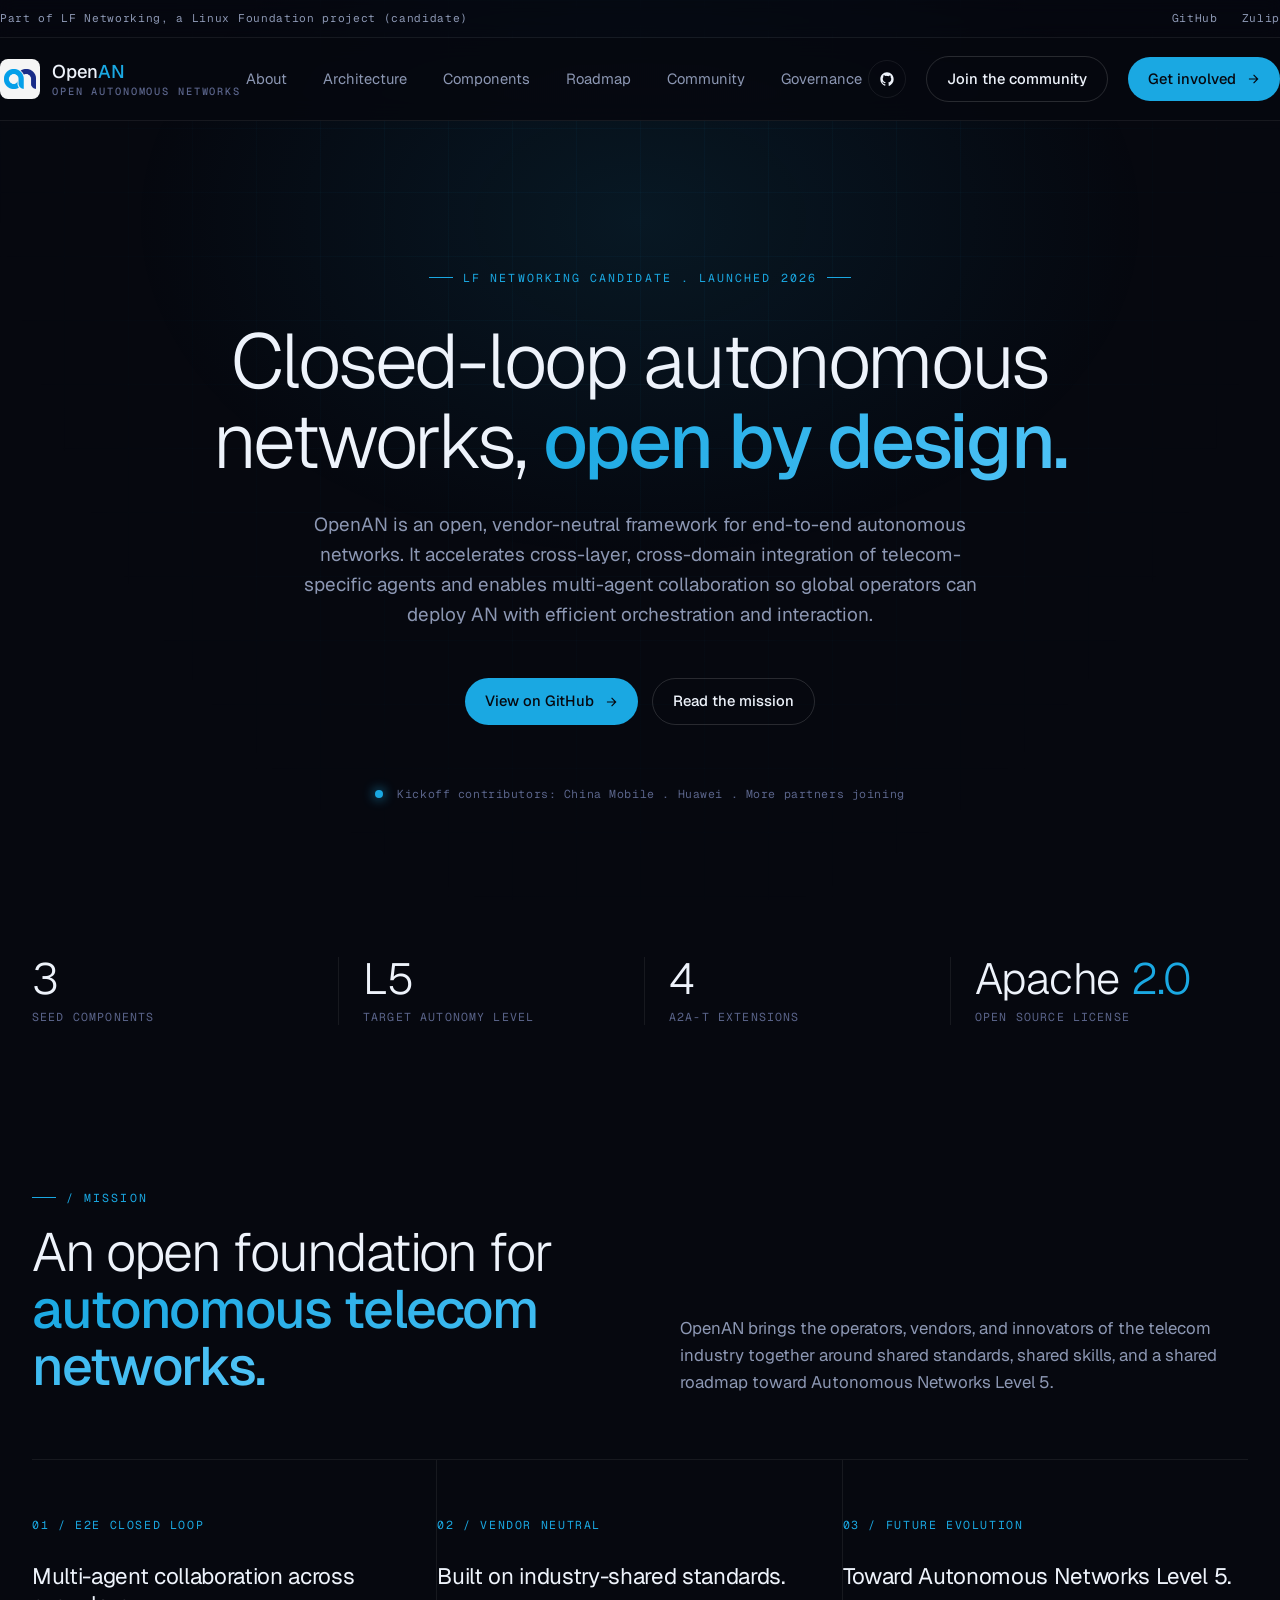
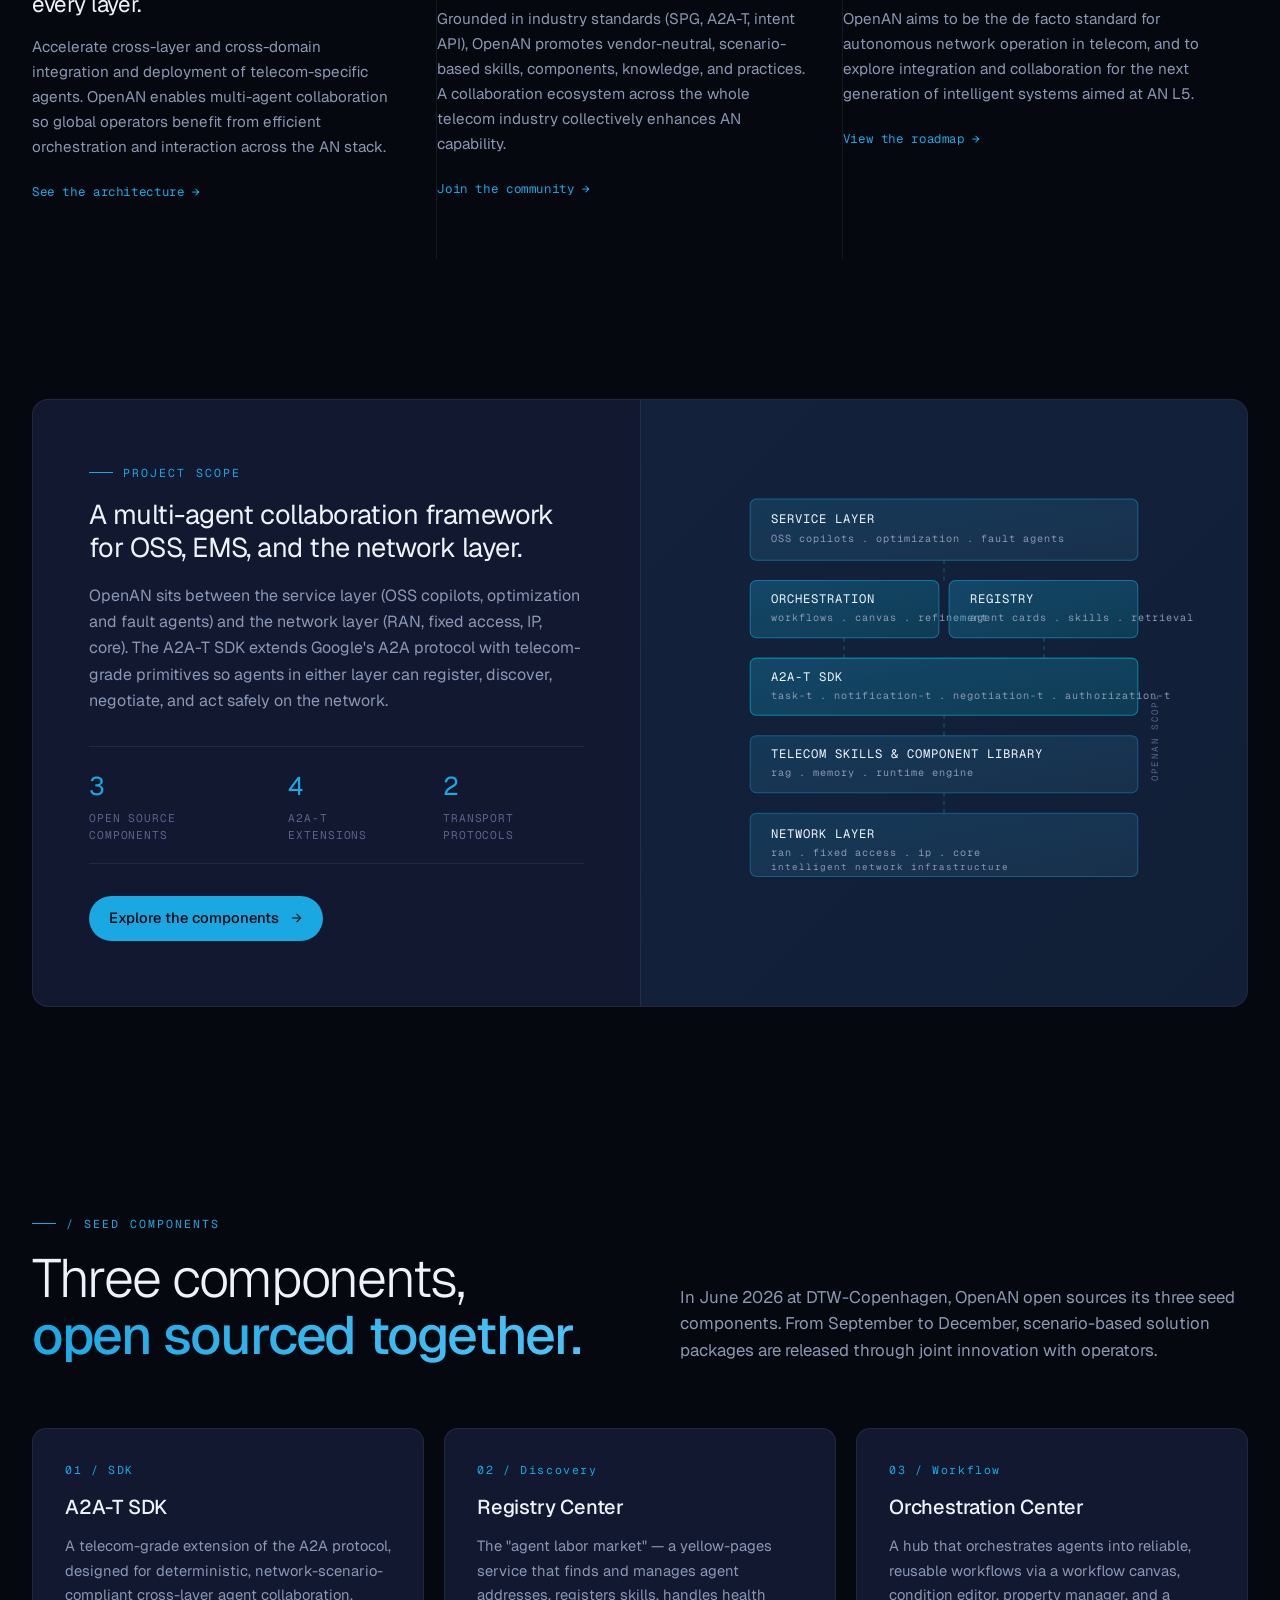
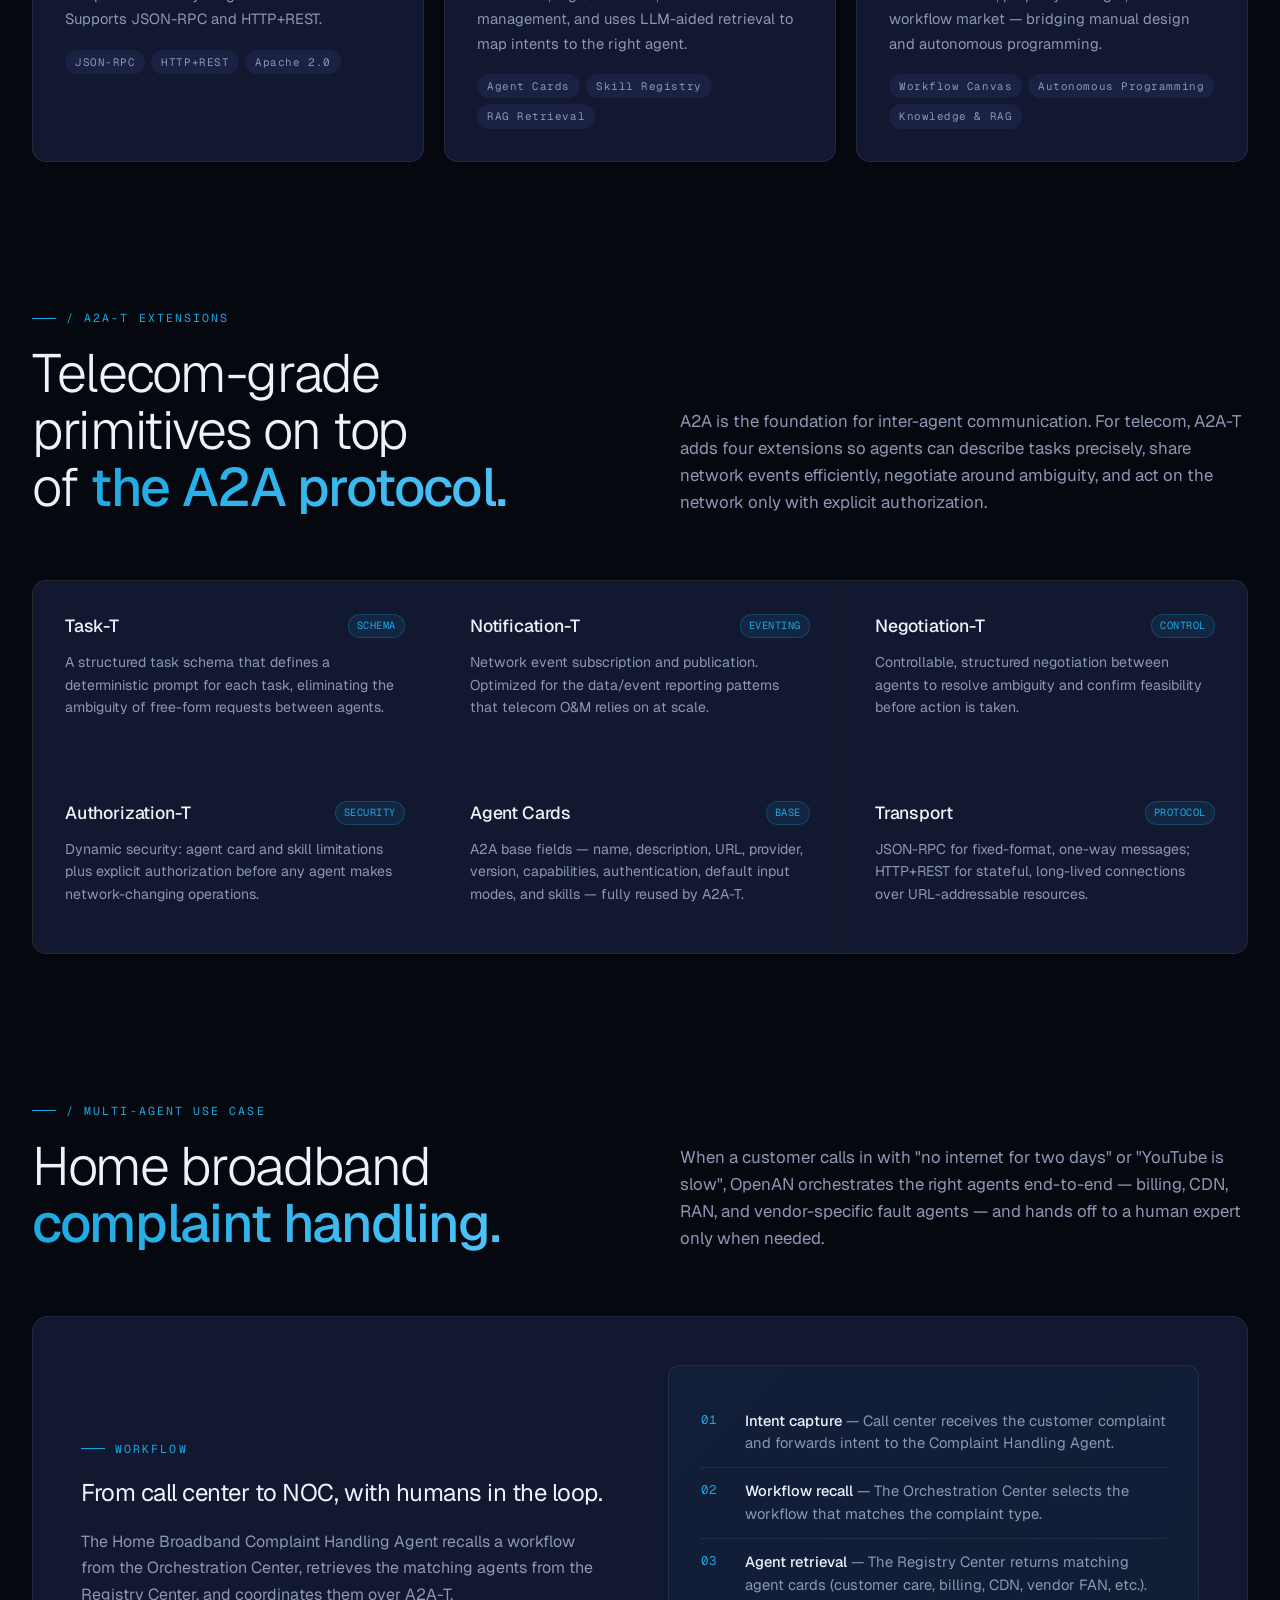
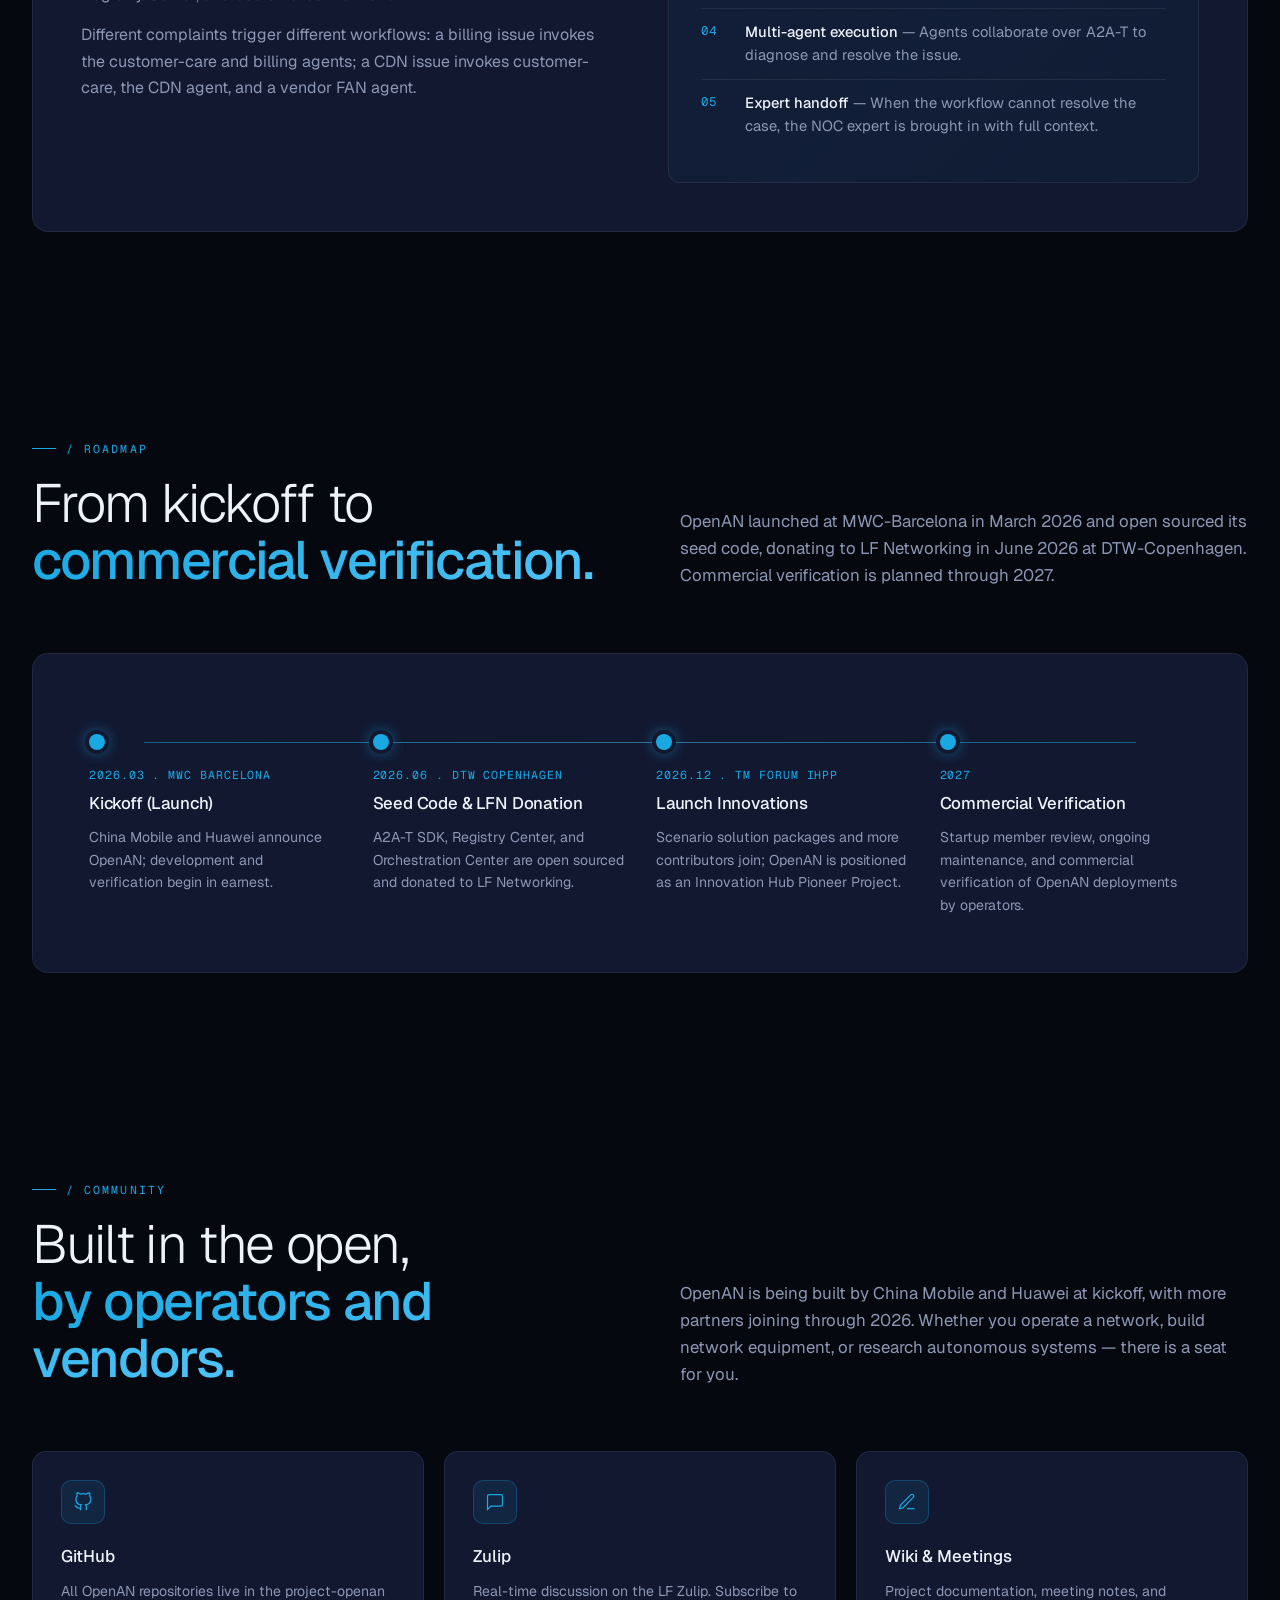
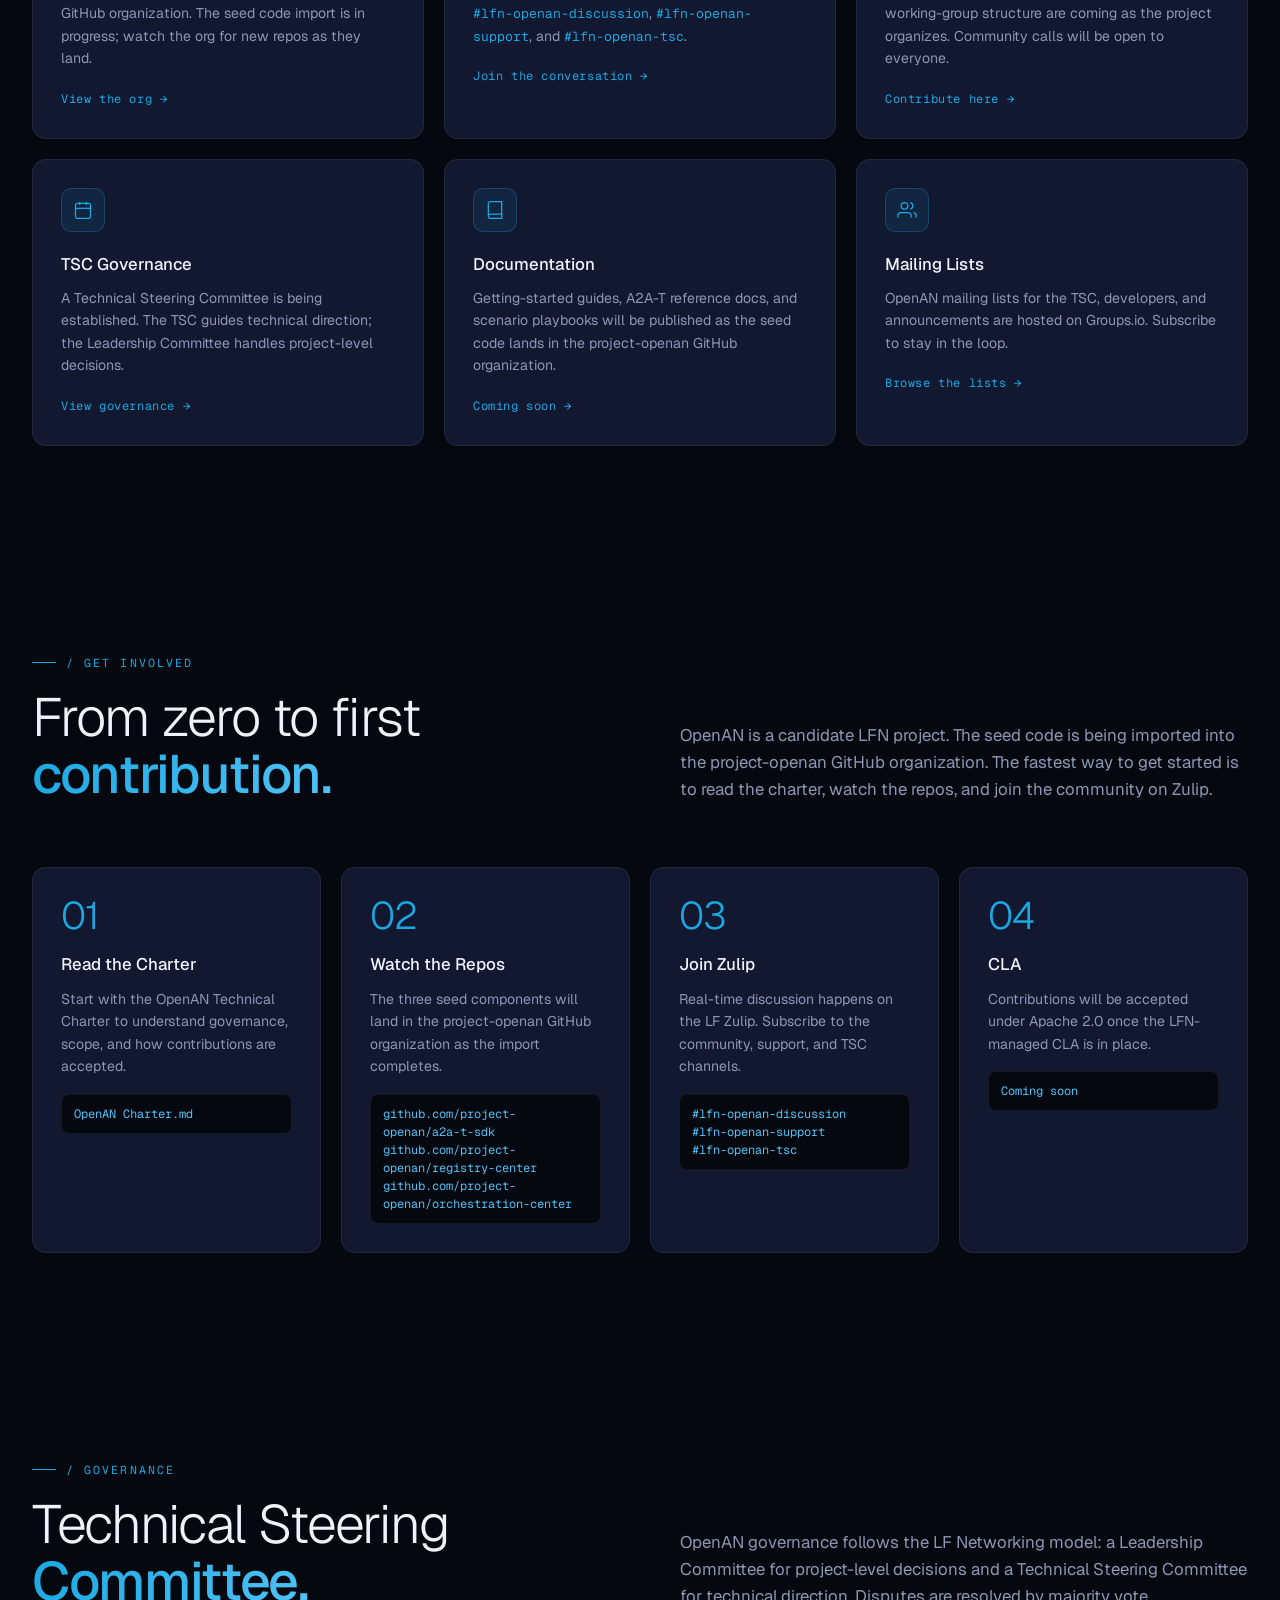
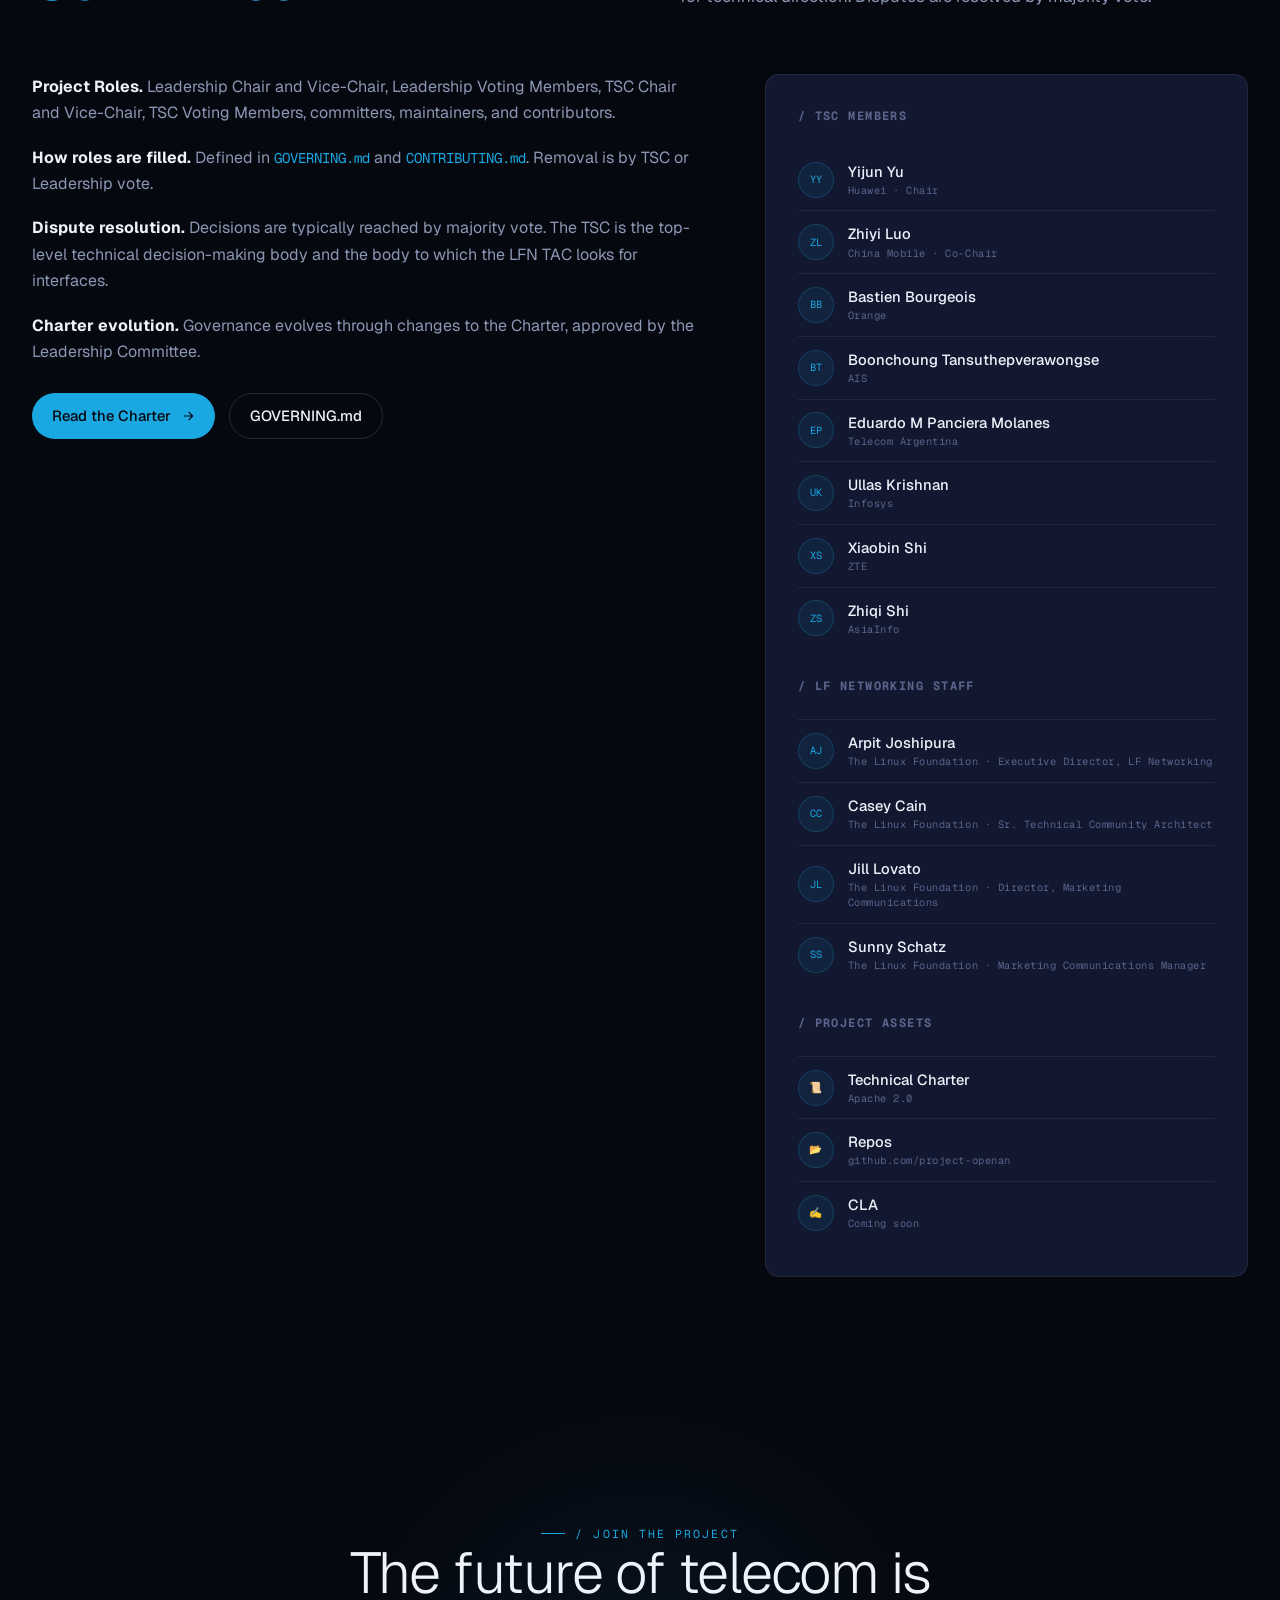
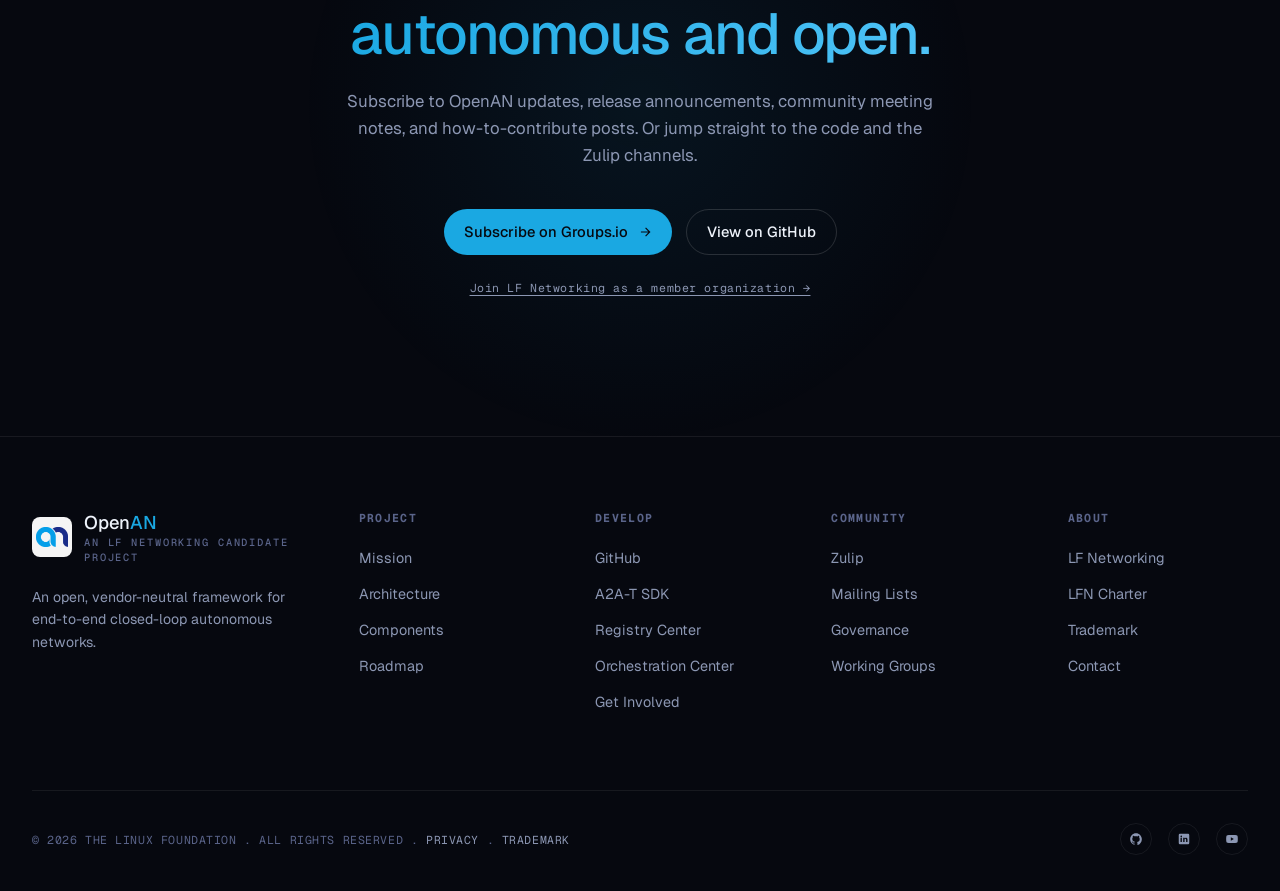
==== index.html @ e0427c17 "Rename Sub-Pub-T to Notification-T in architecture diagram and extensions section. Co-authored-by: X" ====
<!DOCTYPE html>
<html lang="en">
<head>
<meta charset="UTF-8" />
<meta name="viewport" content="width=device-width, initial-scale=1.0" />
<title>OpenAN - Open Autonomous Networks for Telecom</title>
<meta name="description" content="OpenAN is an LF Networking candidate project building an open, vendor-neutral framework for end-to-end closed-loop autonomous networks: A2A-T SDK, Registry Center, and Orchestration Center.">
<link rel="preconnect" href="https://fonts.googleapis.com">
<link rel="preconnect" href="https://fonts.gstatic.com" crossorigin>
<link href="https://fonts.googleapis.com/css2?family=Geist:wght@300;400;500;600;700&family=Geist+Mono:wght@400;500&display=swap" rel="stylesheet">
<link rel="icon" type="image/png" href="./src/images/openan-logo.png">
<style>
  :root {
    --void: #06080f;
    --bg: #0c1020;
    --surface: #121830;
    --surface-2: #1a2142;
    --border: rgba(255,255,255,0.07);
    --border-strong: rgba(255,255,255,0.14);
    --text: #eef3fb;
    --text-muted: #8c97b3;
    --text-dim: #5a648a;
    --signal: #1aa8e2;        /* OpenAN light blue */
    --signal-2: #4fc3f7;      /* sky blue */
    --signal-bright: #29b6f6;
    --deep: #1a2b8c;          /* OpenAN dark navy */
    --accent: #00bcd4;        /* cyan accent */
    --grid-line: rgba(26,168,226,0.04);

    --display: 'Geist', system-ui, -apple-system, 'Segoe UI', sans-serif;
    --sans: 'Geist', system-ui, -apple-system, 'Segoe UI', sans-serif;
    --mono: 'Geist Mono', ui-monospace, 'SF Mono', Menlo, monospace;
  }

  * { box-sizing: border-box; margin: 0; padding: 0; }
  html { scroll-behavior: smooth; }
  body {
    background: var(--void);
    color: var(--text);
    font-family: var(--sans);
    font-size: 16px;
    line-height: 1.5;
    -webkit-font-smoothing: antialiased;
    overflow-x: hidden;
  }

  /* Layered background: subtle grid + cool radial glow */
  body::before {
    content: "";
    position: fixed; inset: 0;
    background-image:
      linear-gradient(var(--grid-line) 1px, transparent 1px),
      linear-gradient(90deg, var(--grid-line) 1px, transparent 1px);
    background-size: 64px 64px;
    pointer-events: none;
    z-index: 0;
    mask-image: radial-gradient(ellipse at top, black 30%, transparent 75%);
  }
  body::after {
    content: "";
    position: fixed; top: -20%; left: 50%;
    width: 1200px; height: 800px;
    transform: translateX(-50%);
    background: radial-gradient(ellipse at center, rgba(26,168,226,0.10), transparent 60%);
    pointer-events: none;
    z-index: 0;
  }

  a { color: inherit; text-decoration: none; }
  button { font: inherit; cursor: pointer; border: none; background: none; color: inherit; }
  img, svg { display: block; max-width: 100%; }

  .container {
    max-width: 1320px;
    margin: 0 auto;
    padding: 0 32px;
    position: relative;
    z-index: 1;
  }

  section { padding: 100px 0; position: relative; z-index: 1; }

  .mono { font-family: var(--mono); font-size: 0.75rem; letter-spacing: 0.04em; }
  .kicker {
    font-family: var(--mono);
    font-size: 0.72rem;
    letter-spacing: 0.18em;
    text-transform: uppercase;
    color: var(--signal);
    display: inline-flex;
    align-items: center;
    gap: 10px;
  }
  .kicker::before {
    content: "";
    width: 24px; height: 1px;
    background: var(--signal);
  }

  .section-head {
    display: grid;
    grid-template-columns: 1fr 1fr;
    gap: 80px;
    align-items: end;
    margin-bottom: 64px;
  }
  .section-head h2 {
    font-family: var(--display);
    font-weight: 300;
    font-size: clamp(2rem, 4.2vw, 3.4rem);
    line-height: 1.06;
    letter-spacing: -0.025em;
    margin-top: 18px;
  }
  .section-head h2 em {
    font-style: normal;
    font-weight: 500;
    background: linear-gradient(120deg, var(--signal), var(--signal-2));
    -webkit-background-clip: text;
    background-clip: text;
    -webkit-text-fill-color: transparent;
  }
  .section-head p {
    color: var(--text-muted);
    font-size: 1.05rem;
    line-height: 1.6;
  }
  .section-tag { color: var(--signal); }

  /* ---------- TOP UTILITY BAR ---------- */
  .topbar {
    border-bottom: 1px solid var(--border);
    background: rgba(6,8,15,0.6);
    backdrop-filter: blur(8px);
    position: relative;
    z-index: 50;
  }
  .topbar-inner {
    display: flex;
    justify-content: space-between;
    align-items: center;
    padding: 10px 0;
    font-family: var(--mono);
    font-size: 0.7rem;
    letter-spacing: 0.06em;
    color: var(--text-dim);
  }
  .topbar a { color: var(--text-muted); }
  .topbar a:hover { color: var(--signal); }
  .topbar-right { display: flex; gap: 24px; }

  /* ---------- HEADER ---------- */
  .header {
    position: sticky;
    top: 0;
    z-index: 100;
    background: rgba(6,8,15,0.85);
    backdrop-filter: blur(12px);
    border-bottom: 1px solid var(--border);
  }
  .header-inner {
    display: flex;
    align-items: center;
    justify-content: space-between;
    padding: 18px 0;
  }
  .logo {
    display: flex;
    align-items: center;
    gap: 12px;
  }
  .logo-mark {
    width: 40px; height: 40px;
    border-radius: 8px;
    display: grid;
    place-items: center;
    position: relative;
    overflow: hidden;
    flex-shrink: 0;
    background: rgba(255,255,255,0.96);
    padding: 4px;
  }
  .logo-mark img {
    width: 100%; height: 100%;
    object-fit: contain;
  }
  .logo-text {
    font-family: var(--display);
    font-weight: 500;
    font-size: 1.15rem;
    letter-spacing: -0.01em;
  }
  .logo-text span {
    font-family: var(--mono);
    font-size: 0.65rem;
    letter-spacing: 0.18em;
    color: var(--text-dim);
    display: block;
    margin-top: -2px;
    text-transform: uppercase;
  }

  .nav {
    display: flex;
    gap: 36px;
    font-size: 0.92rem;
    font-weight: 400;
  }
  .nav a {
    color: var(--text-muted);
    transition: color 0.2s;
    position: relative;
    padding: 6px 0;
  }
  .nav a:hover { color: var(--text); }
  .nav a::after {
    content: "";
    position: absolute;
    left: 0; right: 100%; bottom: 0;
    height: 1px;
    background: var(--signal);
    transition: right 0.3s ease;
  }
  .nav a:hover::after { right: 0; }

  .header-actions { display: flex; align-items: center; gap: 20px; }
  .icon-btn {
    width: 38px; height: 38px;
    border: 1px solid var(--border);
    border-radius: 50%;
    display: grid;
    place-items: center;
    transition: all 0.2s;
  }
  .icon-btn:hover { border-color: var(--signal); color: var(--signal); }

  .btn {
    display: inline-flex;
    align-items: center;
    gap: 10px;
    padding: 11px 20px;
    border-radius: 999px;
    font-weight: 500;
    font-size: 0.92rem;
    transition: all 0.25s;
  }
  .btn-primary {
    background: var(--signal);
    color: var(--void);
  }
  .btn-primary:hover {
    background: var(--text);
    box-shadow: 0 0 0 4px rgba(26,168,226,0.18);
  }
  .btn-ghost {
    border: 1px solid var(--border-strong);
    color: var(--text);
  }
  .btn-ghost:hover { border-color: var(--signal); color: var(--signal); }

  .hamburger {
    display: none;
    width: 38px; height: 38px;
    border: 1px solid var(--border);
    border-radius: 50%;
    place-items: center;
    cursor: pointer;
    background: none;
    color: var(--text);
  }
  .hamburger:hover { border-color: var(--signal); color: var(--signal); }

  /* ---------- HERO ---------- */
  .hero {
    padding: 140px 0 120px;
    position: relative;
    text-align: center;
  }
  .hero-grid { max-width: 960px; margin: 0 auto; }
  .hero-eyebrow { margin-bottom: 36px; }
  .hero-eyebrow .kicker { justify-content: center; }
  .hero-eyebrow .kicker::before,
  .hero-eyebrow .kicker::after {
    content: "";
    width: 24px; height: 1px;
    background: var(--signal);
  }
  .hero h1 {
    font-family: var(--display);
    font-weight: 300;
    font-size: clamp(2.6rem, 6vw, 5rem);
    line-height: 1.04;
    letter-spacing: -0.03em;
    margin-bottom: 28px;
  }
  .hero h1 em {
    font-style: normal;
    font-weight: 500;
    background: linear-gradient(120deg, var(--signal), var(--signal-2));
    -webkit-background-clip: text;
    background-clip: text;
    -webkit-text-fill-color: transparent;
  }
  .hero-sub {
    font-size: 1.18rem;
    color: var(--text-muted);
    max-width: 680px;
    margin: 0 auto 48px;
    line-height: 1.6;
  }
  .hero-ctas {
    display: flex;
    gap: 14px;
    margin-bottom: 56px;
    flex-wrap: wrap;
    justify-content: center;
  }
  .hero-trust {
    display: inline-flex;
    align-items: center;
    gap: 14px;
    font-family: var(--mono);
    font-size: 0.72rem;
    color: var(--text-dim);
    letter-spacing: 0.05em;
  }
  .hero-trust .dot {
    width: 8px; height: 8px;
    border-radius: 50%;
    background: var(--signal);
    box-shadow: 0 0 12px var(--signal);
  }

  /* ---------- STATS ---------- */
  .stats-grid {
    display: grid;
    grid-template-columns: repeat(4, 1fr);
    gap: 8px;
  }
  .stat {
    padding: 0 24px;
    border-left: 1px solid var(--border);
  }
  .stat:first-child { border-left: none; padding-left: 0; }
  .stat-num {
    font-family: var(--display);
    font-weight: 300;
    font-size: clamp(2.2rem, 3.4vw, 3rem);
    line-height: 1;
    margin-bottom: 8px;
    color: var(--text);
    letter-spacing: -0.02em;
  }
  .stat-num span { color: var(--signal); margin-left: 2px; }
  .stat-label {
    font-family: var(--mono);
    font-size: 0.72rem;
    color: var(--text-dim);
    text-transform: uppercase;
    letter-spacing: 0.1em;
  }

  /* ---------- CAPABILITIES ---------- */
  .cap-grid {
    display: grid;
    grid-template-columns: repeat(3, 1fr);
    border-top: 1px solid var(--border);
  }
  .pillar {
    padding: 56px 36px 56px 0;
    border-right: 1px solid var(--border);
  }
  .pillar:last-child { border-right: none; padding-right: 0; }
  .pillar-num {
    font-family: var(--mono);
    font-size: 0.72rem;
    color: var(--signal);
    letter-spacing: 0.14em;
    text-transform: uppercase;
    display: block;
    margin-bottom: 28px;
  }
  .pillar h3 {
    font-family: var(--display);
    font-weight: 400;
    font-size: 1.4rem;
    line-height: 1.25;
    letter-spacing: -0.015em;
    margin-bottom: 16px;
  }
  .pillar p {
    color: var(--text-muted);
    font-size: 0.95rem;
    line-height: 1.65;
    margin-bottom: 20px;
  }
  .pillar-link {
    color: var(--signal);
    font-family: var(--mono);
    font-size: 0.78rem;
    letter-spacing: 0.05em;
    transition: opacity 0.2s;
  }
  .pillar-link:hover { opacity: 0.8; }

  /* ---------- ARCHITECTURE CARD ---------- */
  .architecture-card {
    display: grid;
    grid-template-columns: 1fr 1fr;
    background: var(--surface);
    border: 1px solid var(--border);
    border-radius: 16px;
    overflow: hidden;
  }
  .arch-content { padding: 56px; }
  .arch-content h3 {
    font-family: var(--display);
    font-weight: 400;
    font-size: 1.7rem;
    line-height: 1.2;
    letter-spacing: -0.02em;
    margin: 18px 0 18px;
  }
  .arch-content p {
    color: var(--text-muted);
    line-height: 1.65;
    margin-bottom: 32px;
  }
  .arch-meta {
    display: flex;
    gap: 36px;
    margin-bottom: 32px;
    padding: 20px 0;
    border-top: 1px solid var(--border);
    border-bottom: 1px solid var(--border);
  }
  .arch-meta div { display: flex; flex-direction: column; gap: 4px; }
  .arch-meta strong {
    font-family: var(--display);
    font-weight: 400;
    font-size: 1.6rem;
    color: var(--signal);
  }
  .arch-meta span {
    font-family: var(--mono);
    font-size: 0.7rem;
    color: var(--text-dim);
    text-transform: uppercase;
    letter-spacing: 0.08em;
  }
  .arch-visual {
    background: linear-gradient(135deg, rgba(26,168,226,0.06), rgba(0,188,212,0.04));
    border-left: 1px solid var(--border);
    display: grid;
    place-items: center;
    padding: 48px;
    min-height: 480px;
  }

  /* ---------- COMPONENT CARDS ---------- */
  .components-grid {
    display: grid;
    grid-template-columns: repeat(3, 1fr);
    gap: 20px;
  }
  .component-card {
    background: var(--surface);
    border: 1px solid var(--border);
    border-radius: 14px;
    padding: 32px;
    transition: all 0.25s;
  }
  .component-card:hover {
    border-color: var(--signal);
    transform: translateY(-2px);
    box-shadow: 0 12px 32px -16px rgba(26,168,226,0.4);
  }
  .component-num {
    font-family: var(--mono);
    font-size: 0.72rem;
    color: var(--signal);
    letter-spacing: 0.14em;
    margin-bottom: 14px;
    display: block;
  }
  .component-card h4 {
    font-family: var(--display);
    font-weight: 500;
    font-size: 1.25rem;
    margin-bottom: 12px;
    letter-spacing: -0.01em;
  }
  .component-card .desc {
    color: var(--text-muted);
    font-size: 0.92rem;
    line-height: 1.65;
    margin-bottom: 18px;
  }
  .component-card .tags {
    display: flex;
    flex-wrap: wrap;
    gap: 6px;
  }
  .component-card .tags span {
    font-family: var(--mono);
    font-size: 0.68rem;
    color: var(--text-muted);
    background: var(--surface-2);
    padding: 4px 10px;
    border-radius: 999px;
    letter-spacing: 0.05em;
  }

  /* ---------- EXTENSIONS / PROJECT CARDS ---------- */
  .projects-grid {
    display: grid;
    grid-template-columns: repeat(3, 1fr);
    gap: 1px;
    background: var(--border);
    border: 1px solid var(--border);
    border-radius: 14px;
    overflow: hidden;
  }
  .project-card {
    background: var(--surface);
    padding: 32px;
    transition: background 0.25s;
  }
  .project-card:hover { background: var(--surface-2); }
  .project-card h4 {
    font-family: var(--display);
    font-weight: 500;
    font-size: 1.1rem;
    margin-bottom: 12px;
    letter-spacing: -0.01em;
    display: flex;
    justify-content: space-between;
    align-items: center;
    gap: 12px;
  }
  .project-card h4 .tag {
    font-family: var(--mono);
    font-size: 0.65rem;
    color: var(--signal);
    background: rgba(26,168,226,0.1);
    border: 1px solid rgba(26,168,226,0.25);
    padding: 3px 8px;
    border-radius: 999px;
    letter-spacing: 0.05em;
    text-transform: uppercase;
    font-weight: 400;
  }
  .project-card .desc {
    color: var(--text-muted);
    font-size: 0.88rem;
    line-height: 1.6;
    margin-bottom: 16px;
  }
  .proj-link {
    color: var(--signal);
    font-family: var(--mono);
    font-size: 0.75rem;
    letter-spacing: 0.05em;
  }

  /* ---------- USE CASE ---------- */
  .usecase-card {
    background: var(--surface);
    border: 1px solid var(--border);
    border-radius: 16px;
    padding: 48px;
    display: grid;
    grid-template-columns: 1fr 1fr;
    gap: 56px;
    align-items: center;
  }
  .usecase-card h3 {
    font-family: var(--display);
    font-weight: 400;
    font-size: 1.5rem;
    margin: 18px 0;
    letter-spacing: -0.02em;
  }
  .usecase-card p {
    color: var(--text-muted);
    line-height: 1.65;
    margin-bottom: 14px;
  }
  .usecase-flow {
    background: linear-gradient(135deg, rgba(26,168,226,0.05), rgba(0,188,212,0.03));
    border: 1px solid var(--border);
    border-radius: 12px;
    padding: 32px;
  }
  .usecase-flow ol {
    list-style: none;
    counter-reset: flow;
  }
  .usecase-flow li {
    counter-increment: flow;
    padding: 12px 0 12px 44px;
    border-top: 1px solid var(--border);
    position: relative;
    color: var(--text-muted);
    font-size: 0.92rem;
    line-height: 1.55;
  }
  .usecase-flow li:first-child { border-top: none; }
  .usecase-flow li::before {
    content: counter(flow, decimal-leading-zero);
    position: absolute;
    left: 0; top: 12px;
    font-family: var(--mono);
    font-size: 0.78rem;
    color: var(--signal);
    letter-spacing: 0.05em;
  }
  .usecase-flow li strong { color: var(--text); font-weight: 500; }

  /* ---------- ROADMAP ---------- */
  .roadmap-card {
    background: var(--surface);
    border: 1px solid var(--border);
    border-radius: 16px;
    padding: 56px;
  }
  .roadmap-grid {
    display: grid;
    grid-template-columns: repeat(4, 1fr);
    gap: 32px;
    position: relative;
  }
  .roadmap-grid::before {
    content: "";
    position: absolute;
    top: 32px; left: 5%; right: 5%;
    height: 1px;
    background: linear-gradient(90deg, var(--signal), var(--signal-2), var(--signal));
    opacity: 0.5;
  }
  .milestone { position: relative; padding-top: 56px; text-align: left; }
  .milestone::before {
    content: "";
    position: absolute;
    top: 24px; left: 0;
    width: 16px; height: 16px;
    border-radius: 50%;
    background: var(--signal);
    box-shadow: 0 0 0 4px var(--surface), 0 0 16px var(--signal);
  }
  .milestone .when {
    font-family: var(--mono);
    font-size: 0.72rem;
    color: var(--signal);
    letter-spacing: 0.08em;
    text-transform: uppercase;
    margin-bottom: 8px;
    display: block;
  }
  .milestone h4 {
    font-family: var(--display);
    font-weight: 500;
    font-size: 1.05rem;
    margin-bottom: 10px;
    letter-spacing: -0.01em;
  }
  .milestone p {
    color: var(--text-muted);
    font-size: 0.88rem;
    line-height: 1.6;
  }

  /* ---------- GET STARTED ---------- */
  .steps-grid {
    display: grid;
    grid-template-columns: repeat(4, 1fr);
    gap: 20px;
  }
  .step-card {
    background: var(--surface);
    border: 1px solid var(--border);
    border-radius: 14px;
    padding: 28px;
  }
  .step-num {
    font-family: var(--display);
    font-weight: 300;
    font-size: 2.4rem;
    color: var(--signal);
    margin-bottom: 18px;
    line-height: 1;
    letter-spacing: -0.02em;
  }
  .step-card h4 {
    font-family: var(--display);
    font-weight: 500;
    font-size: 1.05rem;
    margin-bottom: 10px;
  }
  .step-card p {
    color: var(--text-muted);
    font-size: 0.88rem;
    line-height: 1.6;
    margin-bottom: 16px;
  }
  .step-card code {
    display: block;
    font-family: var(--mono);
    font-size: 0.75rem;
    color: var(--signal-2);
    background: var(--void);
    border: 1px solid var(--border);
    border-radius: 8px;
    padding: 10px 12px;
    overflow-wrap: anywhere;
    line-height: 1.5;
  }

  /* ---------- COMMUNITY ---------- */
  .community-grid {
    display: grid;
    grid-template-columns: repeat(3, 1fr);
    gap: 20px;
  }
  .comm-card {
    background: var(--surface);
    border: 1px solid var(--border);
    border-radius: 14px;
    padding: 28px;
    transition: all 0.25s;
    display: block;
  }
  .comm-card:hover {
    border-color: var(--signal);
    transform: translateY(-2px);
  }
  .comm-icon {
    width: 44px; height: 44px;
    border-radius: 10px;
    background: rgba(26,168,226,0.1);
    border: 1px solid rgba(26,168,226,0.25);
    color: var(--signal);
    display: grid;
    place-items: center;
    margin-bottom: 20px;
  }
  .comm-card h4 {
    font-family: var(--display);
    font-weight: 500;
    font-size: 1.05rem;
    margin-bottom: 10px;
  }
  .comm-card p {
    color: var(--text-muted);
    font-size: 0.88rem;
    line-height: 1.6;
    margin-bottom: 16px;
  }
  .comm-link {
    color: var(--signal);
    font-family: var(--mono);
    font-size: 0.75rem;
    letter-spacing: 0.05em;
  }

  /* ---------- GOVERNANCE ---------- */
  .tsc-grid {
    display: grid;
    grid-template-columns: 1.4fr 1fr;
    gap: 56px;
  }
  .tsc-info p {
    color: var(--text-muted);
    line-height: 1.65;
    margin-bottom: 18px;
  }
  .tsc-links {
    display: flex;
    gap: 14px;
    margin-top: 28px;
    flex-wrap: wrap;
  }
  .tsc-members-card {
    background: var(--surface);
    border: 1px solid var(--border);
    border-radius: 14px;
    padding: 32px;
  }
  .tsc-members-card h4 {
    font-family: var(--mono);
    font-size: 0.75rem;
    color: var(--text-dim);
    text-transform: uppercase;
    letter-spacing: 0.12em;
    margin-bottom: 24px;
  }
  .tsc-member {
    display: flex;
    align-items: center;
    gap: 14px;
    padding: 12px 0;
    border-top: 1px solid var(--border);
  }
  .tsc-member:first-of-type { border-top: none; }
  .tsc-member-avatar {
    width: 36px; height: 36px;
    border-radius: 50%;
    background: rgba(26,168,226,0.08);
    border: 1px solid rgba(26,168,226,0.2);
    display: grid;
    place-items: center;
    font-family: var(--mono);
    font-size: 0.65rem;
    color: var(--signal);
    flex-shrink: 0;
    overflow: hidden;
  }
  .tsc-member-name { font-weight: 500; font-size: 0.92rem; }
  .tsc-member-org {
    font-family: var(--mono);
    font-size: 0.65rem;
    color: var(--text-dim);
    letter-spacing: 0.05em;
  }
  .tsc-note {
    font-family: var(--mono);
    font-size: 0.72rem;
    color: var(--text-dim);
    margin-top: 20px;
    padding-top: 16px;
    border-top: 1px solid var(--border);
    line-height: 1.5;
  }

  /* ---------- JOIN CTA ---------- */
  .join-cta {
    padding: 140px 0;
    text-align: center;
    position: relative;
  }
  .join-cta::before {
    content: "";
    position: absolute;
    top: 50%; left: 50%;
    transform: translate(-50%, -50%);
    width: 800px; height: 800px;
    background: radial-gradient(circle, rgba(26,168,226,0.08), transparent 60%);
    pointer-events: none;
  }
  .join-cta .container { max-width: 880px; }
  .join-cta h2 {
    font-family: var(--display);
    font-weight: 300;
    font-size: clamp(2.2rem, 5vw, 3.6rem);
    line-height: 1.06;
    letter-spacing: -0.025em;
    margin-bottom: 24px;
  }
  .join-cta h2 em {
    font-style: normal;
    font-weight: 500;
    background: linear-gradient(120deg, var(--signal), var(--signal-2));
    -webkit-background-clip: text;
    background-clip: text;
    -webkit-text-fill-color: transparent;
  }
  .join-cta p {
    color: var(--text-muted);
    font-size: 1.05rem;
    margin-bottom: 40px;
    max-width: 600px;
    margin-left: auto;
    margin-right: auto;
    line-height: 1.6;
  }
  .newsletter-form {
    display: flex;
    gap: 8px;
    background: var(--surface);
    border: 1px solid var(--border-strong);
    border-radius: 999px;
    padding: 6px;
    max-width: 480px;
    margin: 0 auto 24px;
    transition: border-color 0.3s;
  }
  .newsletter-form:focus-within {
    border-color: var(--signal);
    box-shadow: 0 0 0 4px rgba(26,168,226,0.12);
  }
  .newsletter-form input {
    flex: 1;
    background: transparent;
    border: none;
    color: var(--text);
    padding: 12px 20px;
    font-family: var(--sans);
    font-size: 0.95rem;
    outline: none;
  }
  .newsletter-form input::placeholder { color: var(--text-dim); }
  .newsletter-form button {
    padding: 12px 24px;
    background: var(--signal);
    color: var(--void);
    border-radius: 999px;
    font-weight: 500;
    font-size: 0.9rem;
    transition: background 0.2s;
  }
  .newsletter-form button:hover { background: var(--text); }
  .join-cta .small {
    font-family: var(--mono);
    font-size: 0.72rem;
    color: var(--text-dim);
    letter-spacing: 0.05em;
  }

  /* ---------- FOOTER ---------- */
  .footer {
    border-top: 1px solid var(--border);
    padding: 72px 0 36px;
    background: var(--void);
  }
  .footer-grid {
    display: grid;
    grid-template-columns: 1.5fr 1fr 1fr 1fr 1fr;
    gap: 56px;
    margin-bottom: 64px;
  }
  .footer-brand p {
    color: var(--text-muted);
    font-size: 0.88rem;
    line-height: 1.6;
    margin-top: 20px;
    max-width: 320px;
  }
  .footer-col h5 {
    font-family: var(--mono);
    font-size: 0.72rem;
    color: var(--text-dim);
    text-transform: uppercase;
    letter-spacing: 0.12em;
    margin-bottom: 20px;
  }
  .footer-col ul { list-style: none; }
  .footer-col li { margin-bottom: 12px; }
  .footer-col a {
    color: var(--text-muted);
    font-size: 0.9rem;
    transition: color 0.2s;
  }
  .footer-col a:hover { color: var(--signal); }
  .footer-bottom {
    border-top: 1px solid var(--border);
    padding-top: 32px;
    display: flex;
    justify-content: space-between;
    align-items: center;
    font-family: var(--mono);
    font-size: 0.72rem;
    color: var(--text-dim);
    letter-spacing: 0.05em;
  }
  .footer-social { display: flex; gap: 16px; }
  .footer-social a {
    width: 32px; height: 32px;
    border: 1px solid var(--border);
    border-radius: 50%;
    display: grid;
    place-items: center;
    color: var(--text-muted);
    transition: all 0.2s;
  }
  .footer-social a:hover {
    border-color: var(--signal);
    color: var(--signal);
  }

  /* ---------- RESPONSIVE ---------- */
  @media (max-width: 1024px) {
    .nav { display: none; }
    .hamburger { display: grid; }
    .hero { padding: 100px 0 100px; }
    .stats-grid { grid-template-columns: repeat(2, 1fr); gap: 32px; }
    .cap-grid { grid-template-columns: 1fr; }
    .pillar { border-right: none; border-bottom: 1px solid var(--border); padding: 36px 0 !important; }
    .pillar:last-child { border-bottom: none; }
    .pillar-num { margin-bottom: 24px; }
    .architecture-card { grid-template-columns: 1fr; }
    .arch-content { padding: 40px; }
    .arch-visual { border-left: none; border-top: 1px solid var(--border); min-height: 360px; padding: 32px; }
    .components-grid { grid-template-columns: 1fr; }
    .projects-grid { grid-template-columns: repeat(2, 1fr); }
    .usecase-card { grid-template-columns: 1fr; gap: 32px; padding: 36px; }
    .roadmap-card { padding: 36px; }
    .roadmap-grid { grid-template-columns: 1fr 1fr; gap: 32px 24px; }
    .roadmap-grid::before { display: none; }
    .steps-grid { grid-template-columns: repeat(2, 1fr); }
    .community-grid { grid-template-columns: repeat(2, 1fr); }
    .tsc-grid { grid-template-columns: 1fr; }
    .footer-grid { grid-template-columns: repeat(2, 1fr); gap: 40px; }
    .section-head { grid-template-columns: 1fr; gap: 24px; align-items: start; margin-bottom: 48px; }
  }
  @media (max-width: 640px) {
    .container { padding: 0 20px; }
    section { padding: 72px 0; }
    .stats-grid { grid-template-columns: 1fr 1fr; }
    .stat { border-left: none; padding-left: 0; }
    .projects-grid { grid-template-columns: 1fr; }
    .community-grid { grid-template-columns: 1fr; }
    .steps-grid { grid-template-columns: 1fr; }
    .roadmap-grid { grid-template-columns: 1fr; }
    .footer-grid { grid-template-columns: 1fr; }
    .topbar-right { display: none; }
    .header-actions .btn-ghost { display: none; }
    .newsletter-form { flex-direction: column; border-radius: 16px; padding: 8px; }
    .newsletter-form button { border-radius: 12px; }
    .arch-meta { flex-direction: column; gap: 16px; }
  }

  @media (prefers-reduced-motion: reduce) {
    *, *::before, *::after { animation: none !important; transition-duration: 0.01ms !important; }
  }
</style>
</head>
<body>

<!-- TOP UTILITY BAR -->
<div class="topbar">
  <div class="container topbar-inner">
    <a href="https://lfnetworking.org">Part of LF Networking, a Linux Foundation project (candidate)</a>
    <div class="topbar-right">
      <a href="https://github.com/project-openan">GitHub</a>
      <a href="https://linuxfoundation.zulipchat.com">Zulip</a>
    </div>
  </div>
</div>

<!-- HEADER -->
<header class="header">
  <div class="container header-inner">
    <a class="logo" href="#">
      <div class="logo-mark">
        <img src="./src/images/openan-logo.png" alt="OpenAN logo">
      </div>
      <div class="logo-text">
        Open<b style="color: var(--signal); font-weight: 500;">AN</b>
        <span>Open Autonomous Networks</span>
      </div>
    </a>

    <nav class="nav">
      <a href="#about">About</a>
      <a href="#architecture">Architecture</a>
      <a href="#components">Components</a>
      <a href="#roadmap">Roadmap</a>
      <a href="#community">Community</a>
      <a href="#governance">Governance</a>
    </nav>

    <div class="header-actions">
      <a href="https://github.com/project-openan" class="icon-btn" aria-label="GitHub">
        <svg width="16" height="16" viewBox="0 0 24 24" fill="currentColor"><path d="M12 2C6.48 2 2 6.59 2 12.25c0 4.53 2.87 8.37 6.84 9.73.5.09.68-.22.68-.5 0-.24-.01-.88-.01-1.73-2.78.62-3.37-1.37-3.37-1.37-.45-1.18-1.11-1.49-1.11-1.49-.91-.64.07-.62.07-.62 1 .07 1.53 1.05 1.53 1.05.89 1.57 2.34 1.11 2.91.85.09-.66.35-1.11.63-1.37-2.22-.26-4.55-1.13-4.55-5.05 0-1.12.39-2.03 1.03-2.74-.1-.26-.45-1.3.1-2.7 0 0 .84-.27 2.75 1.05A9.5 9.5 0 0 1 12 7.36c.85.01 1.71.12 2.51.34 1.91-1.32 2.75-1.05 2.75-1.05.55 1.4.2 2.44.1 2.7.64.71 1.03 1.62 1.03 2.74 0 3.93-2.34 4.79-4.57 5.04.36.32.68.94.68 1.9 0 1.37-.01 2.48-.01 2.81 0 .27.18.59.69.49C19.14 20.61 22 16.78 22 12.25 22 6.59 17.52 2 12 2z"/></svg>
      </a>
      <a href="#community" class="btn btn-ghost">Join the community</a>
      <a href="#get-involved" class="btn btn-primary">
        Get involved
        <svg width="14" height="14" viewBox="0 0 24 24" fill="none" stroke="currentColor" stroke-width="2"><path d="M5 12h14M13 5l7 7-7 7"/></svg>
      </a>
      <button class="hamburger" aria-label="Menu">
        <svg width="18" height="18" viewBox="0 0 24 24" fill="none" stroke="currentColor" stroke-width="2"><path d="M4 6h16M4 12h16M4 18h16"/></svg>
      </button>
    </div>
  </div>
</header>

<!-- HERO -->
<section class="hero">
  <div class="container hero-grid">
    <div>
      <div class="hero-eyebrow">
        <span class="kicker">LF Networking Candidate . Launched 2026</span>
      </div>
      <h1>Closed-loop autonomous networks, <em>open by design.</em></h1>
      <p class="hero-sub">
        OpenAN is an open, vendor-neutral framework for end-to-end autonomous networks. It accelerates cross-layer, cross-domain integration of telecom-specific agents and enables multi-agent collaboration so global operators can deploy AN with efficient orchestration and interaction.
      </p>
      <div class="hero-ctas">
        <a href="https://github.com/project-openan" class="btn btn-primary">
          View on GitHub
          <svg width="14" height="14" viewBox="0 0 24 24" fill="none" stroke="currentColor" stroke-width="2"><path d="M5 12h14M13 5l7 7-7 7"/></svg>
        </a>
        <a href="#about" class="btn btn-ghost">Read the mission</a>
      </div>
      <div class="hero-trust">
        <span class="dot"></span>
        Kickoff contributors: China Mobile . Huawei . More partners joining
      </div>
    </div>
  </div>
</section>

<!-- STATS -->
<section class="stats" style="padding: 32px 0 56px;">
  <div class="container">
    <div class="stats-grid">
      <div class="stat">
        <div class="stat-num">3</div>
        <div class="stat-label">Seed Components</div>
      </div>
      <div class="stat">
        <div class="stat-num">L5</div>
        <div class="stat-label">Target Autonomy Level</div>
      </div>
      <div class="stat">
        <div class="stat-num">4</div>
        <div class="stat-label">A2A-T Extensions</div>
      </div>
      <div class="stat">
        <div class="stat-num">Apache<span> 2.0</span></div>
        <div class="stat-label">Open Source License</div>
      </div>
    </div>
  </div>
</section>

<!-- MISSION / CAPABILITIES -->
<section id="about">
  <div class="container">
    <div class="section-head">
      <div>
        <span class="kicker section-tag">/ Mission</span>
        <h2>An open foundation for <em>autonomous telecom networks.</em></h2>
      </div>
      <p>OpenAN brings the operators, vendors, and innovators of the telecom industry together around shared standards, shared skills, and a shared roadmap toward Autonomous Networks Level 5.</p>
    </div>

    <div class="cap-grid">
      <div class="pillar">
        <span class="pillar-num">01 / E2E Closed Loop</span>
        <h3>Multi-agent collaboration across every layer.</h3>
        <p>Accelerate cross-layer and cross-domain integration and deployment of telecom-specific agents. OpenAN enables multi-agent collaboration so global operators benefit from efficient orchestration and interaction across the AN stack.</p>
        <a href="#architecture" class="pillar-link">See the architecture &#8594;</a>
      </div>
      <div class="pillar">
        <span class="pillar-num">02 / Vendor Neutral</span>
        <h3>Built on industry-shared standards.</h3>
        <p>Grounded in industry standards (SPG, A2A-T, intent API), OpenAN promotes vendor-neutral, scenario-based skills, components, knowledge, and practices. A collaboration ecosystem across the whole telecom industry collectively enhances AN capability.</p>
        <a href="#community" class="pillar-link">Join the community &#8594;</a>
      </div>
      <div class="pillar">
        <span class="pillar-num">03 / Future Evolution</span>
        <h3>Toward Autonomous Networks Level 5.</h3>
        <p>OpenAN aims to be the de facto standard for autonomous network operation in telecom, and to explore integration and collaboration for the next generation of intelligent systems aimed at AN L5.</p>
        <a href="#roadmap" class="pillar-link">View the roadmap &#8594;</a>
      </div>
    </div>
  </div>
</section>

<!-- ARCHITECTURE -->
<section id="architecture" style="padding-top: 40px;">
  <div class="container">
    <div class="architecture-card">
      <div class="arch-content">
        <span class="kicker">Project Scope</span>
        <h3>A multi-agent collaboration framework for OSS, EMS, and the network layer.</h3>
        <p>OpenAN sits between the service layer (OSS copilots, optimization and fault agents) and the network layer (RAN, fixed access, IP, core). The A2A-T SDK extends Google's A2A protocol with telecom-grade primitives so agents in either layer can register, discover, negotiate, and act safely on the network.</p>

        <div class="arch-meta">
          <div>
            <strong>3</strong>
            <span>Open source components</span>
          </div>
          <div>
            <strong>4</strong>
            <span>A2A-T extensions</span>
          </div>
          <div>
            <strong>2</strong>
            <span>Transport protocols</span>
          </div>
        </div>

        <a href="#components" class="btn btn-primary">
          Explore the components
          <svg width="14" height="14" viewBox="0 0 24 24" fill="none" stroke="currentColor" stroke-width="2"><path d="M5 12h14M13 5l7 7-7 7"/></svg>
        </a>
      </div>

      <div class="arch-visual">
        <svg viewBox="0 0 500 500" style="width:100%;height:100%;">
          <defs>
            <linearGradient id="layerG" x1="0" y1="0" x2="1" y2="1">
              <stop offset="0%" stop-color="#1aa8e2" stop-opacity="0.18"/>
              <stop offset="100%" stop-color="#4fc3f7" stop-opacity="0.10"/>
            </linearGradient>
            <linearGradient id="coreG" x1="0" y1="0" x2="1" y2="1">
              <stop offset="0%" stop-color="#1aa8e2" stop-opacity="0.28"/>
              <stop offset="100%" stop-color="#00bcd4" stop-opacity="0.18"/>
            </linearGradient>
          </defs>

          <g font-family="Geist Mono, monospace" font-size="10" fill="#8c97b3" letter-spacing="0.1em">
            <!-- Service Layer -->
            <rect x="60" y="50" width="380" height="60" fill="url(#layerG)" stroke="#1aa8e2" stroke-opacity="0.45" rx="6"/>
            <text x="80" y="74" fill="#eef3fb" font-size="12">SERVICE LAYER</text>
            <text x="80" y="92">OSS copilots . optimization . fault agents</text>

            <!-- Orchestration Center -->
            <rect x="60" y="130" width="185" height="56" fill="url(#coreG)" stroke="#1aa8e2" stroke-opacity="0.55" rx="6"/>
            <text x="80" y="152" fill="#eef3fb" font-size="12">ORCHESTRATION</text>
            <text x="80" y="170">workflows . canvas . refinement</text>

            <!-- Registry Center -->
            <rect x="255" y="130" width="185" height="56" fill="url(#coreG)" stroke="#1aa8e2" stroke-opacity="0.55" rx="6"/>
            <text x="275" y="152" fill="#eef3fb" font-size="12">REGISTRY</text>
            <text x="275" y="170">agent cards . skills . retrieval</text>

            <!-- A2A-T SDK -->
            <rect x="60" y="206" width="380" height="56" fill="url(#coreG)" stroke="#00bcd4" stroke-opacity="0.6" rx="6"/>
            <text x="80" y="228" fill="#eef3fb" font-size="12">A2A-T SDK</text>
            <text x="80" y="246">task-t . notification-t . negotiation-t . authorization-t</text>

            <!-- Telecom skills -->
            <rect x="60" y="282" width="380" height="56" fill="url(#layerG)" stroke="#1aa8e2" stroke-opacity="0.4" rx="6"/>
            <text x="80" y="304" fill="#eef3fb" font-size="12">TELECOM SKILLS &amp; COMPONENT LIBRARY</text>
            <text x="80" y="322">rag . memory . runtime engine</text>

            <!-- Network Layer -->
            <rect x="60" y="358" width="380" height="62" fill="url(#layerG)" stroke="#1aa8e2" stroke-opacity="0.4" rx="6"/>
            <text x="80" y="382" fill="#eef3fb" font-size="12">NETWORK LAYER</text>
            <text x="80" y="400">ran . fixed access . ip . core</text>
            <text x="80" y="414" font-size="9">intelligent network infrastructure</text>
          </g>

          <!-- Connecting arrows -->
          <g stroke="#1aa8e2" stroke-opacity="0.4" stroke-width="1" fill="none" stroke-dasharray="4 4">
            <path d="M250 110 L250 130"/>
            <path d="M152 186 L152 206"/>
            <path d="M348 186 L348 206"/>
            <path d="M250 262 L250 282"/>
            <path d="M250 338 L250 358"/>
          </g>

          <text x="460" y="240" font-family="Geist Mono, monospace" font-size="9" fill="#5a648a" letter-spacing="0.15em" text-anchor="end" transform="rotate(-90 460 240)">OPENAN SCOPE</text>
        </svg>
      </div>
    </div>
  </div>
</section>

<!-- COMPONENTS -->
<section id="components">
  <div class="container">
    <div class="section-head">
      <div>
        <span class="kicker section-tag">/ Seed Components</span>
        <h2>Three components,<br/><em>open sourced together.</em></h2>
      </div>
      <p>In June 2026 at DTW-Copenhagen, OpenAN open sources its three seed components. From September to December, scenario-based solution packages are released through joint innovation with operators.</p>
    </div>

    <div class="components-grid">
      <div class="component-card">
        <span class="component-num">01 / SDK</span>
        <h4>A2A-T SDK</h4>
        <p class="desc">A telecom-grade extension of the A2A protocol, designed for deterministic, network-scenario-compliant cross-layer agent collaboration. Supports JSON-RPC and HTTP+REST.</p>
        <div class="tags">
          <span>JSON-RPC</span>
          <span>HTTP+REST</span>
          <span>Apache 2.0</span>
        </div>
      </div>
      <div class="component-card">
        <span class="component-num">02 / Discovery</span>
        <h4>Registry Center</h4>
        <p class="desc">The "agent labor market" — a yellow-pages service that finds and manages agent addresses, registers skills, handles health management, and uses LLM-aided retrieval to map intents to the right agent.</p>
        <div class="tags">
          <span>Agent Cards</span>
          <span>Skill Registry</span>
          <span>RAG Retrieval</span>
        </div>
      </div>
      <div class="component-card">
        <span class="component-num">03 / Workflow</span>
        <h4>Orchestration Center</h4>
        <p class="desc">A hub that orchestrates agents into reliable, reusable workflows via a workflow canvas, condition editor, property manager, and a workflow market — bridging manual design and autonomous programming.</p>
        <div class="tags">
          <span>Workflow Canvas</span>
          <span>Autonomous Programming</span>
          <span>Knowledge &amp; RAG</span>
        </div>
      </div>
    </div>
  </div>
</section>

<!-- A2A-T EXTENSIONS -->
<section style="padding-top: 40px;">
  <div class="container">
    <div class="section-head">
      <div>
        <span class="kicker section-tag">/ A2A-T Extensions</span>
        <h2>Telecom-grade primitives on top<br/>of <em>the A2A protocol.</em></h2>
      </div>
      <p>A2A is the foundation for inter-agent communication. For telecom, A2A-T adds four extensions so agents can describe tasks precisely, share network events efficiently, negotiate around ambiguity, and act on the network only with explicit authorization.</p>
    </div>

    <div class="projects-grid">
      <div class="project-card">
        <h4>Task-T <span class="tag">Schema</span></h4>
        <div class="desc">A structured task schema that defines a deterministic prompt for each task, eliminating the ambiguity of free-form requests between agents.</div>
      </div>
      <div class="project-card">
        <h4>Notification-T <span class="tag">Eventing</span></h4>
        <div class="desc">Network event subscription and publication. Optimized for the data/event reporting patterns that telecom O&amp;M relies on at scale.</div>
      </div>
      <div class="project-card">
        <h4>Negotiation-T <span class="tag">Control</span></h4>
        <div class="desc">Controllable, structured negotiation between agents to resolve ambiguity and confirm feasibility before action is taken.</div>
      </div>
      <div class="project-card">
        <h4>Authorization-T <span class="tag">Security</span></h4>
        <div class="desc">Dynamic security: agent card and skill limitations plus explicit authorization before any agent makes network-changing operations.</div>
      </div>
      <div class="project-card">
        <h4>Agent Cards <span class="tag">Base</span></h4>
        <div class="desc">A2A base fields — name, description, URL, provider, version, capabilities, authentication, default input modes, and skills — fully reused by A2A-T.</div>
      </div>
      <div class="project-card">
        <h4>Transport <span class="tag">Protocol</span></h4>
        <div class="desc">JSON-RPC for fixed-format, one-way messages; HTTP+REST for stateful, long-lived connections over URL-addressable resources.</div>
      </div>
    </div>
  </div>
</section>

<!-- USE CASE -->
<section style="padding-top: 40px;">
  <div class="container">
    <div class="section-head">
      <div>
        <span class="kicker section-tag">/ Multi-Agent Use Case</span>
        <h2>Home broadband<br/><em>complaint handling.</em></h2>
      </div>
      <p>When a customer calls in with "no internet for two days" or "YouTube is slow", OpenAN orchestrates the right agents end-to-end — billing, CDN, RAN, and vendor-specific fault agents — and hands off to a human expert only when needed.</p>
    </div>

    <div class="usecase-card">
      <div>
        <span class="kicker">Workflow</span>
        <h3>From call center to NOC, with humans in the loop.</h3>
        <p>The Home Broadband Complaint Handling Agent recalls a workflow from the Orchestration Center, retrieves the matching agents from the Registry Center, and coordinates them over A2A-T.</p>
        <p>Different complaints trigger different workflows: a billing issue invokes the customer-care and billing agents; a CDN issue invokes customer-care, the CDN agent, and a vendor FAN agent.</p>
      </div>

      <div class="usecase-flow">
        <ol>
          <li><strong>Intent capture</strong> — Call center receives the customer complaint and forwards intent to the Complaint Handling Agent.</li>
          <li><strong>Workflow recall</strong> — The Orchestration Center selects the workflow that matches the complaint type.</li>
          <li><strong>Agent retrieval</strong> — The Registry Center returns matching agent cards (customer care, billing, CDN, vendor FAN, etc.).</li>
          <li><strong>Multi-agent execution</strong> — Agents collaborate over A2A-T to diagnose and resolve the issue.</li>
          <li><strong>Expert handoff</strong> — When the workflow cannot resolve the case, the NOC expert is brought in with full context.</li>
        </ol>
      </div>
    </div>
  </div>
</section>

<!-- ROADMAP -->
<section id="roadmap">
  <div class="container">
    <div class="section-head">
      <div>
        <span class="kicker section-tag">/ Roadmap</span>
        <h2>From kickoff to <em>commercial verification.</em></h2>
      </div>
      <p>OpenAN launched at MWC-Barcelona in March 2026 and open sourced its seed code, donating to LF Networking in June 2026 at DTW-Copenhagen. Commercial verification is planned through 2027.</p>
    </div>

    <div class="roadmap-card">
      <div class="roadmap-grid">
        <div class="milestone">
          <span class="when">2026.03 . MWC Barcelona</span>
          <h4>Kickoff (Launch)</h4>
          <p>China Mobile and Huawei announce OpenAN; development and verification begin in earnest.</p>
        </div>
        <div class="milestone">
          <span class="when">2026.06 . DTW Copenhagen</span>
          <h4>Seed Code &amp; LFN Donation</h4>
          <p>A2A-T SDK, Registry Center, and Orchestration Center are open sourced and donated to LF Networking.</p>
        </div>
        <div class="milestone">
          <span class="when">2026.12 . TM Forum IHPP</span>
          <h4>Launch Innovations</h4>
          <p>Scenario solution packages and more contributors join; OpenAN is positioned as an Innovation Hub Pioneer Project.</p>
        </div>
        <div class="milestone">
          <span class="when">2027</span>
          <h4>Commercial Verification</h4>
          <p>Startup member review, ongoing maintenance, and commercial verification of OpenAN deployments by operators.</p>
        </div>
      </div>
    </div>
  </div>
</section>

<!-- COMMUNITY -->
<section id="community">

  <div class="container">
    <div class="section-head">
      <div>
        <span class="kicker section-tag">/ Community</span>
        <h2>Built in the open,<br/><em>by operators and vendors.</em></h2>
      </div>
      <p>OpenAN is being built by China Mobile and Huawei at kickoff, with more partners joining through 2026. Whether you operate a network, build network equipment, or research autonomous systems — there is a seat for you.</p>
    </div>

    <div class="community-grid">
      <a href="https://github.com/project-openan" class="comm-card">
        <div class="comm-icon">
          <svg width="20" height="20" viewBox="0 0 24 24" fill="none" stroke="currentColor" stroke-width="1.5"><path d="M9 19c-5 1.5-5-2.5-7-3m14 6v-3.87a3.37 3.37 0 0 0-.94-2.61c3.14-.35 6.44-1.54 6.44-7A5.44 5.44 0 0 0 20 4.77 5.07 5.07 0 0 0 19.91 1S18.73.65 16 2.48a13.38 13.38 0 0 0-7 0C6.27.65 5.09 1 5.09 1A5.07 5.07 0 0 0 5 4.77a5.44 5.44 0 0 0-1.5 3.78c0 5.42 3.3 6.61 6.44 7A3.37 3.37 0 0 0 9 18.13V22"/></svg>
        </div>
        <h4>GitHub</h4>
        <p>All OpenAN repositories live in the project-openan GitHub organization. The seed code import is in progress; watch the org for new repos as they land.</p>
        <span class="comm-link">View the org &#8594;</span>
      </a>

      <a href="https://linuxfoundation.zulipchat.com" class="comm-card">
        <div class="comm-icon">
          <svg width="20" height="20" viewBox="0 0 24 24" fill="none" stroke="currentColor" stroke-width="1.5"><path d="M21 15a2 2 0 0 1-2 2H7l-4 4V5a2 2 0 0 1 2-2h14a2 2 0 0 1 2 2z"/></svg>
        </div>
        <h4>Zulip</h4>
        <p>Real-time discussion on the LF Zulip. Subscribe to <code style="font-family: var(--mono); color: var(--signal); font-size: 0.82rem;">#lfn-openan-discussion</code>, <code style="font-family: var(--mono); color: var(--signal); font-size: 0.82rem;">#lfn-openan-support</code>, and <code style="font-family: var(--mono); color: var(--signal); font-size: 0.82rem;">#lfn-openan-tsc</code>.</p>
        <span class="comm-link">Join the conversation &#8594;</span>
      </a>

      <a href="https://lf-networking.atlassian.net/wiki/spaces/OpenAN/overview" class="comm-card">
        <div class="comm-icon">
          <svg width="20" height="20" viewBox="0 0 24 24" fill="none" stroke="currentColor" stroke-width="1.5"><path d="M12 20h9"/><path d="M16.5 3.5a2.12 2.12 0 0 1 3 3L7 19l-4 1 1-4Z"/></svg>
        </div>
        <h4>Wiki &amp; Meetings</h4>
        <p>Project documentation, meeting notes, and working-group structure are coming as the project organizes. Community calls will be open to everyone.</p>
        <span class="comm-link">Contribute here &#8594;</span>
      </a>

      <a href="#governance" class="comm-card">
        <div class="comm-icon">
          <svg width="20" height="20" viewBox="0 0 24 24" fill="none" stroke="currentColor" stroke-width="1.5"><rect x="3" y="4" width="18" height="18" rx="2" ry="2"/><line x1="16" y1="2" x2="16" y2="6"/><line x1="8" y1="2" x2="8" y2="6"/><line x1="3" y1="10" x2="21" y2="10"/></svg>
        </div>
        <h4>TSC Governance</h4>
        <p>A Technical Steering Committee is being established. The TSC guides technical direction; the Leadership Committee handles project-level decisions.</p>
        <span class="comm-link">View governance &#8594;</span>
      </a>

      <a href="#" class="comm-card">
        <div class="comm-icon">
          <svg width="20" height="20" viewBox="0 0 24 24" fill="none" stroke="currentColor" stroke-width="1.5"><path d="M4 19.5v-15A2.5 2.5 0 0 1 6.5 2H20v20H6.5a2.5 2.5 0 0 1 0-5H20"/></svg>
        </div>
        <h4>Documentation</h4>
        <p>Getting-started guides, A2A-T reference docs, and scenario playbooks will be published as the seed code lands in the project-openan GitHub organization.</p>
        <span class="comm-link">Coming soon &#8594;</span>
      </a>

      <a href="https://lists.openan.dev" class="comm-card">
        <div class="comm-icon">
          <svg width="20" height="20" viewBox="0 0 24 24" fill="none" stroke="currentColor" stroke-width="1.5"><path d="M17 21v-2a4 4 0 0 0-4-4H5a4 4 0 0 0-4 4v2"/><circle cx="9" cy="7" r="4"/><path d="M23 21v-2a4 4 0 0 0-3-3.87"/><path d="M16 3.13a4 4 0 0 1 0 7.75"/></svg>
        </div>
        <h4>Mailing Lists</h4>
        <p>OpenAN mailing lists for the TSC, developers, and announcements are hosted on Groups.io. Subscribe to stay in the loop.</p>
        <span class="comm-link">Browse the lists &#8594;</span>
      </a>
    </div>
  </div>
</section>

<!-- GET STARTED -->
<section id="get-involved">
  <div class="container">
    <div class="section-head">
      <div>
        <span class="kicker section-tag">/ Get Involved</span>
        <h2>From zero to first<br/><em>contribution.</em></h2>
      </div>
      <p>OpenAN is a candidate LFN project. The seed code is being imported into the project-openan GitHub organization. The fastest way to get started is to read the charter, watch the repos, and join the community on Zulip.</p>
    </div>

    <div class="steps-grid">
      <div class="step-card">
        <div class="step-num">01</div>
        <h4>Read the Charter</h4>
        <p>Start with the OpenAN Technical Charter to understand governance, scope, and how contributions are accepted.</p>
        <code>OpenAN Charter.md</code>
      </div>
      <div class="step-card">
        <div class="step-num">02</div>
        <h4>Watch the Repos</h4>
        <p>The three seed components will land in the project-openan GitHub organization as the import completes.</p>
        <code>github.com/project-openan/a2a-t-sdk<br/>github.com/project-openan/registry-center<br/>github.com/project-openan/orchestration-center</code>
      </div>
      <div class="step-card">
        <div class="step-num">03</div>
        <h4>Join Zulip</h4>
        <p>Real-time discussion happens on the LF Zulip. Subscribe to the community, support, and TSC channels.</p>
        <code>#lfn-openan-discussion<br/>#lfn-openan-support<br/>#lfn-openan-tsc</code>
      </div>
      <div class="step-card">
        <div class="step-num">04</div>
        <h4>CLA</h4>
        <p>Contributions will be accepted under Apache 2.0 once the LFN-managed CLA is in place.</p>
        <code>Coming soon</code>
      </div>
    </div>
  </div>
</section>

<!-- GOVERNANCE -->
<section id="governance">
  <div class="container">
    <div class="section-head">
      <div>
        <span class="kicker section-tag">/ Governance</span>
        <h2>Technical Steering<br/><em>Committee.</em></h2>
      </div>
      <p>OpenAN governance follows the LF Networking model: a Leadership Committee for project-level decisions and a Technical Steering Committee for technical direction. Disputes are resolved by majority vote.</p>
    </div>

    <div class="tsc-grid">
      <div class="tsc-info">
        <p><strong style="color: var(--text);">Project Roles.</strong> Leadership Chair and Vice-Chair, Leadership Voting Members, TSC Chair and Vice-Chair, TSC Voting Members, committers, maintainers, and contributors.</p>
        <p><strong style="color: var(--text);">How roles are filled.</strong> Defined in <code style="font-family: var(--mono); color: var(--signal); font-size: 0.88rem;">GOVERNING.md</code> and <code style="font-family: var(--mono); color: var(--signal); font-size: 0.88rem;">CONTRIBUTING.md</code>. Removal is by TSC or Leadership vote.</p>
        <p><strong style="color: var(--text);">Dispute resolution.</strong> Decisions are typically reached by majority vote. The TSC is the top-level technical decision-making body and the body to which the LFN TAC looks for interfaces.</p>
        <p><strong style="color: var(--text);">Charter evolution.</strong> Governance evolves through changes to the Charter, approved by the Leadership Committee.</p>

        <div class="tsc-links">
          <a href="#" class="btn btn-primary">
            Read the Charter
            <svg width="14" height="14" viewBox="0 0 24 24" fill="none" stroke="currentColor" stroke-width="2"><path d="M5 12h14M13 5l7 7-7 7"/></svg>
          </a>
          <a href="https://github.com/project-openan" class="btn btn-ghost">GOVERNING.md</a>
        </div>
      </div>

      <div class="tsc-members-card">
        <h4>/ TSC Members</h4>
        <div class="tsc-member">
          <div class="tsc-member-avatar">YY</div>
          <div>
            <div class="tsc-member-name">Yijun Yu</div>
            <div class="tsc-member-org">Huawei &middot; Chair</div>
          </div>
        </div>
        <div class="tsc-member">
          <div class="tsc-member-avatar">ZL</div>
          <div>
            <div class="tsc-member-name">Zhiyi Luo</div>
            <div class="tsc-member-org">China Mobile &middot; Co-Chair</div>
          </div>
        </div>
        <div class="tsc-member">
          <div class="tsc-member-avatar">BB</div>
          <div>
            <div class="tsc-member-name">Bastien Bourgeois</div>
            <div class="tsc-member-org">Orange</div>
          </div>
        </div>
        <div class="tsc-member">
          <div class="tsc-member-avatar">BT</div>
          <div>
            <div class="tsc-member-name">Boonchoung Tansuthepverawongse</div>
            <div class="tsc-member-org">AIS</div>
          </div>
        </div>
        <div class="tsc-member">
          <div class="tsc-member-avatar">EP</div>
          <div>
            <div class="tsc-member-name">Eduardo M Panciera Molanes</div>
            <div class="tsc-member-org">Telecom Argentina</div>
          </div>
        </div>
        <div class="tsc-member">
          <div class="tsc-member-avatar">UK</div>
          <div>
            <div class="tsc-member-name">Ullas Krishnan</div>
            <div class="tsc-member-org">Infosys</div>
          </div>
        </div>
        <div class="tsc-member">
          <div class="tsc-member-avatar">XS</div>
          <div>
            <div class="tsc-member-name">Xiaobin Shi</div>
            <div class="tsc-member-org">ZTE</div>
          </div>
        </div>
        <div class="tsc-member">
          <div class="tsc-member-avatar">ZS</div>
          <div>
            <div class="tsc-member-name">Zhiqi Shi</div>
            <div class="tsc-member-org">AsiaInfo</div>
          </div>
        </div>

        <h4 style="margin-top: 28px;">/ LF Networking Staff</h4>
        <div class="tsc-member">
          <div class="tsc-member-avatar">AJ</div>
          <div>
            <div class="tsc-member-name">Arpit Joshipura</div>
            <div class="tsc-member-org">The Linux Foundation &middot; Executive Director, LF Networking</div>
          </div>
        </div>
        <div class="tsc-member">
          <div class="tsc-member-avatar">CC</div>
          <div>
            <div class="tsc-member-name">Casey Cain</div>
            <div class="tsc-member-org">The Linux Foundation &middot; Sr. Technical Community Architect</div>
          </div>
        </div>
        <div class="tsc-member">
          <div class="tsc-member-avatar">JL</div>
          <div>
            <div class="tsc-member-name">Jill Lovato</div>
            <div class="tsc-member-org">The Linux Foundation &middot; Director, Marketing Communications</div>
          </div>
        </div>
        <div class="tsc-member">
          <div class="tsc-member-avatar">SS</div>
          <div>
            <div class="tsc-member-name">Sunny Schatz</div>
            <div class="tsc-member-org">The Linux Foundation &middot; Marketing Communications Manager</div>
          </div>
        </div>

        <h4 style="margin-top: 28px;">/ Project Assets</h4>
        <div class="tsc-member">
          <div class="tsc-member-avatar">📜</div>
          <div>
            <div class="tsc-member-name">Technical Charter</div>
            <div class="tsc-member-org">Apache 2.0</div>
          </div>
        </div>
        <div class="tsc-member">
          <div class="tsc-member-avatar">📂</div>
          <div>
            <div class="tsc-member-name">Repos</div>
            <div class="tsc-member-org">github.com/project-openan</div>
          </div>
        </div>
        <div class="tsc-member">
          <div class="tsc-member-avatar">✍</div>
          <div>
            <div class="tsc-member-name">CLA</div>
            <div class="tsc-member-org">Coming soon</div>
          </div>
        </div>
      </div>
    </div>
  </div>
</section>

<!-- JOIN CTA -->
<section class="join-cta" id="join">
  <div class="container">
    <span class="kicker section-tag">/ Join the Project</span>
    <h2>The future of telecom is <em>autonomous and open.</em></h2>
    <p>Subscribe to OpenAN updates, release announcements, community meeting notes, and how-to-contribute posts. Or jump straight to the code and the Zulip channels.</p>

    <div style="display: flex; gap: 14px; justify-content: center; flex-wrap: wrap; margin-bottom: 24px;">
      <a href="https://lists.openan.dev" class="btn btn-primary">
        Subscribe on Groups.io
        <svg width="14" height="14" viewBox="0 0 24 24" fill="none" stroke="currentColor" stroke-width="2"><path d="M5 12h14M13 5l7 7-7 7"/></svg>
      </a>
      <a href="https://github.com/project-openan" class="btn btn-ghost">View on GitHub</a>
    </div>
    <div class="small"><a href="https://enrollment.lfx.linuxfoundation.org?project=lfn" style="color: var(--text-muted); text-decoration: underline; text-underline-offset: 3px;">Join LF Networking as a member organization &#8594;</a></div>
  </div>
</section>

<!-- FOOTER -->
<footer class="footer">
  <div class="container">
    <div class="footer-grid">
      <div class="footer-brand">
        <a class="logo" href="#">
          <div class="logo-mark">
            <img src="./src/images/openan-logo.png" alt="OpenAN logo">
          </div>
          <div class="logo-text">
            Open<b style="color: var(--signal); font-weight: 500;">AN</b>
            <span>An LF Networking Candidate Project</span>
          </div>
        </a>
        <p>An open, vendor-neutral framework for end-to-end closed-loop autonomous networks.</p>
      </div>

      <div class="footer-col">
        <h5>Project</h5>
        <ul>
          <li><a href="#about">Mission</a></li>
          <li><a href="#architecture">Architecture</a></li>
          <li><a href="#components">Components</a></li>
          <li><a href="#roadmap">Roadmap</a></li>
        </ul>
      </div>

      <div class="footer-col">
        <h5>Develop</h5>
        <ul>
          <li><a href="https://github.com/project-openan">GitHub</a></li>
          <li><a href="https://github.com/project-openan/a2a-t-sdk">A2A-T SDK</a></li>
          <li><a href="https://github.com/project-openan/registry-center">Registry Center</a></li>
          <li><a href="https://github.com/project-openan/orchestration-center">Orchestration Center</a></li>
          <li><a href="#get-involved">Get Involved</a></li>
        </ul>
      </div>

      <div class="footer-col">
        <h5>Community</h5>
        <ul>
          <li><a href="https://linuxfoundation.zulipchat.com">Zulip</a></li>
          <li><a href="https://lists.openan.dev">Mailing Lists</a></li>
          <li><a href="#governance">Governance</a></li>
          <li><a href="#community">Working Groups</a></li>
        </ul>
      </div>

      <div class="footer-col">
        <h5>About</h5>
        <ul>
          <li><a href="https://lfnetworking.org">LF Networking</a></li>
          <li><a href="https://lfnetworking.org/wp-content/uploads/sites/7/2022/04/LF-Networking-Fund-Charter-updated-2020-04-29.pdf">LFN Charter</a></li>
          <li><a href="https://www.linuxfoundation.org/legal/trademark-usage">Trademark</a></li>
          <li><a href="mailto:info@lfnetworking.org">Contact</a></li>
        </ul>
      </div>
    </div>

    <div class="footer-bottom">
      <div>&copy; 2026 THE LINUX FOUNDATION . ALL RIGHTS RESERVED . <a href="https://www.linuxfoundation.org/legal/privacy-policy" style="color: var(--text-muted);">PRIVACY</a> . <a href="https://www.linuxfoundation.org/legal/trademark-usage" style="color: var(--text-muted);">TRADEMARK</a></div>
      <div class="footer-social">
        <a href="https://github.com/project-openan" aria-label="GitHub"><svg width="14" height="14" viewBox="0 0 24 24" fill="currentColor"><path d="M12 2C6.48 2 2 6.59 2 12.25c0 4.53 2.87 8.37 6.84 9.73.5.09.68-.22.68-.5 0-.24-.01-.88-.01-1.73-2.78.62-3.37-1.37-3.37-1.37-.45-1.18-1.11-1.49-1.11-1.49-.91-.64.07-.62.07-.62 1 .07 1.53 1.05 1.53 1.05.89 1.57 2.34 1.11 2.91.85.09-.66.35-1.11.63-1.37-2.22-.26-4.55-1.13-4.55-5.05 0-1.12.39-2.03 1.03-2.74-.1-.26-.45-1.3.1-2.7 0 0 .84-.27 2.75 1.05A9.5 9.5 0 0 1 12 7.36c.85.01 1.71.12 2.51.34 1.91-1.32 2.75-1.05 2.75-1.05.55 1.4.2 2.44.1 2.7.64.71 1.03 1.62 1.03 2.74 0 3.93-2.34 4.79-4.57 5.04.36.32.68.94.68 1.9 0 1.37-.01 2.48-.01 2.81 0 .27.18.59.69.49C19.14 20.61 22 16.78 22 12.25 22 6.59 17.52 2 12 2z"/></svg></a>
        <a href="https://www.linkedin.com/company/lf-networking" aria-label="LinkedIn"><svg width="14" height="14" viewBox="0 0 24 24" fill="currentColor"><path d="M19 3a2 2 0 0 1 2 2v14a2 2 0 0 1-2 2H5a2 2 0 0 1-2-2V5a2 2 0 0 1 2-2zM8.34 17V10H6v7zM7.17 8.92a1.36 1.36 0 1 0 0-2.71 1.36 1.36 0 0 0 0 2.71zM18 17v-3.83c0-2.27-1.21-3.32-2.83-3.32a2.44 2.44 0 0 0-2.21 1.22V10h-2.34v7h2.34v-3.91c0-1.04.39-1.62 1.21-1.62.84 0 1.45.5 1.45 1.65V17z"/></svg></a>
        <a href="https://www.youtube.com/@LFNetworking" aria-label="YouTube"><svg width="14" height="14" viewBox="0 0 24 24" fill="currentColor"><path d="M21.6 7.2a2.5 2.5 0 0 0-1.76-1.77C18.25 5 12 5 12 5s-6.25 0-7.84.43A2.5 2.5 0 0 0 2.4 7.2C2 8.78 2 12 2 12s0 3.22.4 4.8a2.5 2.5 0 0 0 1.76 1.77C5.75 19 12 19 12 19s6.25 0 7.84-.43a2.5 2.5 0 0 0 1.76-1.77C22 15.22 22 12 22 12s0-3.22-.4-4.8zM10 15V9l5.2 3-5.2 3z"/></svg></a>
      </div>
    </div>
  </div>
</footer>

</body>
</html>
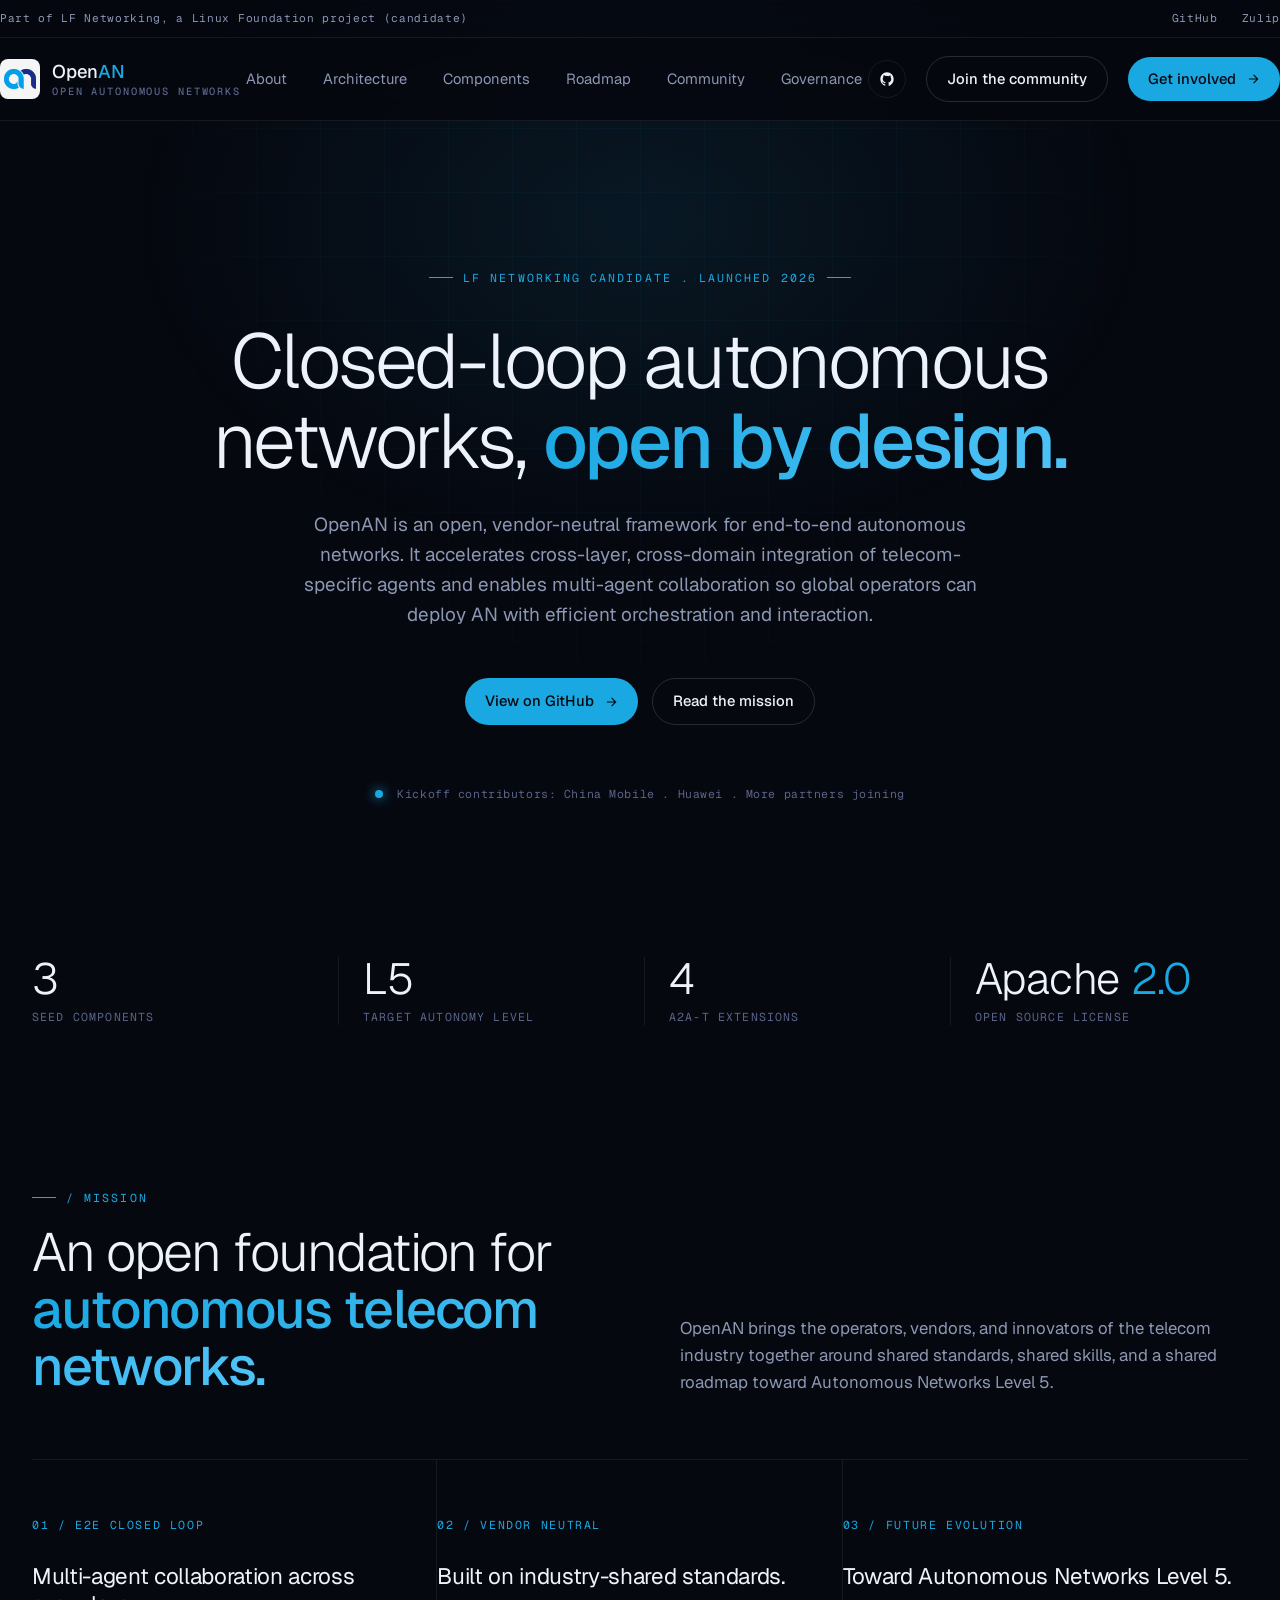
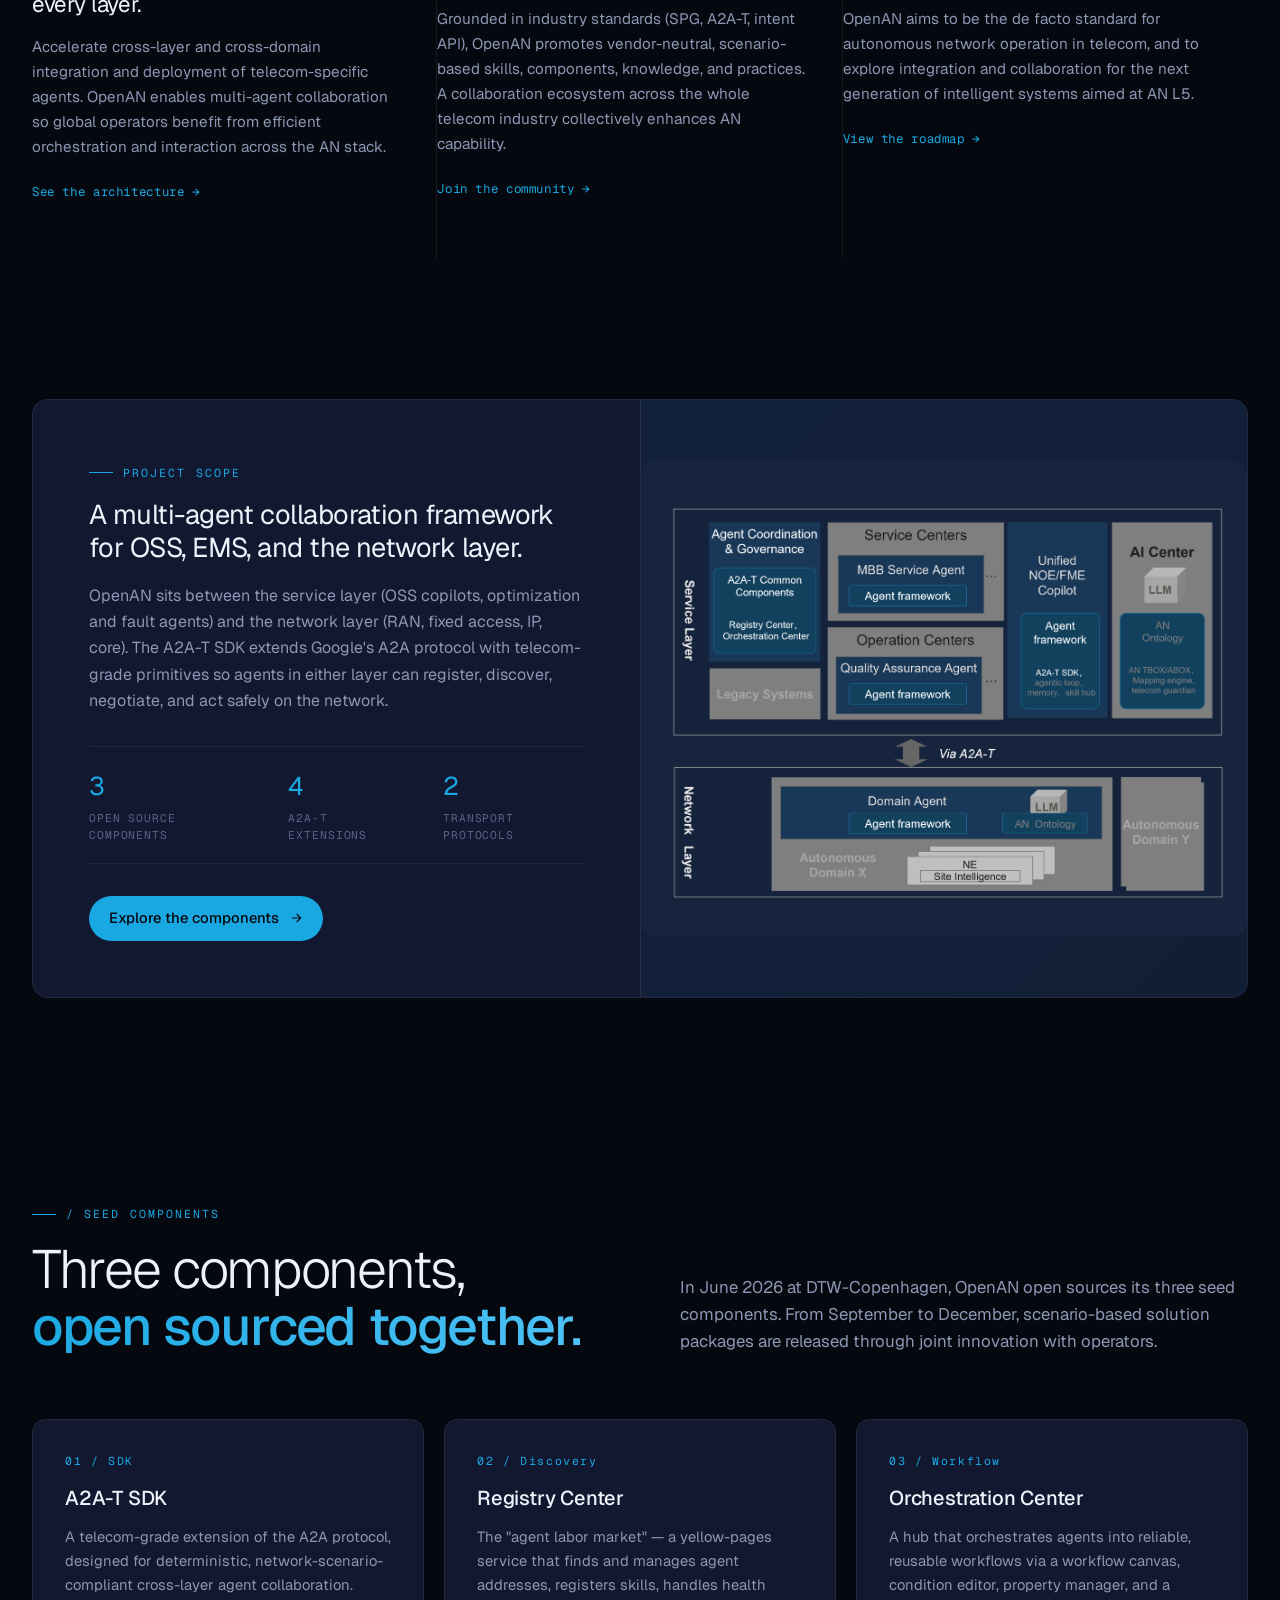
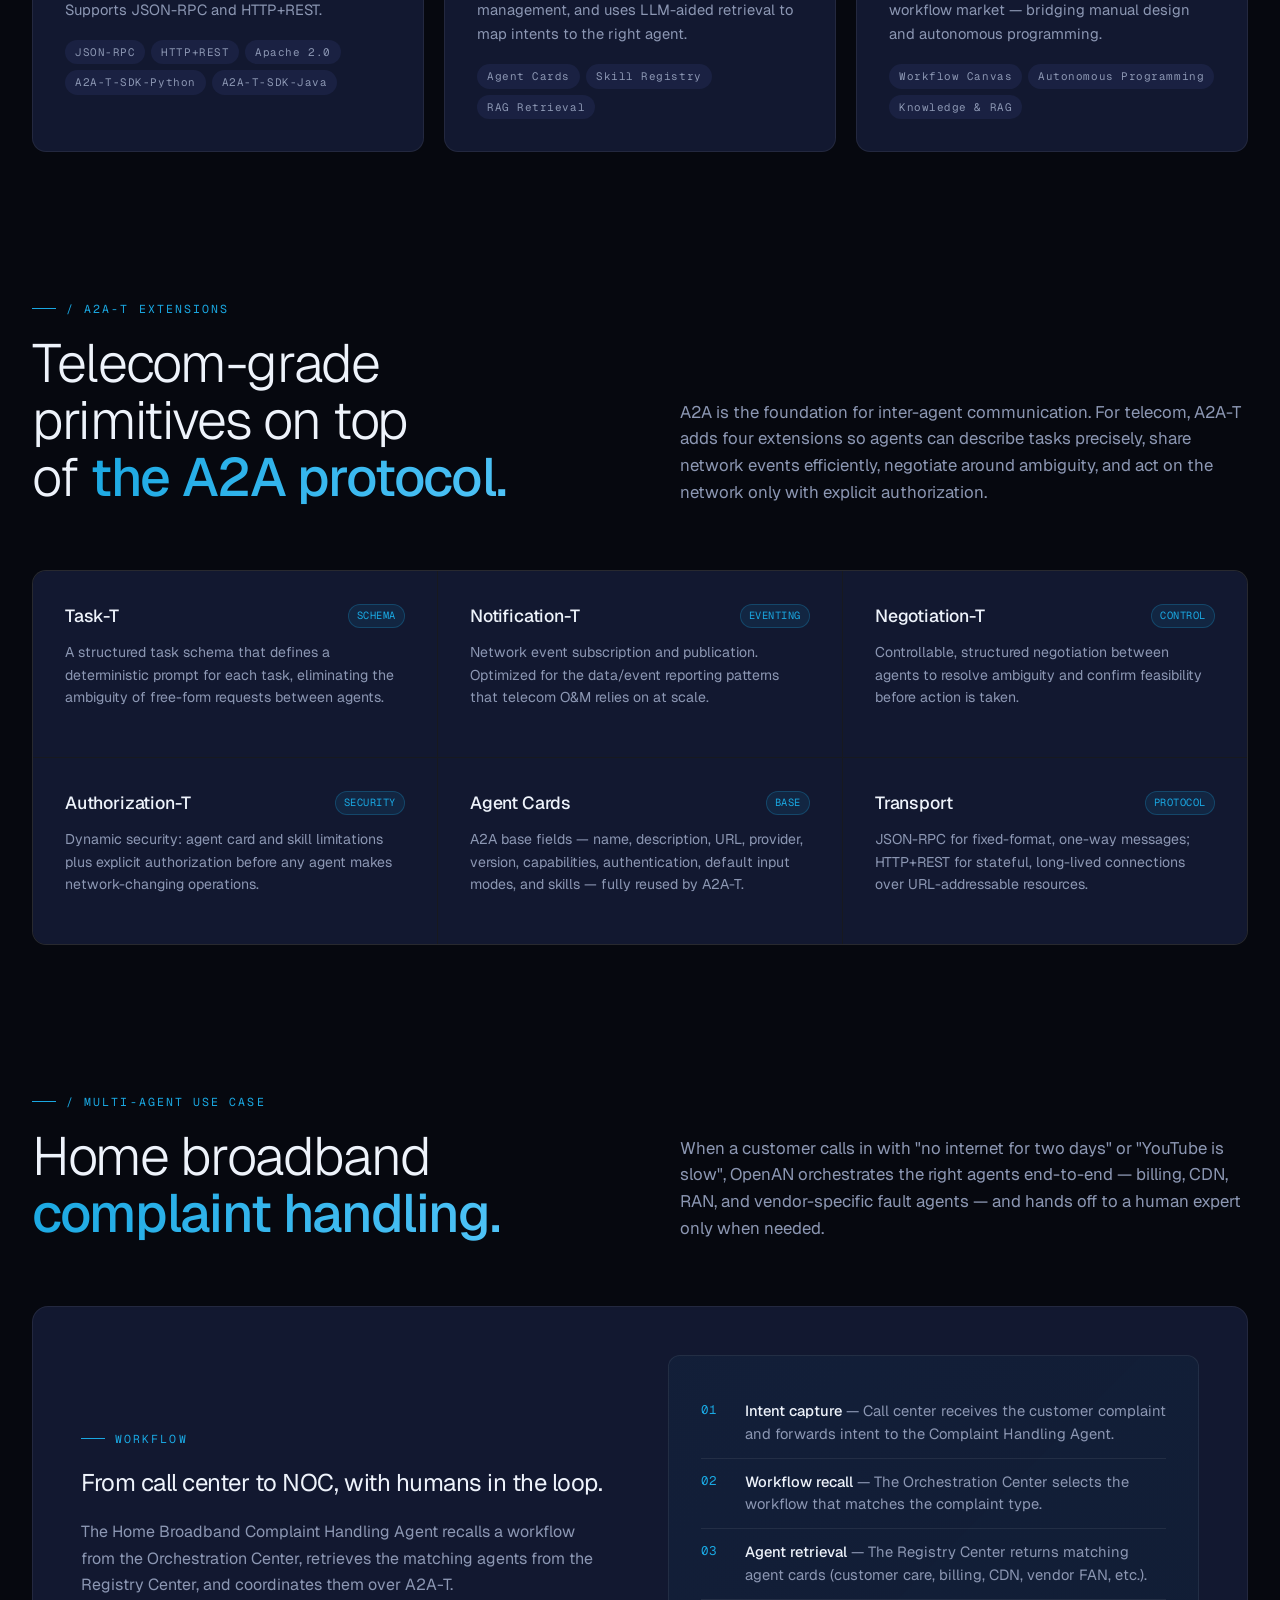
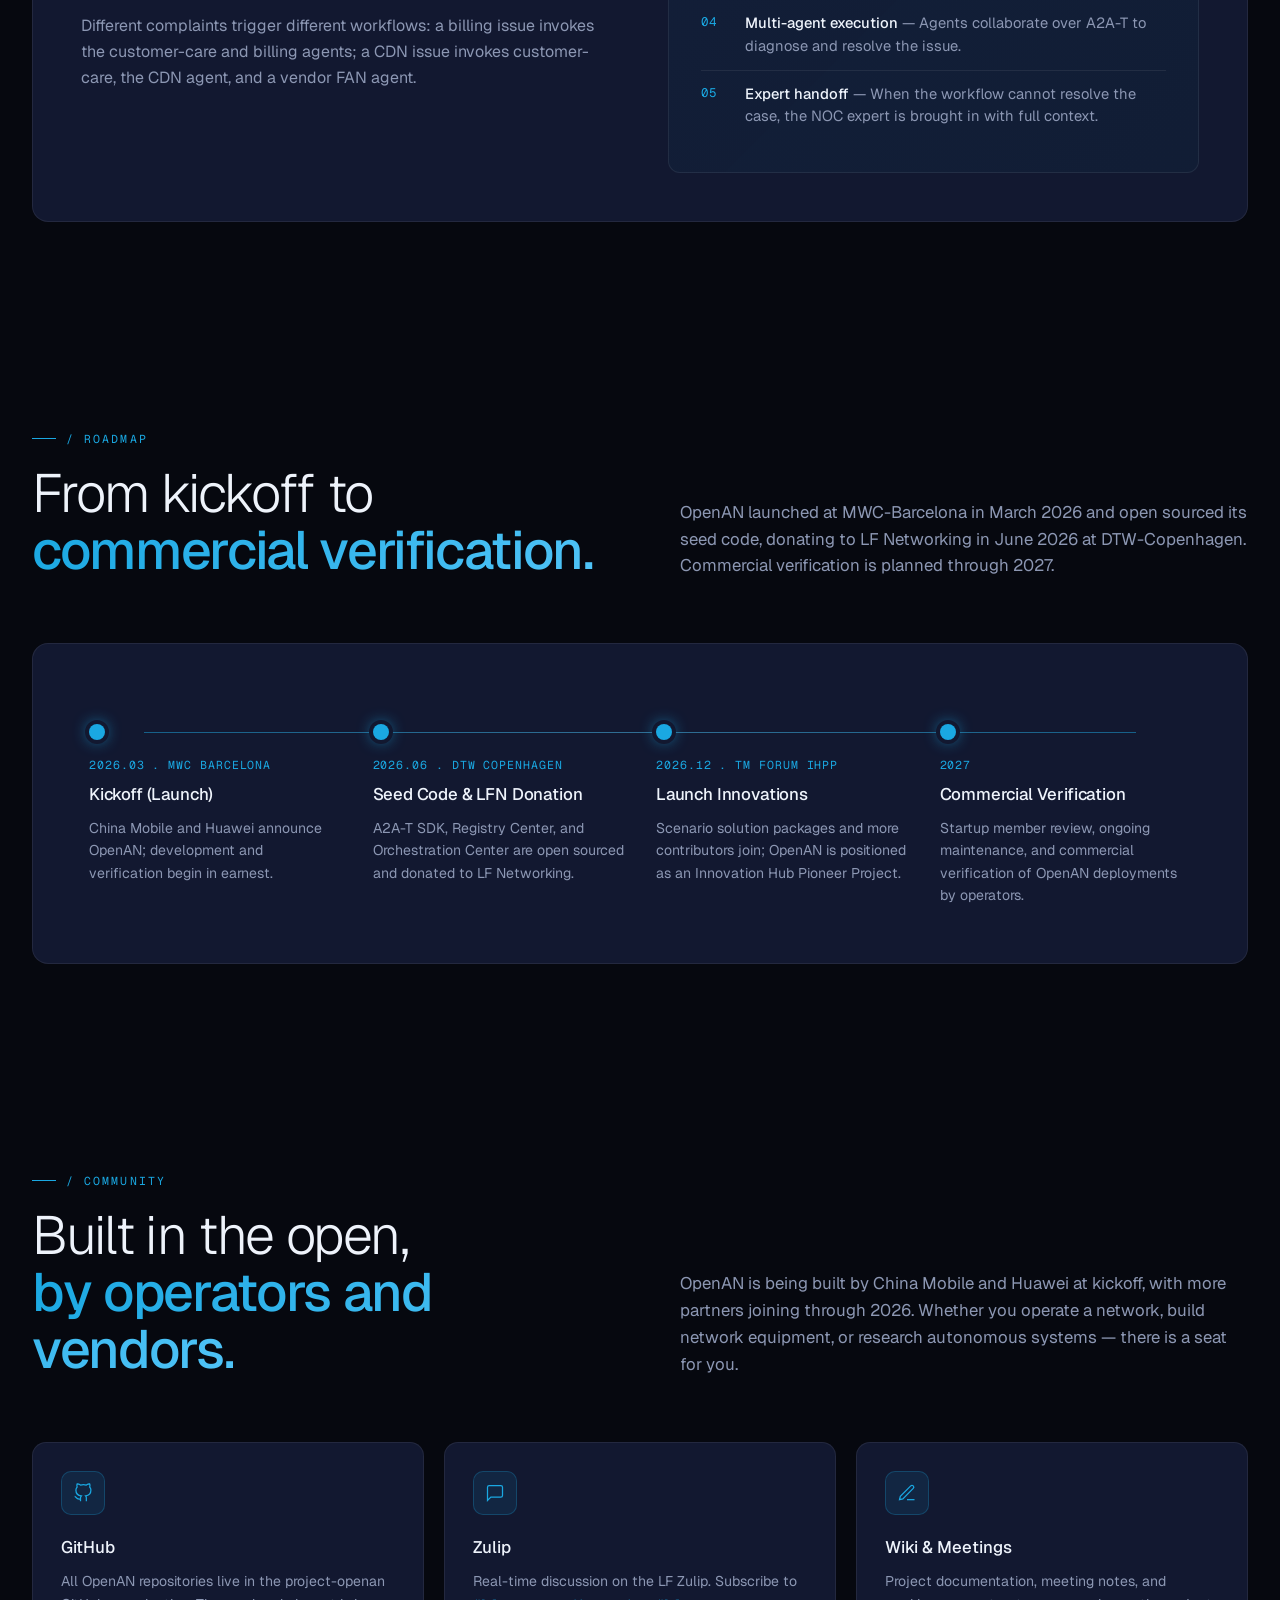
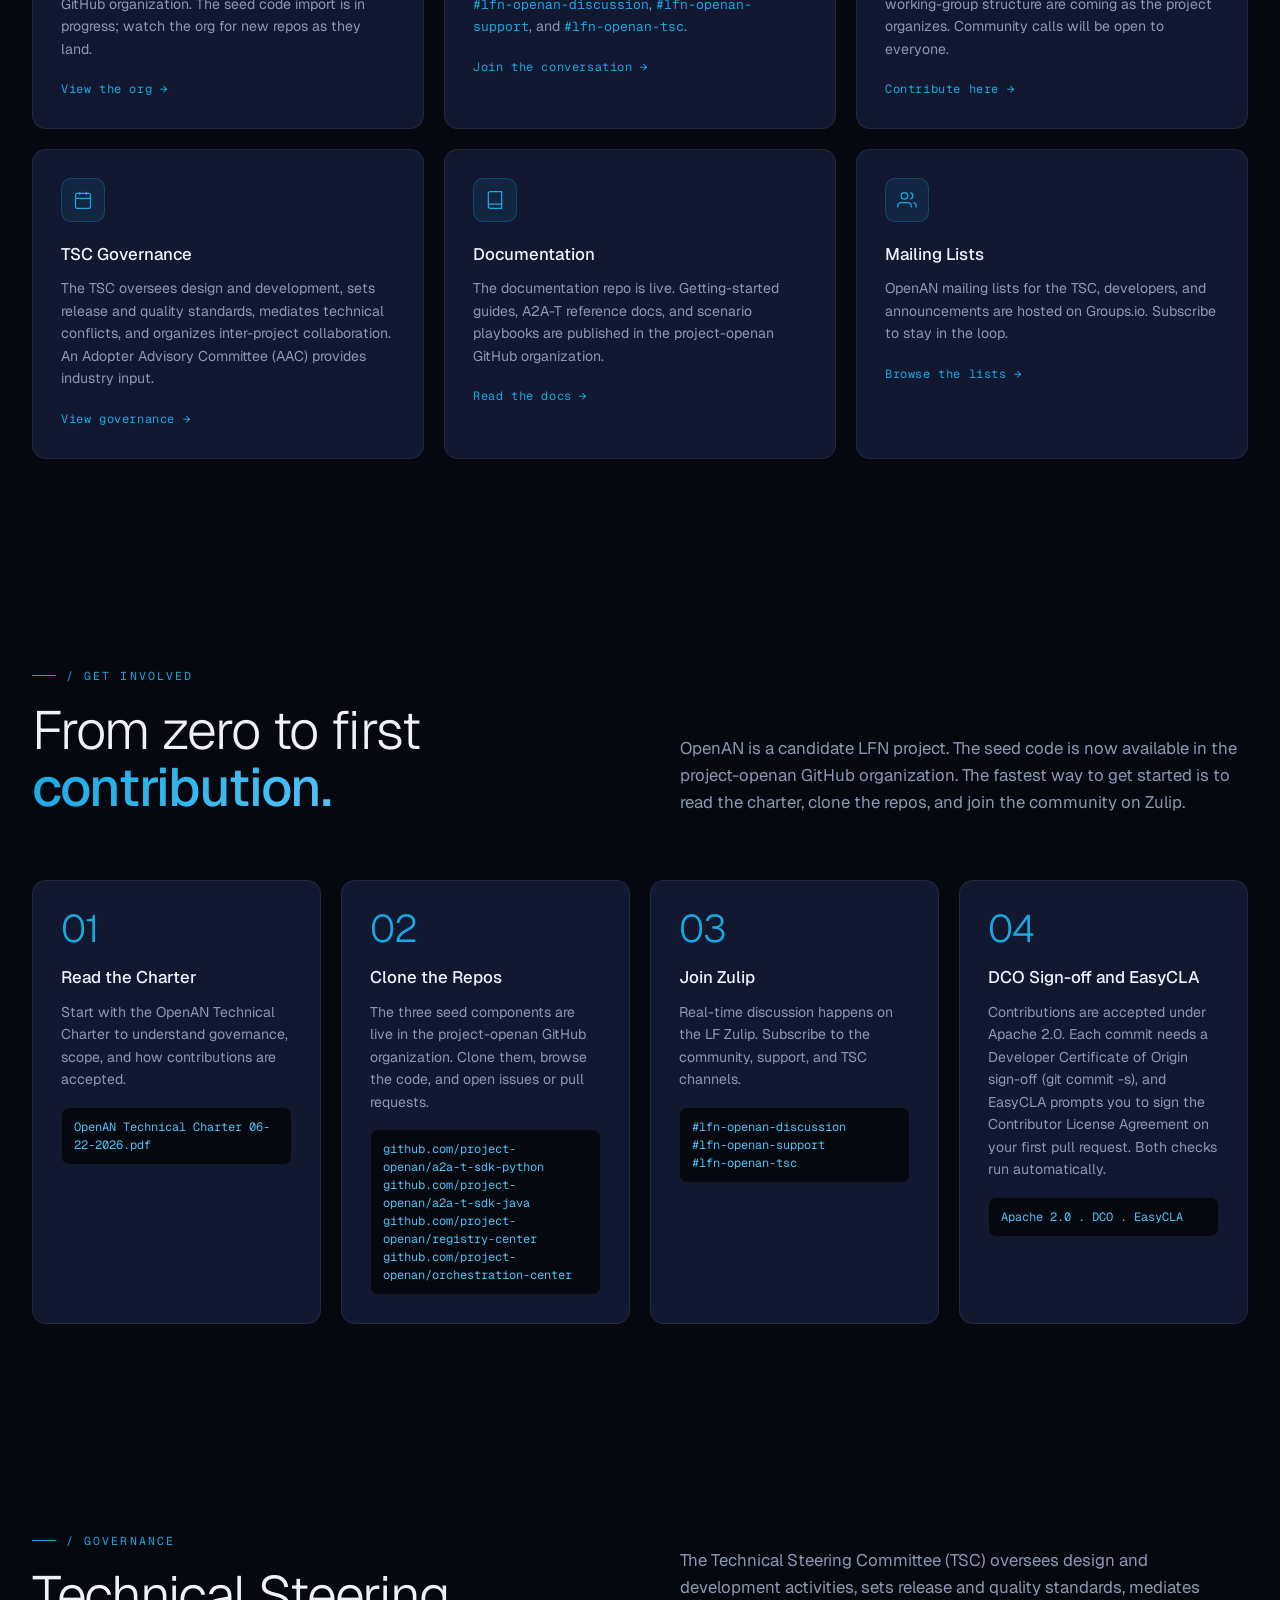
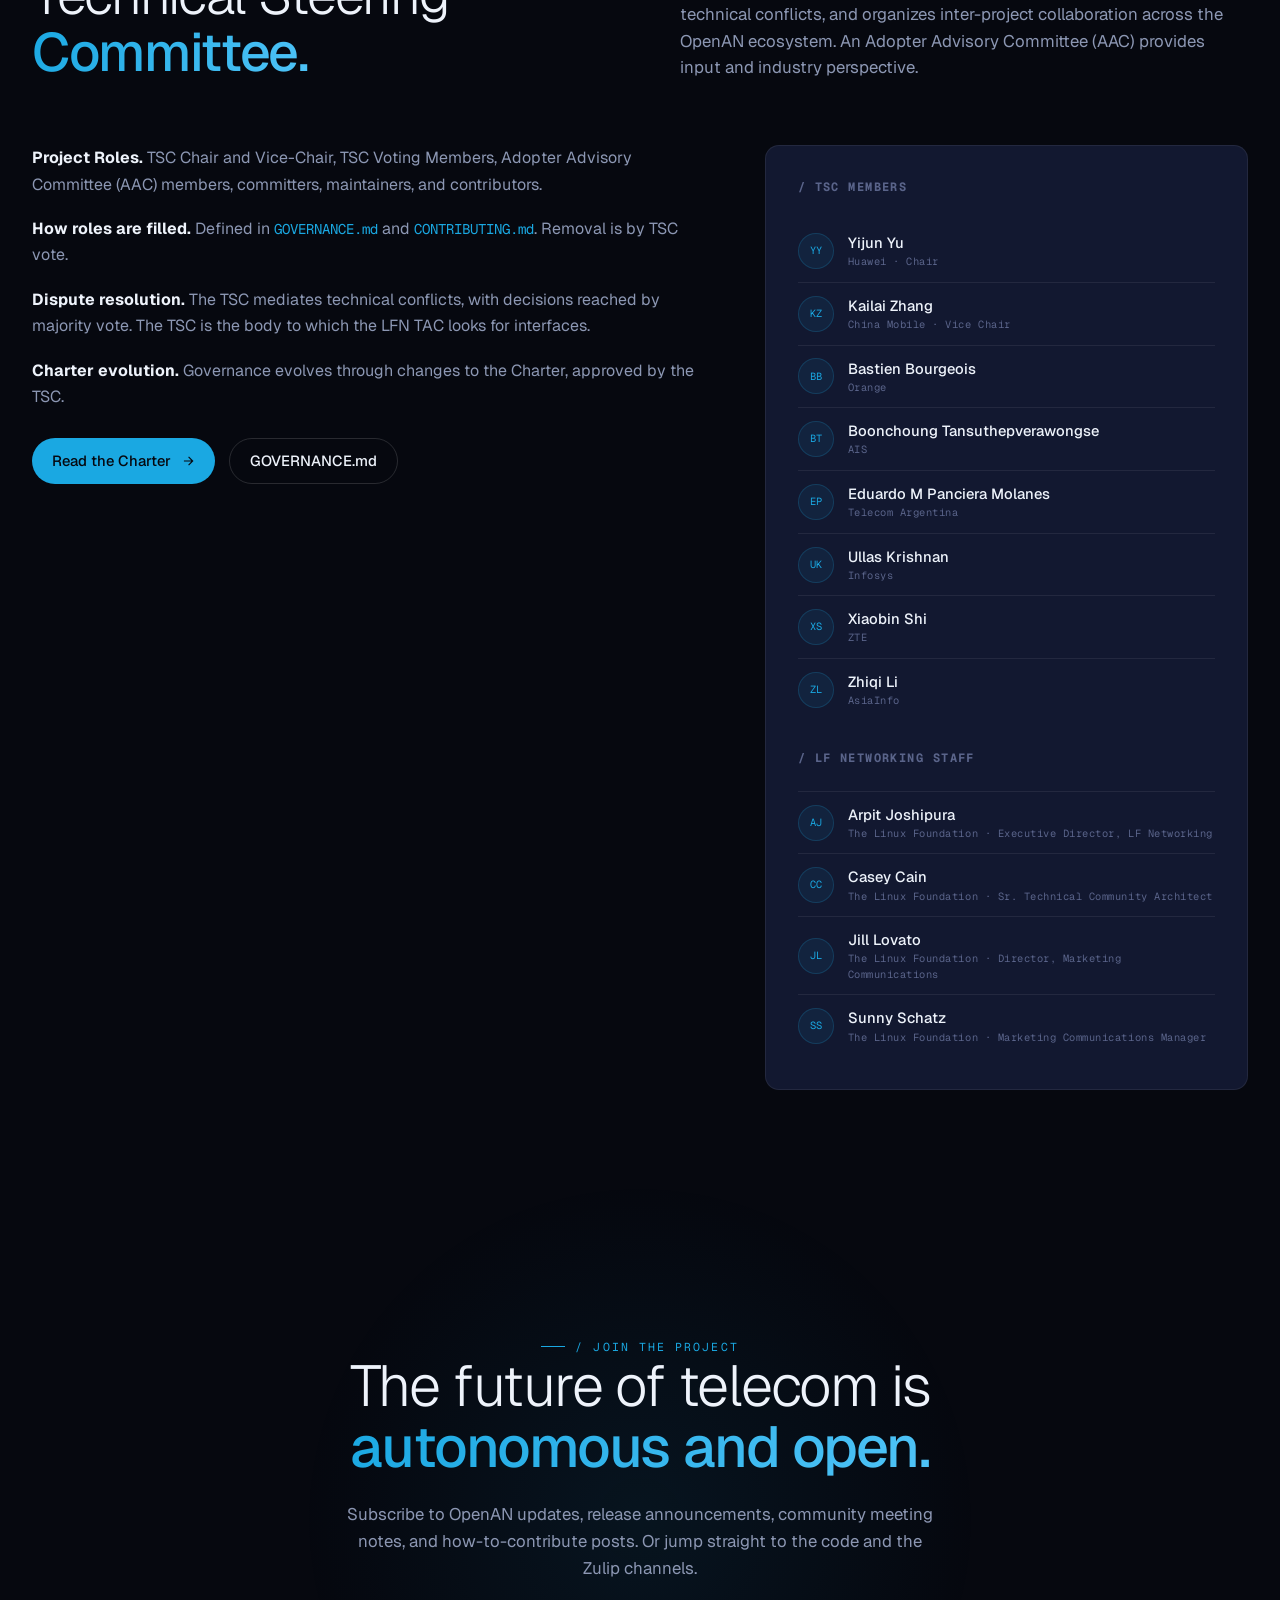
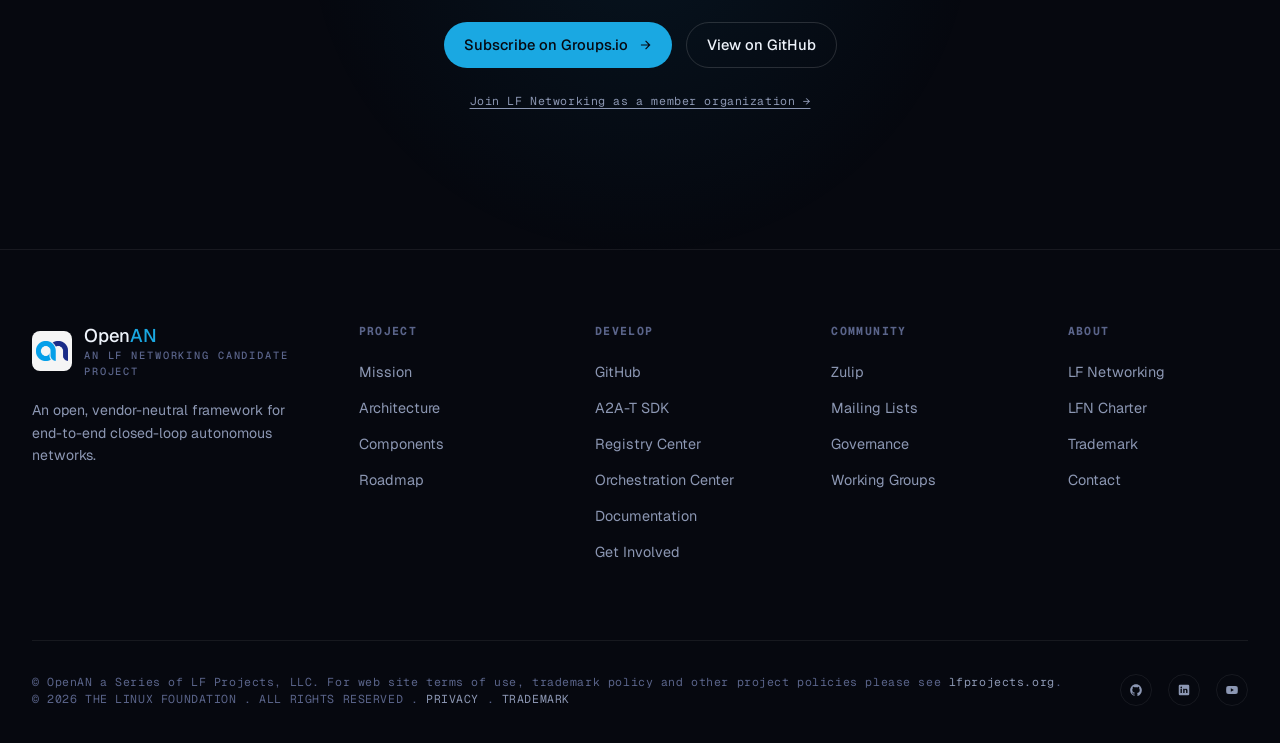
==== commit 67adb88d: "Replace inline SVG architecture diagram with openan-arch.png Signed-off-by: XunliYang <yangxunli1@hu" ====
--- a/index.html
+++ b/index.html
@@ -453,7 +453,6 @@
     border-left: 1px solid var(--border);
     display: grid;
     place-items: center;
-    padding: 48px;
     min-height: 480px;
   }
 
@@ -1190,62 +1189,7 @@
       </div>
 
       <div class="arch-visual">
-        <svg viewBox="0 0 500 500" style="width:100%;height:100%;">
-          <defs>
-            <linearGradient id="layerG" x1="0" y1="0" x2="1" y2="1">
-              <stop offset="0%" stop-color="#1aa8e2" stop-opacity="0.18"/>
-              <stop offset="100%" stop-color="#4fc3f7" stop-opacity="0.10"/>
-            </linearGradient>
-            <linearGradient id="coreG" x1="0" y1="0" x2="1" y2="1">
-              <stop offset="0%" stop-color="#1aa8e2" stop-opacity="0.28"/>
-              <stop offset="100%" stop-color="#00bcd4" stop-opacity="0.18"/>
-            </linearGradient>
-          </defs>
-
-          <g font-family="Geist Mono, monospace" font-size="10" fill="#8c97b3" letter-spacing="0.1em">
-            <!-- Service Layer -->
-            <rect x="60" y="50" width="380" height="60" fill="url(#layerG)" stroke="#1aa8e2" stroke-opacity="0.45" rx="6"/>
-            <text x="80" y="74" fill="#eef3fb" font-size="12">SERVICE LAYER</text>
-            <text x="80" y="92">OSS copilots . optimization . fault agents</text>
-
-            <!-- Orchestration Center -->
-            <rect x="60" y="130" width="185" height="56" fill="url(#coreG)" stroke="#1aa8e2" stroke-opacity="0.55" rx="6"/>
-            <text x="80" y="152" fill="#eef3fb" font-size="12">ORCHESTRATION</text>
-            <text x="80" y="170">workflows . canvas . refinement</text>
-
-            <!-- Registry Center -->
-            <rect x="255" y="130" width="185" height="56" fill="url(#coreG)" stroke="#1aa8e2" stroke-opacity="0.55" rx="6"/>
-            <text x="275" y="152" fill="#eef3fb" font-size="12">REGISTRY</text>
-            <text x="275" y="170">agent cards . skills . retrieval</text>
-
-            <!-- A2A-T SDK -->
-            <rect x="60" y="206" width="380" height="56" fill="url(#coreG)" stroke="#00bcd4" stroke-opacity="0.6" rx="6"/>
-            <text x="80" y="228" fill="#eef3fb" font-size="12">A2A-T SDK</text>
-            <text x="80" y="246">task-t . notification-t . negotiation-t . authorization-t</text>
-
-            <!-- Telecom skills -->
-            <rect x="60" y="282" width="380" height="56" fill="url(#layerG)" stroke="#1aa8e2" stroke-opacity="0.4" rx="6"/>
-            <text x="80" y="304" fill="#eef3fb" font-size="12">TELECOM SKILLS &amp; COMPONENT LIBRARY</text>
-            <text x="80" y="322">rag . memory . runtime engine</text>
-
-            <!-- Network Layer -->
-            <rect x="60" y="358" width="380" height="62" fill="url(#layerG)" stroke="#1aa8e2" stroke-opacity="0.4" rx="6"/>
-            <text x="80" y="382" fill="#eef3fb" font-size="12">NETWORK LAYER</text>
-            <text x="80" y="400">ran . fixed access . ip . core</text>
-            <text x="80" y="414" font-size="9">intelligent network infrastructure</text>
-          </g>
-
-          <!-- Connecting arrows -->
-          <g stroke="#1aa8e2" stroke-opacity="0.4" stroke-width="1" fill="none" stroke-dasharray="4 4">
-            <path d="M250 110 L250 130"/>
-            <path d="M152 186 L152 206"/>
-            <path d="M348 186 L348 206"/>
-            <path d="M250 262 L250 282"/>
-            <path d="M250 338 L250 358"/>
-          </g>
-
-          <text x="460" y="240" font-family="Geist Mono, monospace" font-size="9" fill="#5a648a" letter-spacing="0.15em" text-anchor="end" transform="rotate(-90 460 240)">OPENAN SCOPE</text>
-        </svg>
+        <img src="src/images/openan-arch.png" alt="OpenAN Architecture Diagram" style="max-width:100%;height:auto;">
       </div>
     </div>
   </div>
@@ -1271,6 +1215,8 @@
           <span>JSON-RPC</span>
           <span>HTTP+REST</span>
           <span>Apache 2.0</span>
+          <span>A2A-T-SDK-Python</span>
+          <span>A2A-T-SDK-Java</span>
         </div>
       </div>
       <div class="component-card">
@@ -1452,17 +1398,17 @@
           <svg width="20" height="20" viewBox="0 0 24 24" fill="none" stroke="currentColor" stroke-width="1.5"><rect x="3" y="4" width="18" height="18" rx="2" ry="2"/><line x1="16" y1="2" x2="16" y2="6"/><line x1="8" y1="2" x2="8" y2="6"/><line x1="3" y1="10" x2="21" y2="10"/></svg>
         </div>
         <h4>TSC Governance</h4>
-        <p>A Technical Steering Committee is being established. The TSC guides technical direction; the Leadership Committee handles project-level decisions.</p>
+        <p>The TSC oversees design and development, sets release and quality standards, mediates technical conflicts, and organizes inter-project collaboration. An Adopter Advisory Committee (AAC) provides industry input.</p>
         <span class="comm-link">View governance &#8594;</span>
       </a>
 
-      <a href="#" class="comm-card">
+      <a href="https://github.com/project-openan/docs" class="comm-card">
         <div class="comm-icon">
           <svg width="20" height="20" viewBox="0 0 24 24" fill="none" stroke="currentColor" stroke-width="1.5"><path d="M4 19.5v-15A2.5 2.5 0 0 1 6.5 2H20v20H6.5a2.5 2.5 0 0 1 0-5H20"/></svg>
         </div>
         <h4>Documentation</h4>
-        <p>Getting-started guides, A2A-T reference docs, and scenario playbooks will be published as the seed code lands in the project-openan GitHub organization.</p>
-        <span class="comm-link">Coming soon &#8594;</span>
+        <p>The documentation repo is live. Getting-started guides, A2A-T reference docs, and scenario playbooks are published in the project-openan GitHub organization.</p>
+        <span class="comm-link">Read the docs &#8594;</span>
       </a>
 
       <a href="https://lists.openan.dev" class="comm-card">
@@ -1485,7 +1431,7 @@
         <span class="kicker section-tag">/ Get Involved</span>
         <h2>From zero to first<br/><em>contribution.</em></h2>
       </div>
-      <p>OpenAN is a candidate LFN project. The seed code is being imported into the project-openan GitHub organization. The fastest way to get started is to read the charter, watch the repos, and join the community on Zulip.</p>
+      <p>OpenAN is a candidate LFN project. The seed code is now available in the project-openan GitHub organization. The fastest way to get started is to read the charter, clone the repos, and join the community on Zulip.</p>
     </div>
 
     <div class="steps-grid">
@@ -1493,13 +1439,13 @@
         <div class="step-num">01</div>
         <h4>Read the Charter</h4>
         <p>Start with the OpenAN Technical Charter to understand governance, scope, and how contributions are accepted.</p>
-        <code>OpenAN Charter.md</code>
+        <code>OpenAN Technical Charter 06-22-2026.pdf</code>
       </div>
       <div class="step-card">
         <div class="step-num">02</div>
-        <h4>Watch the Repos</h4>
-        <p>The three seed components will land in the project-openan GitHub organization as the import completes.</p>
-        <code>github.com/project-openan/a2a-t-sdk<br/>github.com/project-openan/registry-center<br/>github.com/project-openan/orchestration-center</code>
+        <h4>Clone the Repos</h4>
+        <p>The three seed components are live in the project-openan GitHub organization. Clone them, browse the code, and open issues or pull requests.</p>
+        <code>github.com/project-openan/a2a-t-sdk-python<br/>github.com/project-openan/a2a-t-sdk-java<br/>github.com/project-openan/registry-center<br/>github.com/project-openan/orchestration-center</code>
       </div>
       <div class="step-card">
         <div class="step-num">03</div>
@@ -1509,9 +1455,9 @@
       </div>
       <div class="step-card">
         <div class="step-num">04</div>
-        <h4>CLA</h4>
-        <p>Contributions will be accepted under Apache 2.0 once the LFN-managed CLA is in place.</p>
-        <code>Coming soon</code>
+        <h4>DCO Sign-off and EasyCLA</h4>
+        <p>Contributions are accepted under Apache 2.0. Each commit needs a Developer Certificate of Origin sign-off (git commit -s), and EasyCLA prompts you to sign the Contributor License Agreement on your first pull request. Both checks run automatically.</p>
+        <code>Apache 2.0 . DCO . EasyCLA</code>
       </div>
     </div>
   </div>
@@ -1525,22 +1471,22 @@
         <span class="kicker section-tag">/ Governance</span>
         <h2>Technical Steering<br/><em>Committee.</em></h2>
       </div>
-      <p>OpenAN governance follows the LF Networking model: a Leadership Committee for project-level decisions and a Technical Steering Committee for technical direction. Disputes are resolved by majority vote.</p>
+      <p>The Technical Steering Committee (TSC) oversees design and development activities, sets release and quality standards, mediates technical conflicts, and organizes inter-project collaboration across the OpenAN ecosystem. An Adopter Advisory Committee (AAC) provides input and industry perspective.</p>
     </div>
 
     <div class="tsc-grid">
       <div class="tsc-info">
-        <p><strong style="color: var(--text);">Project Roles.</strong> Leadership Chair and Vice-Chair, Leadership Voting Members, TSC Chair and Vice-Chair, TSC Voting Members, committers, maintainers, and contributors.</p>
-        <p><strong style="color: var(--text);">How roles are filled.</strong> Defined in <code style="font-family: var(--mono); color: var(--signal); font-size: 0.88rem;">GOVERNING.md</code> and <code style="font-family: var(--mono); color: var(--signal); font-size: 0.88rem;">CONTRIBUTING.md</code>. Removal is by TSC or Leadership vote.</p>
-        <p><strong style="color: var(--text);">Dispute resolution.</strong> Decisions are typically reached by majority vote. The TSC is the top-level technical decision-making body and the body to which the LFN TAC looks for interfaces.</p>
-        <p><strong style="color: var(--text);">Charter evolution.</strong> Governance evolves through changes to the Charter, approved by the Leadership Committee.</p>
+        <p><strong style="color: var(--text);">Project Roles.</strong> TSC Chair and Vice-Chair, TSC Voting Members, Adopter Advisory Committee (AAC) members, committers, maintainers, and contributors.</p>
+        <p><strong style="color: var(--text);">How roles are filled.</strong> Defined in <code style="font-family: var(--mono); color: var(--signal); font-size: 0.88rem;">GOVERNANCE.md</code> and <code style="font-family: var(--mono); color: var(--signal); font-size: 0.88rem;">CONTRIBUTING.md</code>. Removal is by TSC vote.</p>
+        <p><strong style="color: var(--text);">Dispute resolution.</strong> The TSC mediates technical conflicts, with decisions reached by majority vote. The TSC is the body to which the LFN TAC looks for interfaces.</p>
+        <p><strong style="color: var(--text);">Charter evolution.</strong> Governance evolves through changes to the Charter, approved by the TSC.</p>
 
         <div class="tsc-links">
-          <a href="#" class="btn btn-primary">
+          <a href="https://github.com/project-openan/governance/blob/main/OpenAN%20Technical%20Charter%2006-22-2026.pdf" class="btn btn-primary">
             Read the Charter
             <svg width="14" height="14" viewBox="0 0 24 24" fill="none" stroke="currentColor" stroke-width="2"><path d="M5 12h14M13 5l7 7-7 7"/></svg>
           </a>
-          <a href="https://github.com/project-openan" class="btn btn-ghost">GOVERNING.md</a>
+          <a href="https://github.com/project-openan/governance/blob/main/GOVERNANCE.md" class="btn btn-ghost">GOVERNANCE.md</a>
         </div>
       </div>
 
@@ -1554,10 +1500,10 @@
           </div>
         </div>
         <div class="tsc-member">
-          <div class="tsc-member-avatar">ZL</div>
+          <div class="tsc-member-avatar">KZ</div>
           <div>
-            <div class="tsc-member-name">Zhiyi Luo</div>
-            <div class="tsc-member-org">China Mobile &middot; Co-Chair</div>
+            <div class="tsc-member-name">Kailai Zhang</div>
+            <div class="tsc-member-org">China Mobile &middot; Vice Chair</div>
           </div>
         </div>
         <div class="tsc-member">
@@ -1596,9 +1542,9 @@
           </div>
         </div>
         <div class="tsc-member">
-          <div class="tsc-member-avatar">ZS</div>
+          <div class="tsc-member-avatar">ZL</div>
           <div>
-            <div class="tsc-member-name">Zhiqi Shi</div>
+            <div class="tsc-member-name">Zhiqi Li</div>
             <div class="tsc-member-org">AsiaInfo</div>
           </div>
         </div>
@@ -1633,28 +1579,6 @@
           </div>
         </div>
 
-        <h4 style="margin-top: 28px;">/ Project Assets</h4>
-        <div class="tsc-member">
-          <div class="tsc-member-avatar">📜</div>
-          <div>
-            <div class="tsc-member-name">Technical Charter</div>
-            <div class="tsc-member-org">Apache 2.0</div>
-          </div>
-        </div>
-        <div class="tsc-member">
-          <div class="tsc-member-avatar">📂</div>
-          <div>
-            <div class="tsc-member-name">Repos</div>
-            <div class="tsc-member-org">github.com/project-openan</div>
-          </div>
-        </div>
-        <div class="tsc-member">
-          <div class="tsc-member-avatar">✍</div>
-          <div>
-            <div class="tsc-member-name">CLA</div>
-            <div class="tsc-member-org">Coming soon</div>
-          </div>
-        </div>
       </div>
     </div>
   </div>
@@ -1709,9 +1633,10 @@
         <h5>Develop</h5>
         <ul>
           <li><a href="https://github.com/project-openan">GitHub</a></li>
-          <li><a href="https://github.com/project-openan/a2a-t-sdk">A2A-T SDK</a></li>
+          <li><a href="https://github.com/project-openan/a2a-t-sdk-python">A2A-T SDK</a></li>
           <li><a href="https://github.com/project-openan/registry-center">Registry Center</a></li>
           <li><a href="https://github.com/project-openan/orchestration-center">Orchestration Center</a></li>
+          <li><a href="https://github.com/project-openan/docs">Documentation</a></li>
           <li><a href="#get-involved">Get Involved</a></li>
         </ul>
       </div>
@@ -1738,7 +1663,10 @@
     </div>
 
     <div class="footer-bottom">
-      <div>&copy; 2026 THE LINUX FOUNDATION . ALL RIGHTS RESERVED . <a href="https://www.linuxfoundation.org/legal/privacy-policy" style="color: var(--text-muted);">PRIVACY</a> . <a href="https://www.linuxfoundation.org/legal/trademark-usage" style="color: var(--text-muted);">TRADEMARK</a></div>
+      <div>
+        &copy; OpenAN a Series of LF Projects, LLC. For web site terms of use, trademark policy and other project policies please see <a href="https://lfprojects.org" style="color: var(--text-muted);">lfprojects.org</a>.<br/>
+        &copy; 2026 THE LINUX FOUNDATION . ALL RIGHTS RESERVED . <a href="https://www.linuxfoundation.org/legal/privacy-policy" style="color: var(--text-muted);">PRIVACY</a> . <a href="https://www.linuxfoundation.org/legal/trademark-usage" style="color: var(--text-muted);">TRADEMARK</a>
+      </div>
       <div class="footer-social">
         <a href="https://github.com/project-openan" aria-label="GitHub"><svg width="14" height="14" viewBox="0 0 24 24" fill="currentColor"><path d="M12 2C6.48 2 2 6.59 2 12.25c0 4.53 2.87 8.37 6.84 9.73.5.09.68-.22.68-.5 0-.24-.01-.88-.01-1.73-2.78.62-3.37-1.37-3.37-1.37-.45-1.18-1.11-1.49-1.11-1.49-.91-.64.07-.62.07-.62 1 .07 1.53 1.05 1.53 1.05.89 1.57 2.34 1.11 2.91.85.09-.66.35-1.11.63-1.37-2.22-.26-4.55-1.13-4.55-5.05 0-1.12.39-2.03 1.03-2.74-.1-.26-.45-1.3.1-2.7 0 0 .84-.27 2.75 1.05A9.5 9.5 0 0 1 12 7.36c.85.01 1.71.12 2.51.34 1.91-1.32 2.75-1.05 2.75-1.05.55 1.4.2 2.44.1 2.7.64.71 1.03 1.62 1.03 2.74 0 3.93-2.34 4.79-4.57 5.04.36.32.68.94.68 1.9 0 1.37-.01 2.48-.01 2.81 0 .27.18.59.69.49C19.14 20.61 22 16.78 22 12.25 22 6.59 17.52 2 12 2z"/></svg></a>
         <a href="https://www.linkedin.com/company/lf-networking" aria-label="LinkedIn"><svg width="14" height="14" viewBox="0 0 24 24" fill="currentColor"><path d="M19 3a2 2 0 0 1 2 2v14a2 2 0 0 1-2 2H5a2 2 0 0 1-2-2V5a2 2 0 0 1 2-2zM8.34 17V10H6v7zM7.17 8.92a1.36 1.36 0 1 0 0-2.71 1.36 1.36 0 0 0 0 2.71zM18 17v-3.83c0-2.27-1.21-3.32-2.83-3.32a2.44 2.44 0 0 0-2.21 1.22V10h-2.34v7h2.34v-3.91c0-1.04.39-1.62 1.21-1.62.84 0 1.45.5 1.45 1.65V17z"/></svg></a>
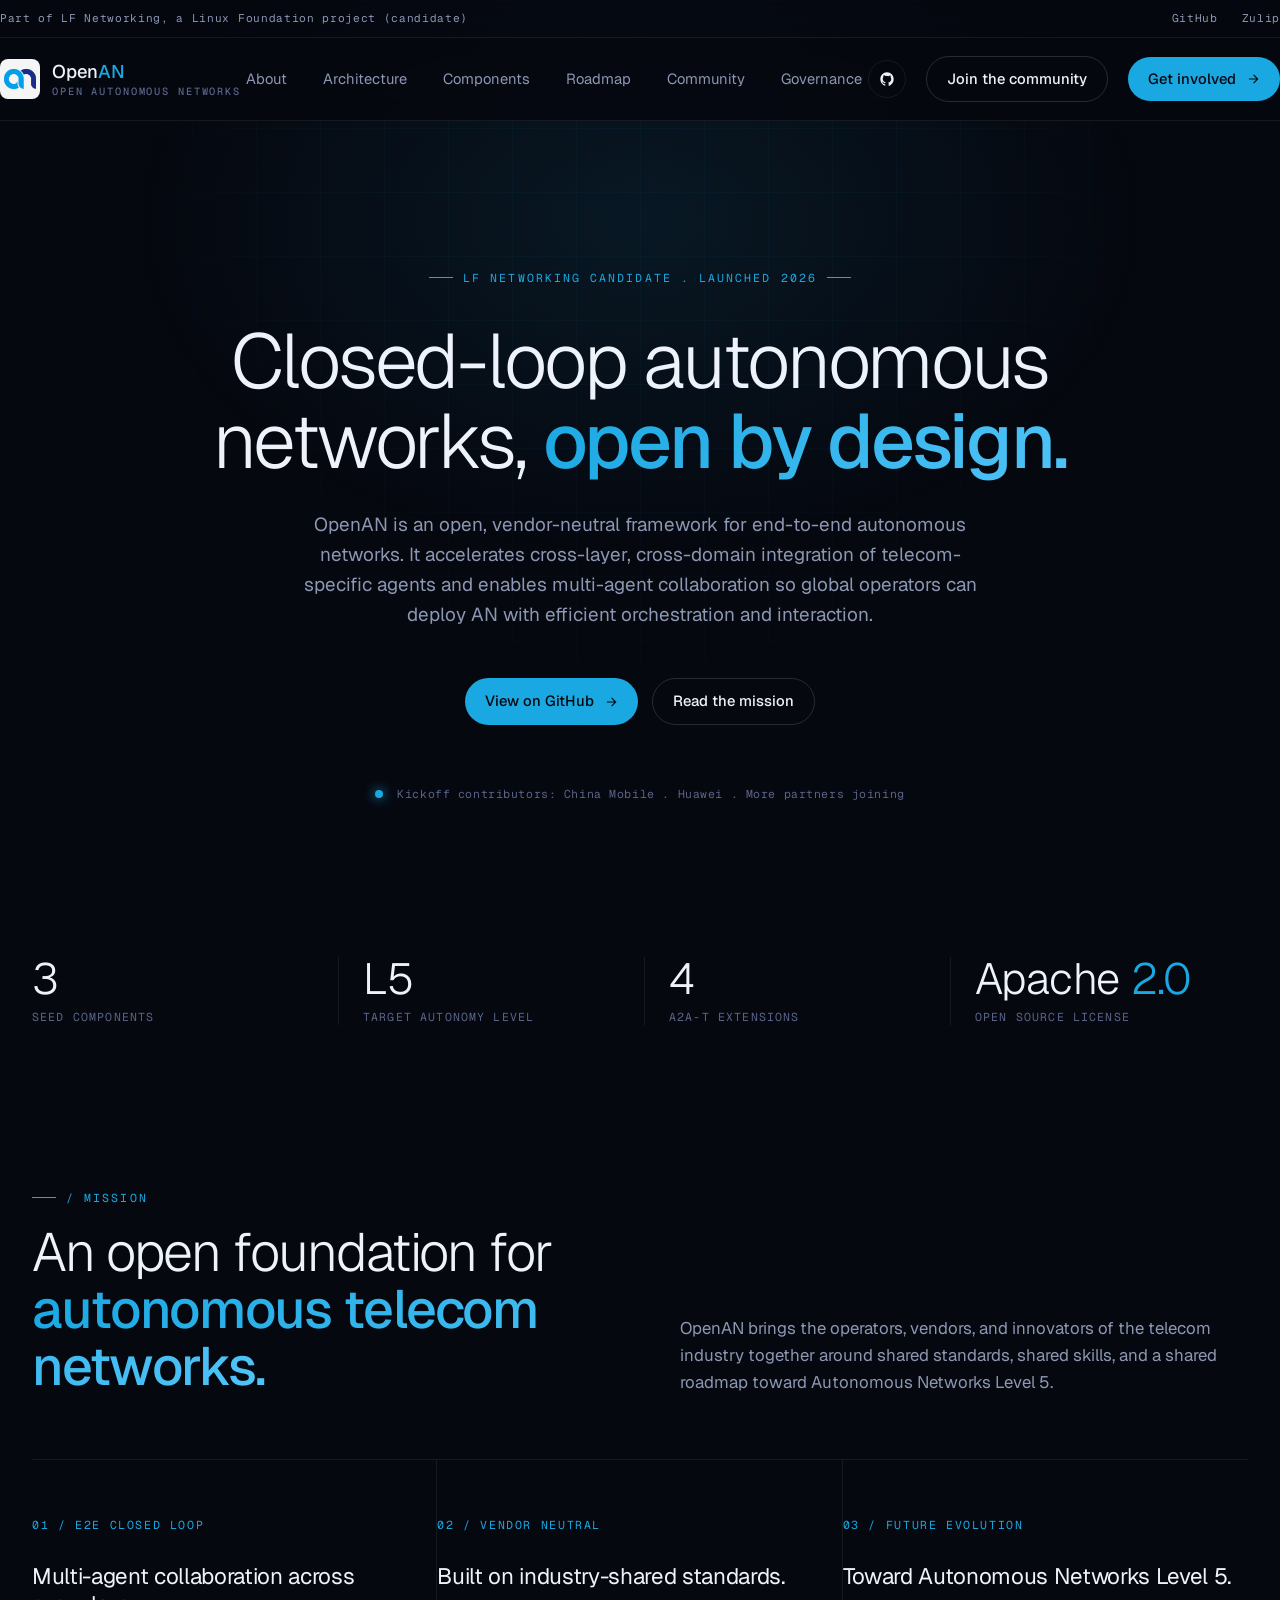
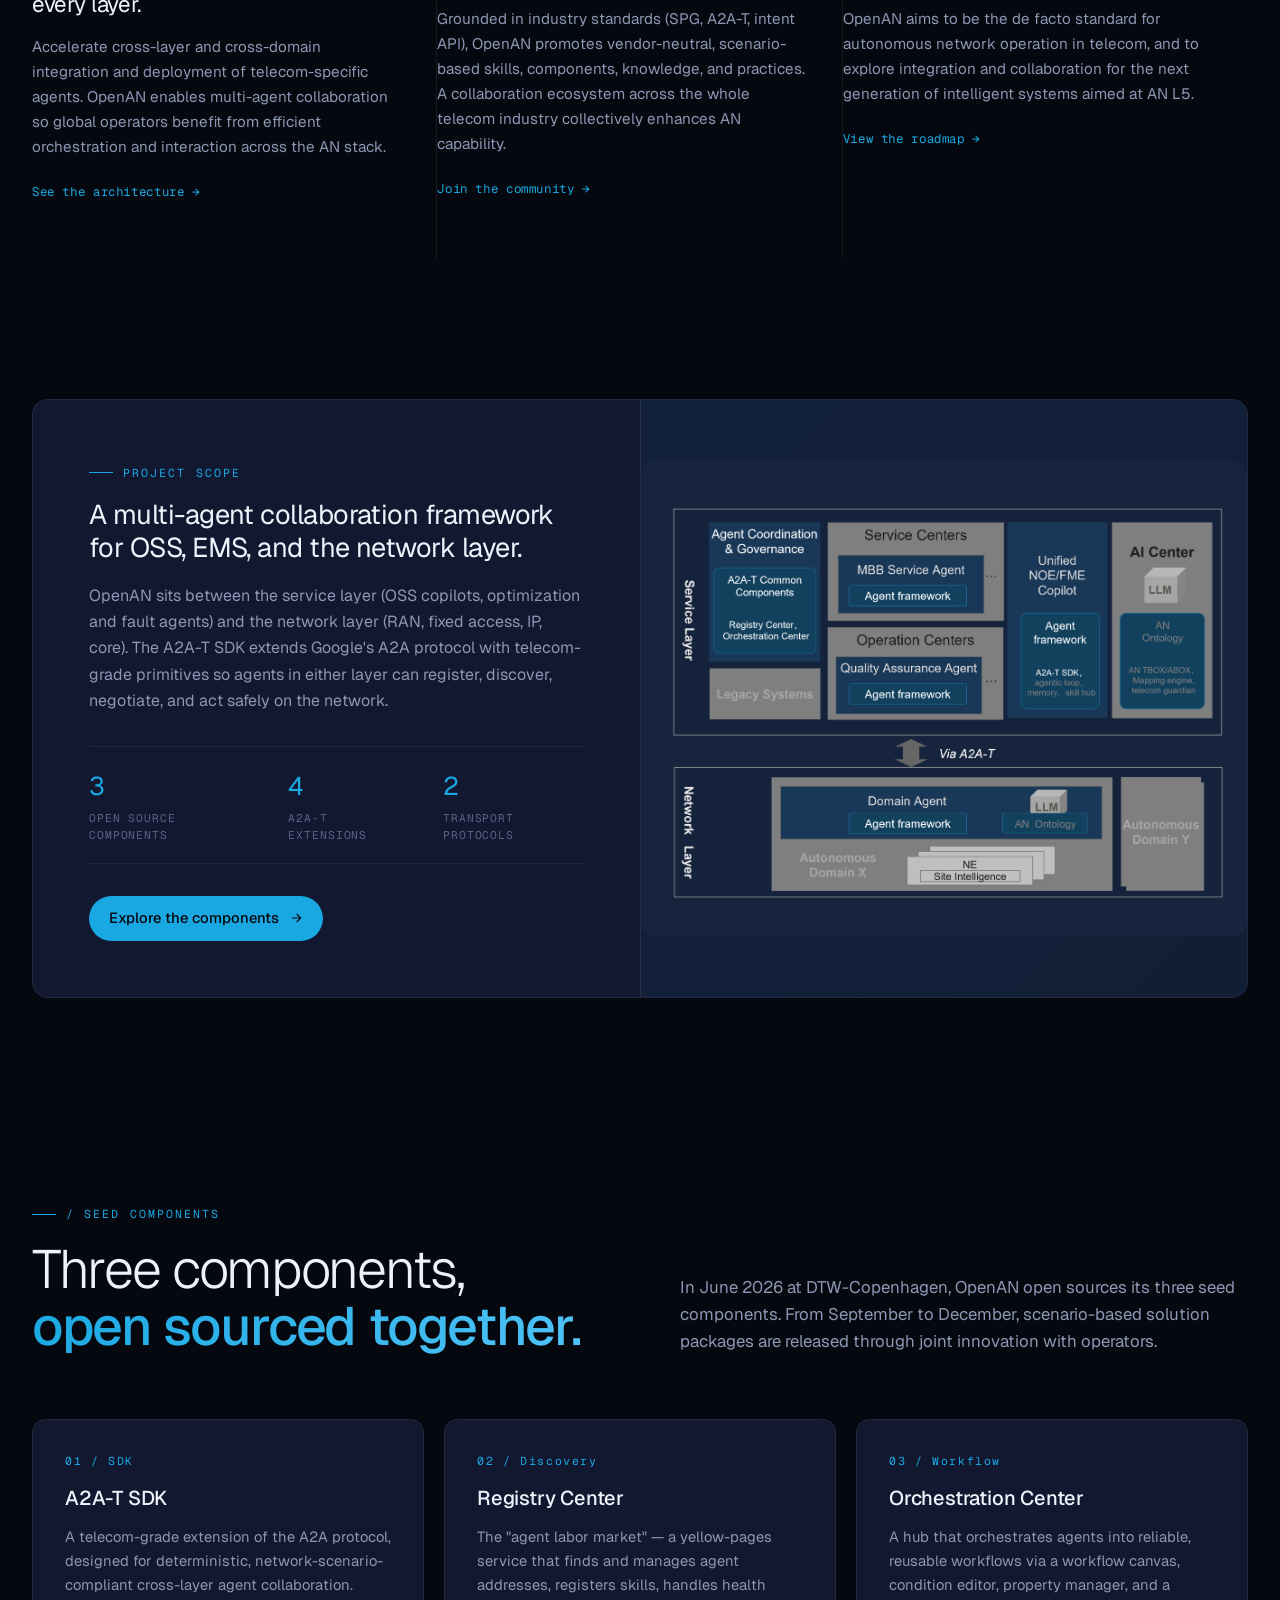
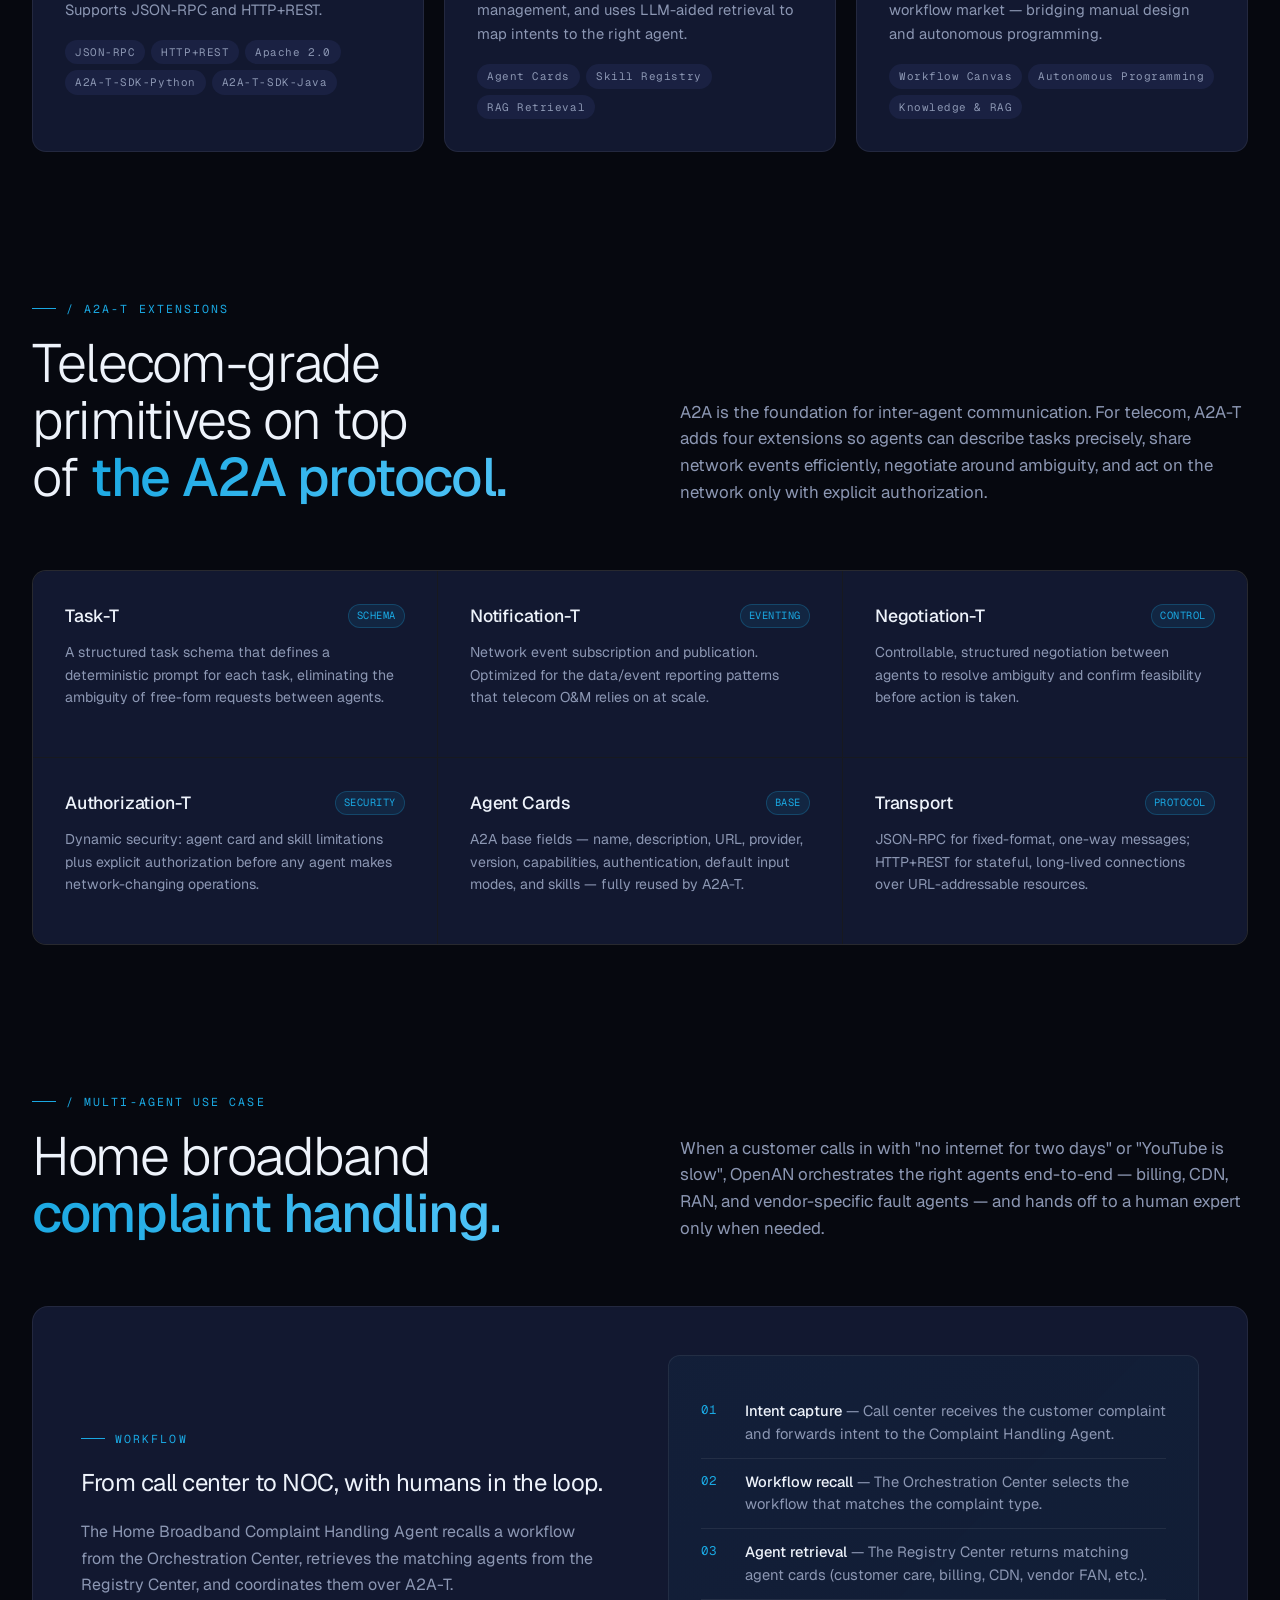
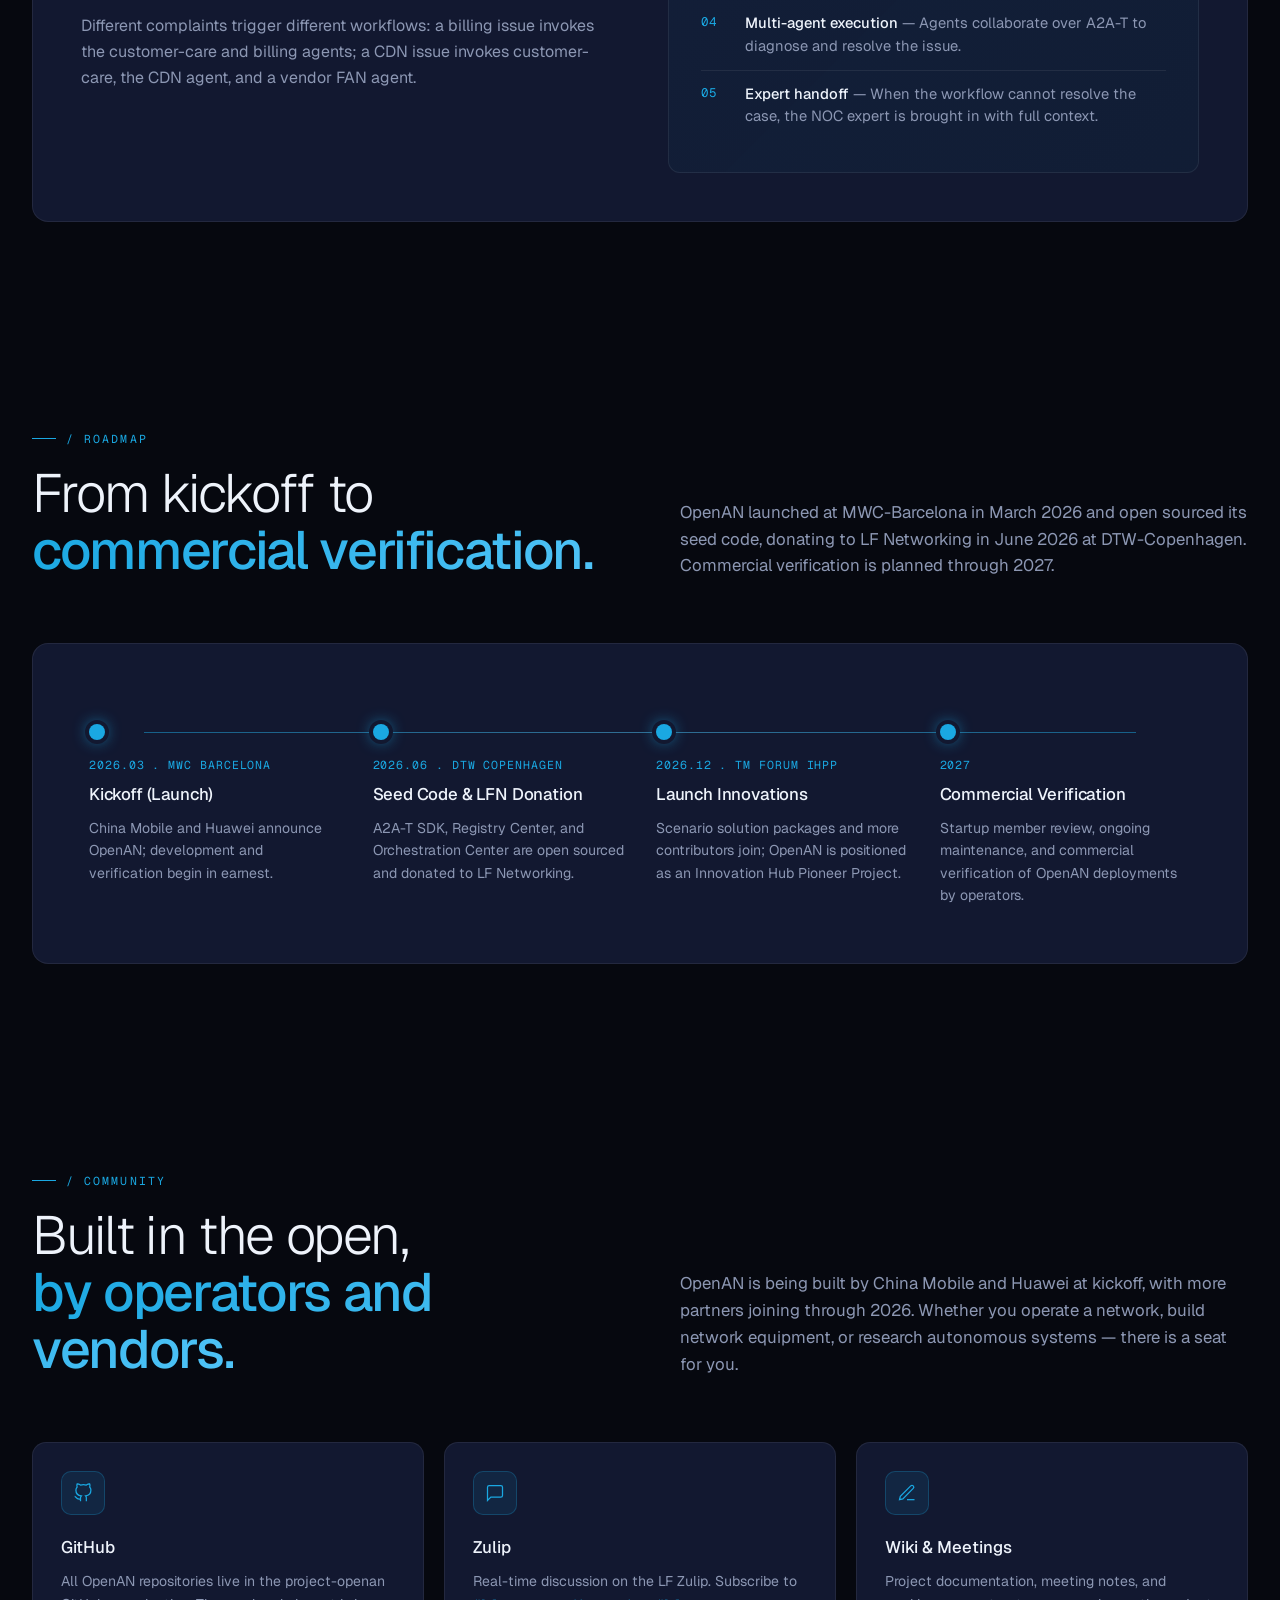
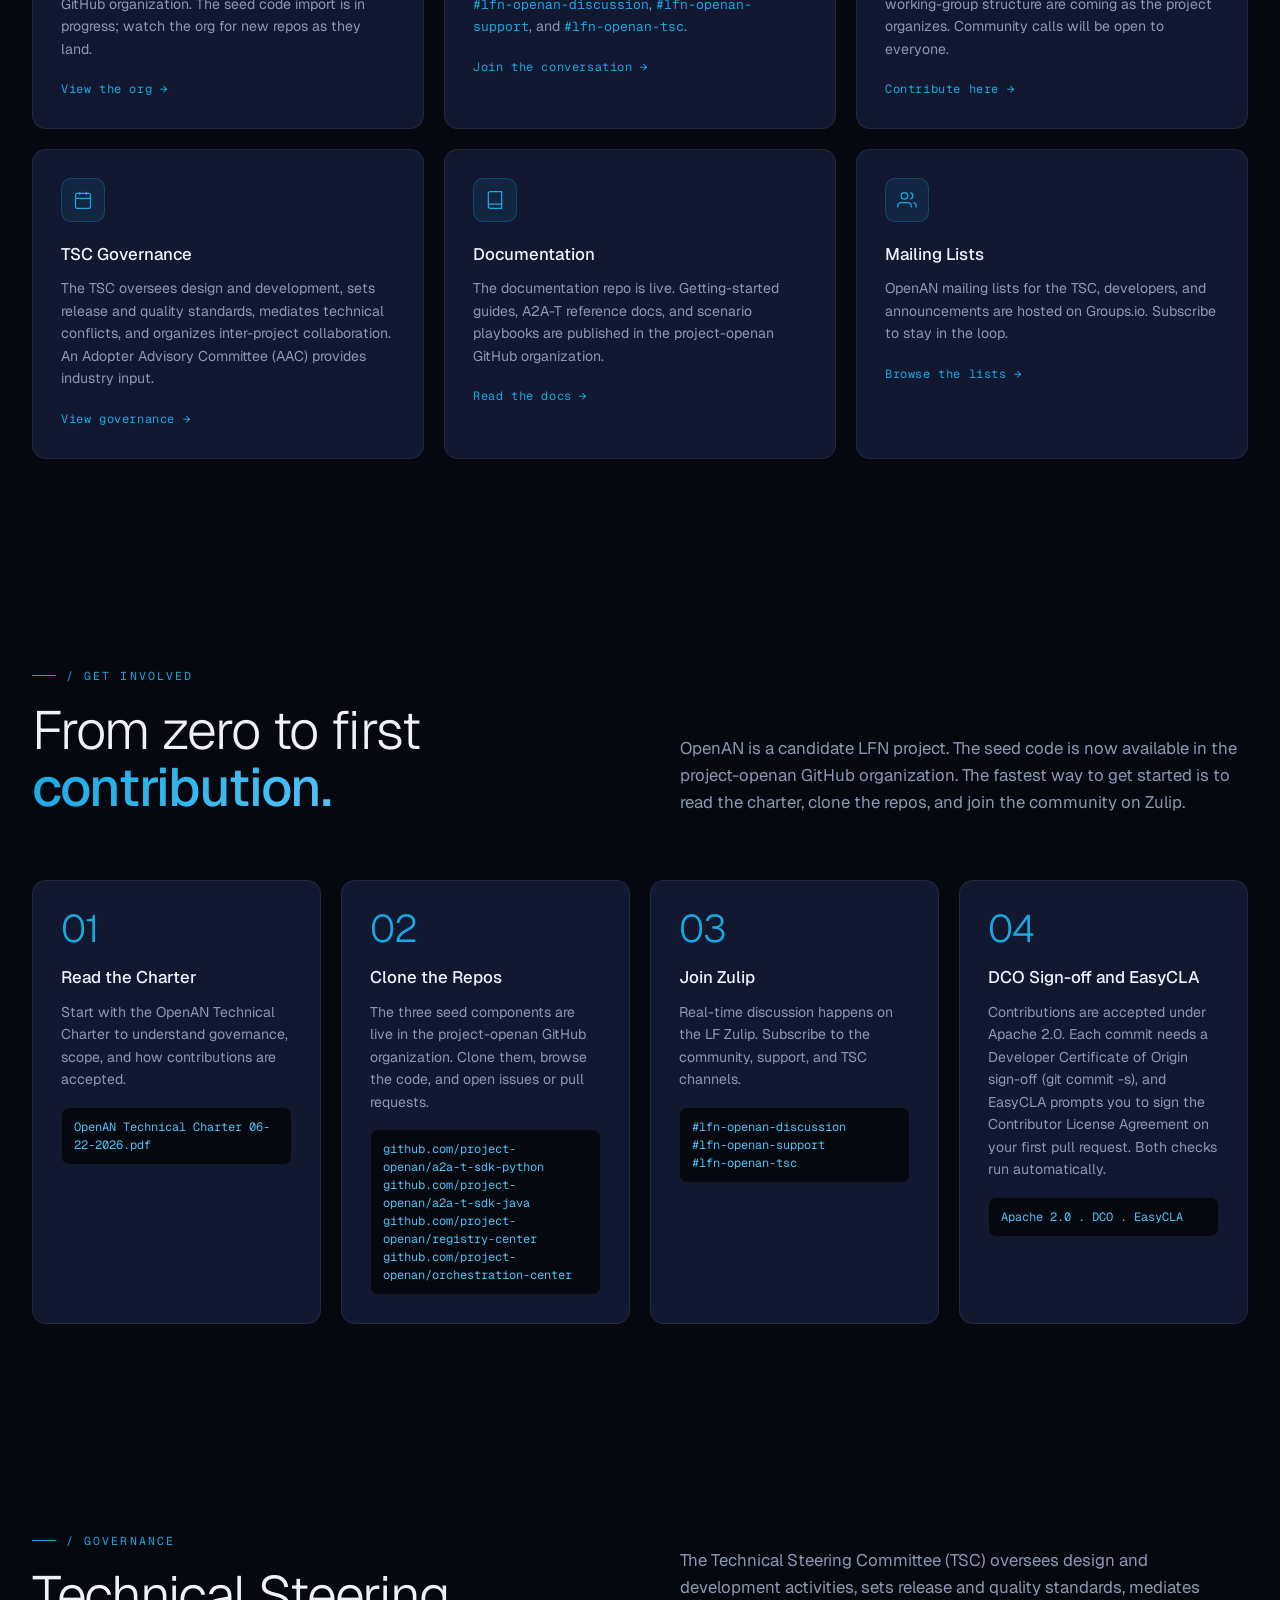
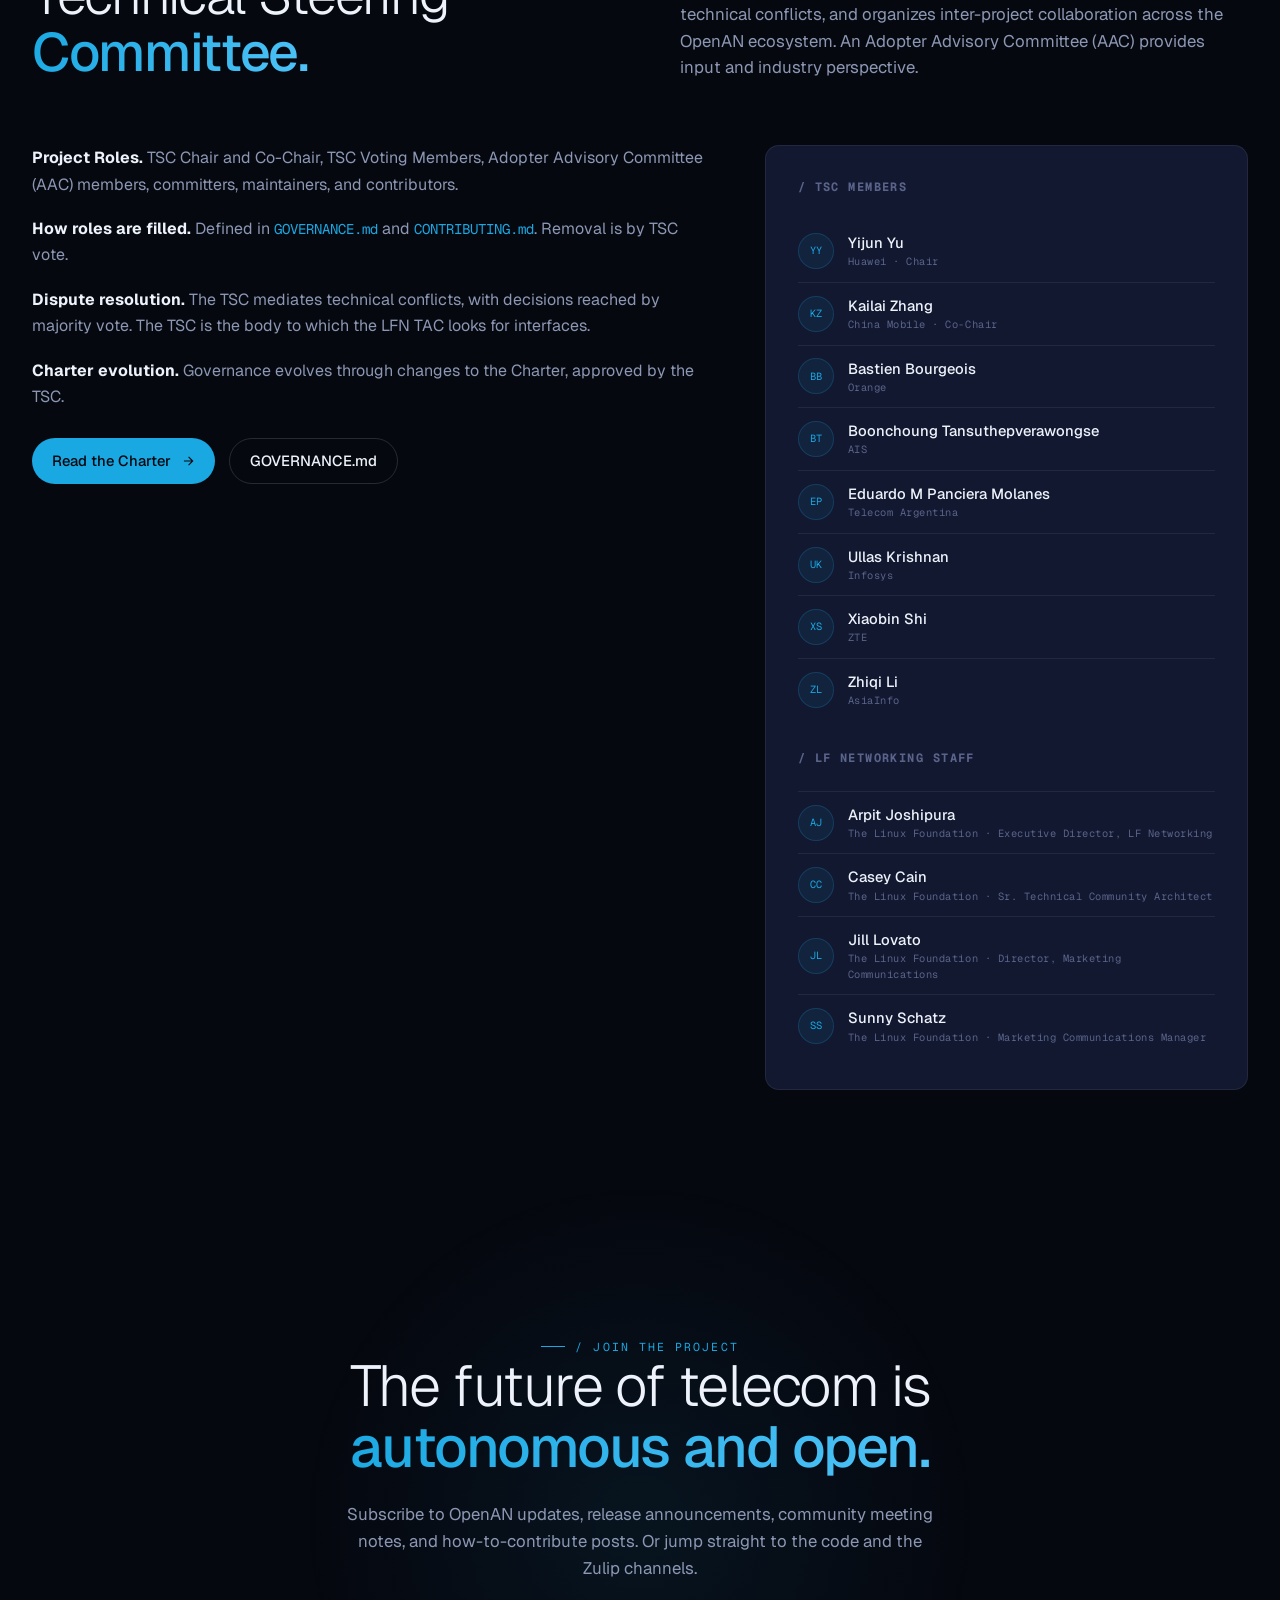
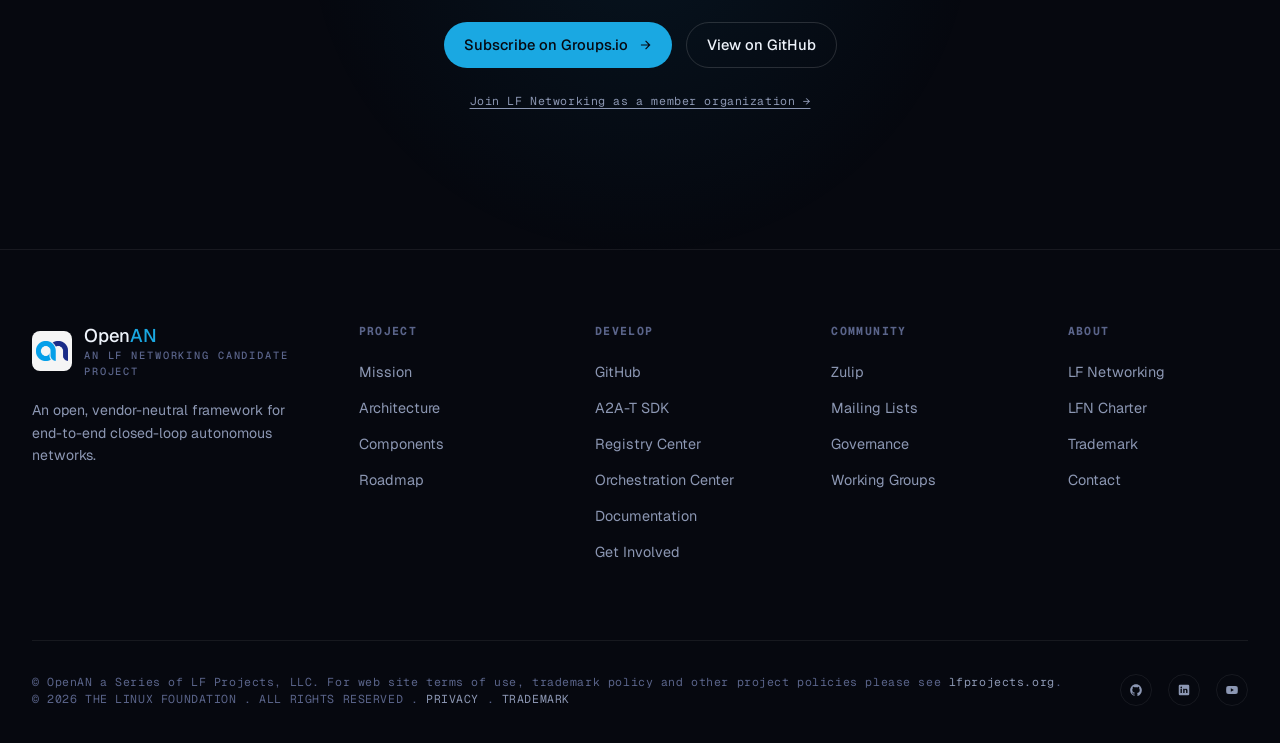
==== commit dd90c2fd: "Merge pull request #6 from XunliYang/main Correct TSC  member description" ====
--- a/index.html
+++ b/index.html
@@ -1476,7 +1476,7 @@
 
     <div class="tsc-grid">
       <div class="tsc-info">
-        <p><strong style="color: var(--text);">Project Roles.</strong> TSC Chair and Vice-Chair, TSC Voting Members, Adopter Advisory Committee (AAC) members, committers, maintainers, and contributors.</p>
+        <p><strong style="color: var(--text);">Project Roles.</strong> TSC Chair and Co-Chair, TSC Voting Members, Adopter Advisory Committee (AAC) members, committers, maintainers, and contributors.</p>
         <p><strong style="color: var(--text);">How roles are filled.</strong> Defined in <code style="font-family: var(--mono); color: var(--signal); font-size: 0.88rem;">GOVERNANCE.md</code> and <code style="font-family: var(--mono); color: var(--signal); font-size: 0.88rem;">CONTRIBUTING.md</code>. Removal is by TSC vote.</p>
         <p><strong style="color: var(--text);">Dispute resolution.</strong> The TSC mediates technical conflicts, with decisions reached by majority vote. The TSC is the body to which the LFN TAC looks for interfaces.</p>
         <p><strong style="color: var(--text);">Charter evolution.</strong> Governance evolves through changes to the Charter, approved by the TSC.</p>
@@ -1503,7 +1503,7 @@
           <div class="tsc-member-avatar">KZ</div>
           <div>
             <div class="tsc-member-name">Kailai Zhang</div>
-            <div class="tsc-member-org">China Mobile &middot; Vice Chair</div>
+            <div class="tsc-member-org">China Mobile &middot; Co-Chair</div>
           </div>
         </div>
         <div class="tsc-member">
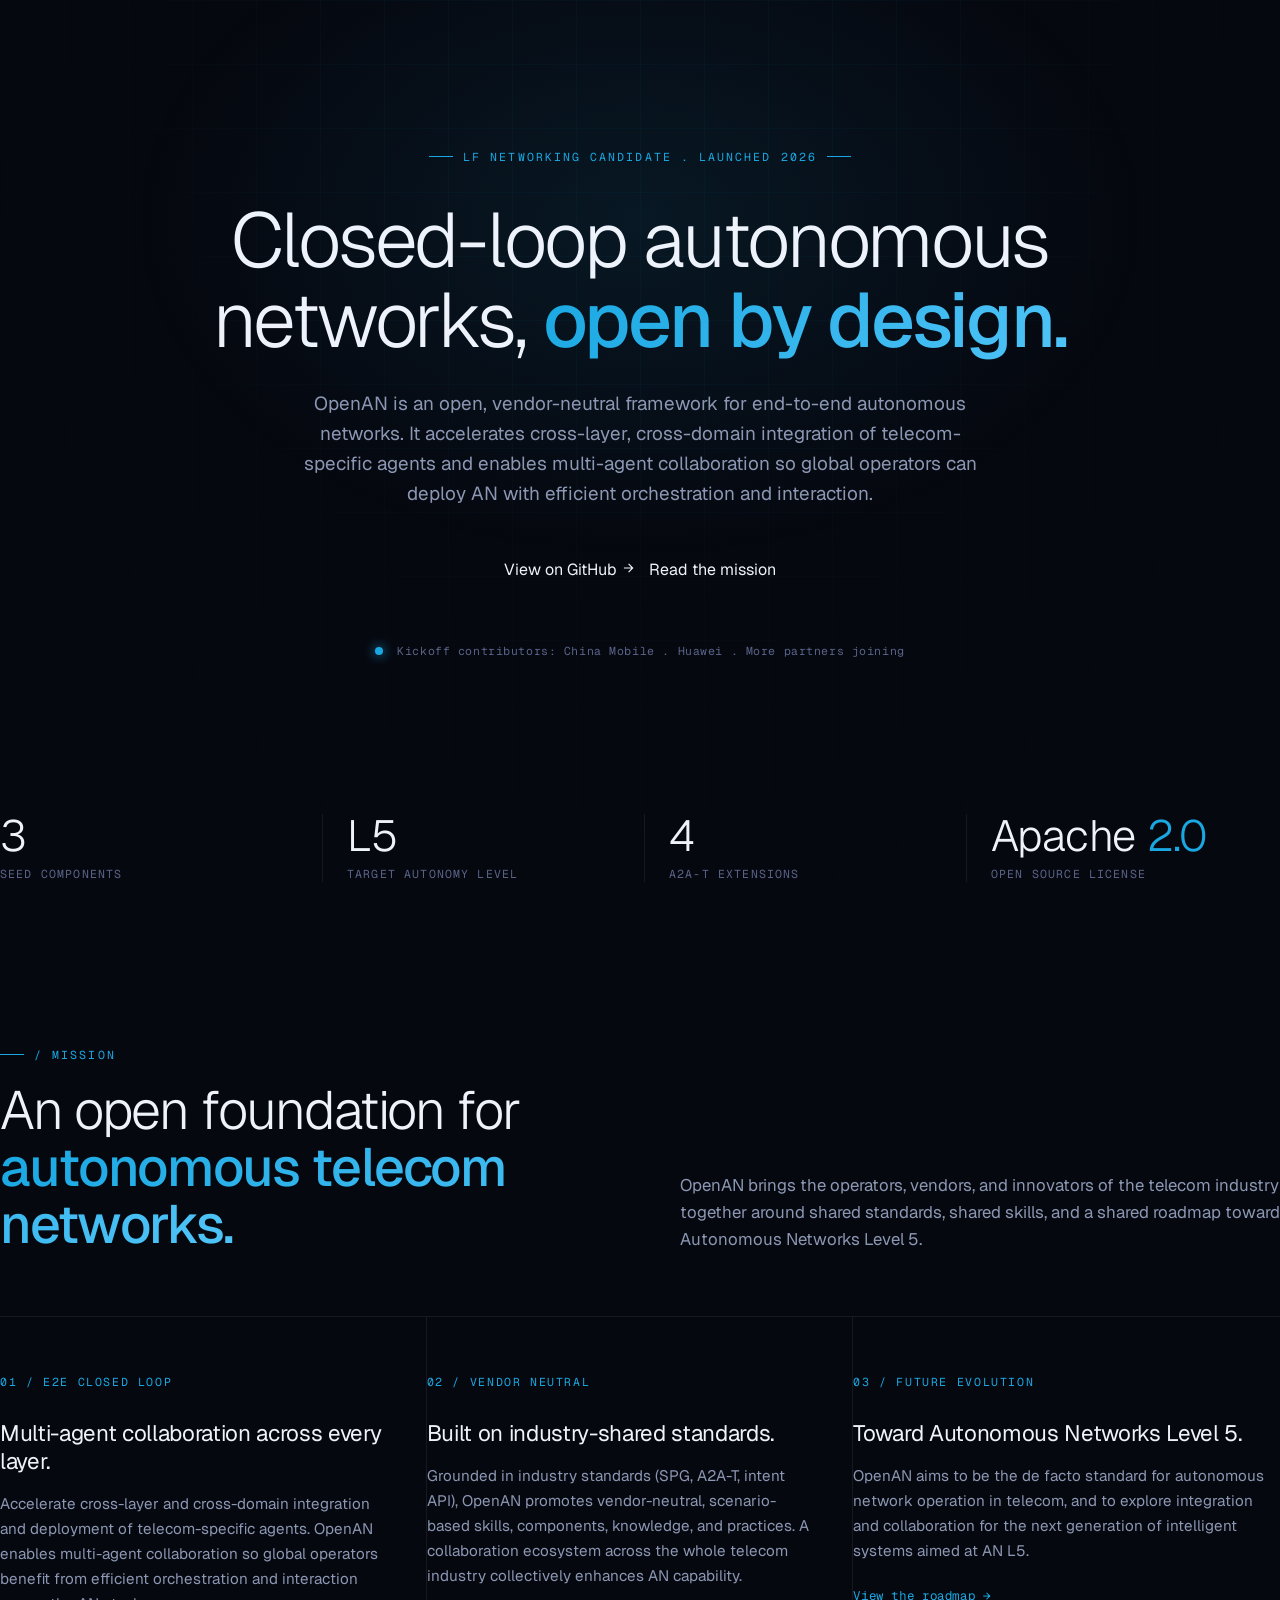
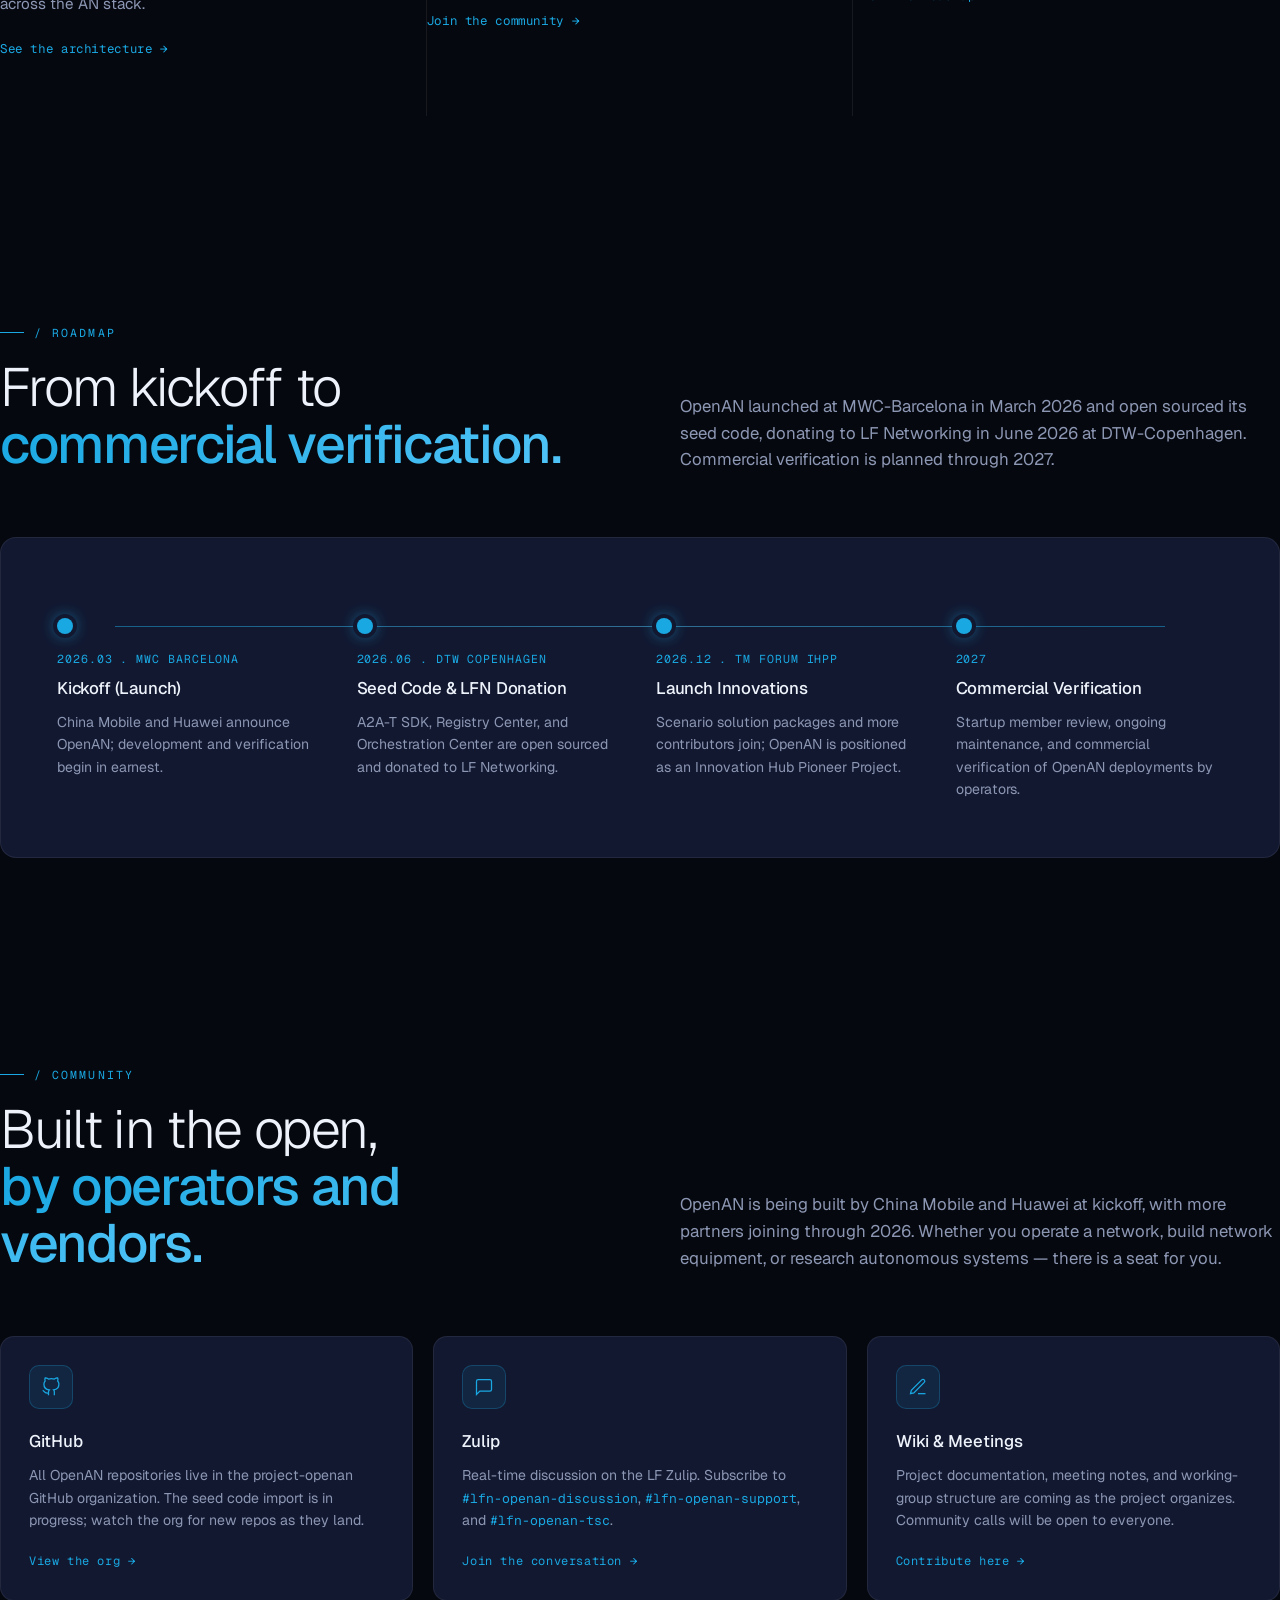
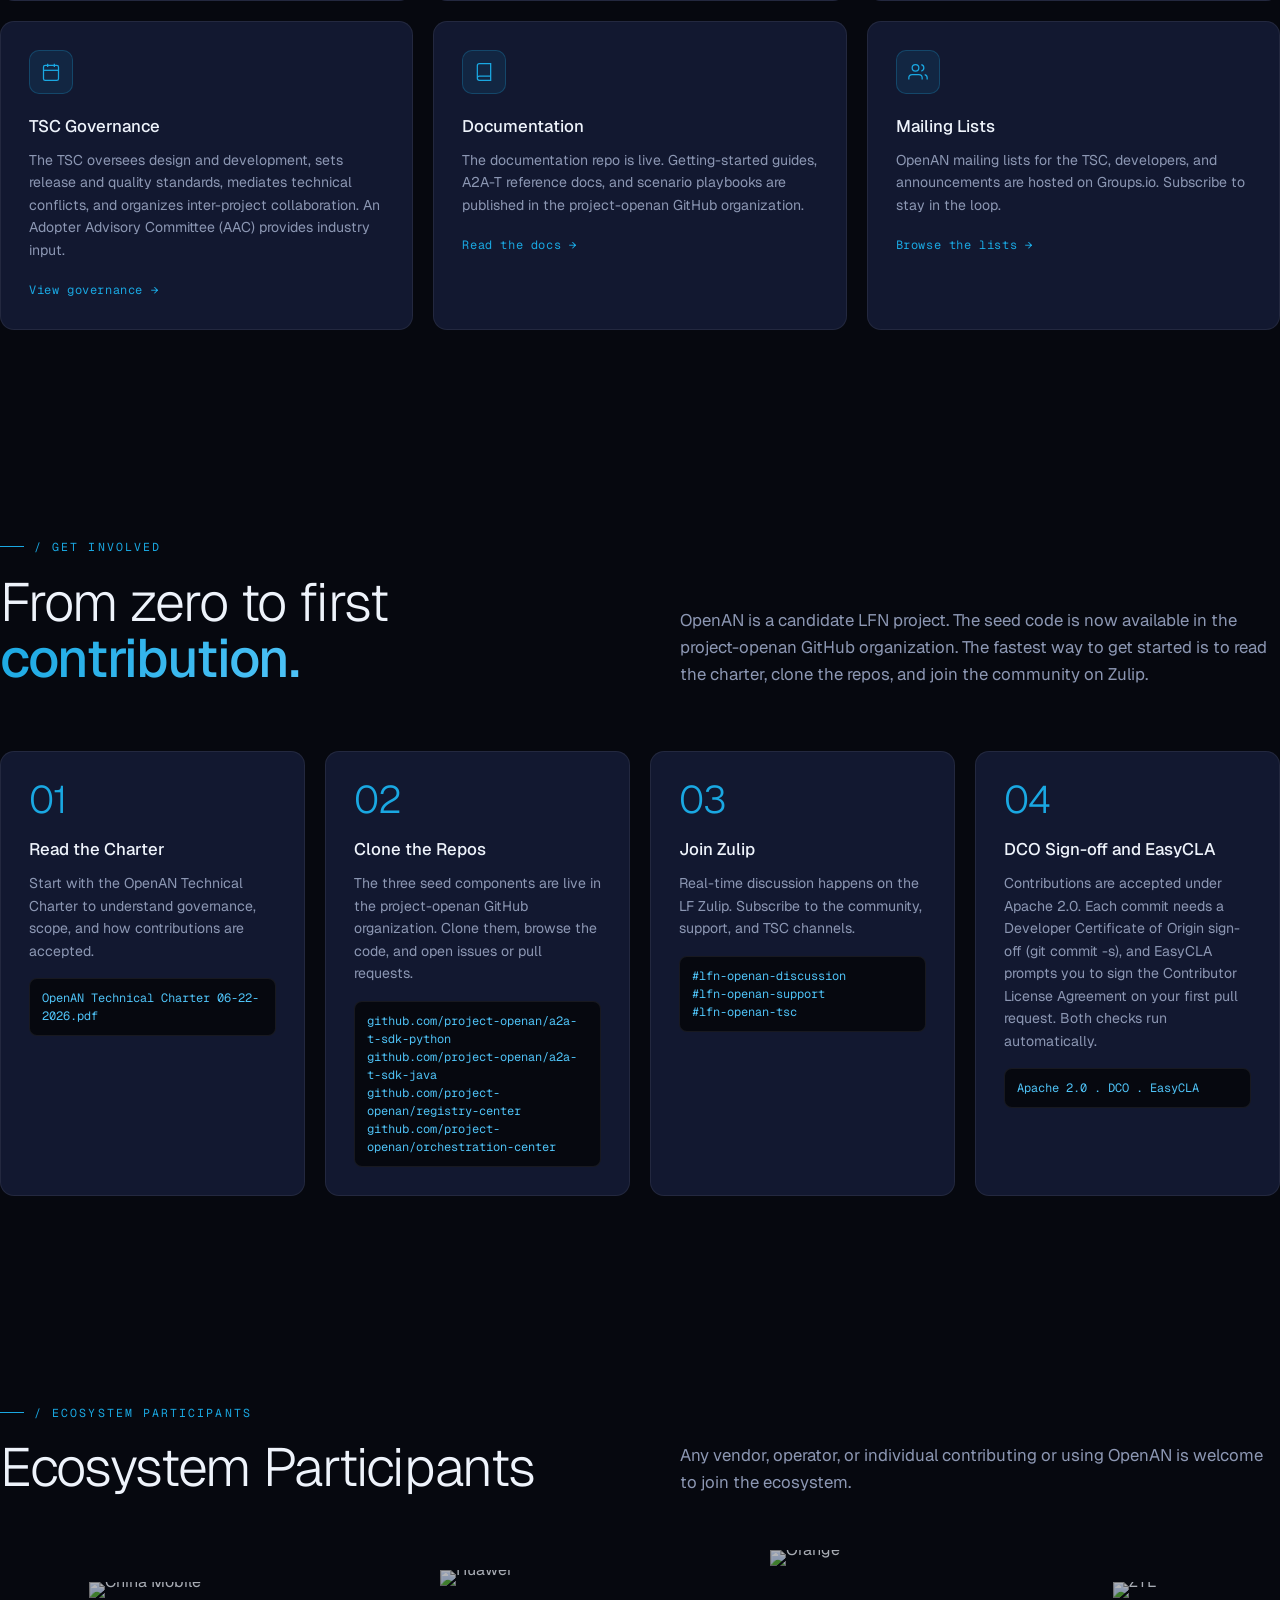
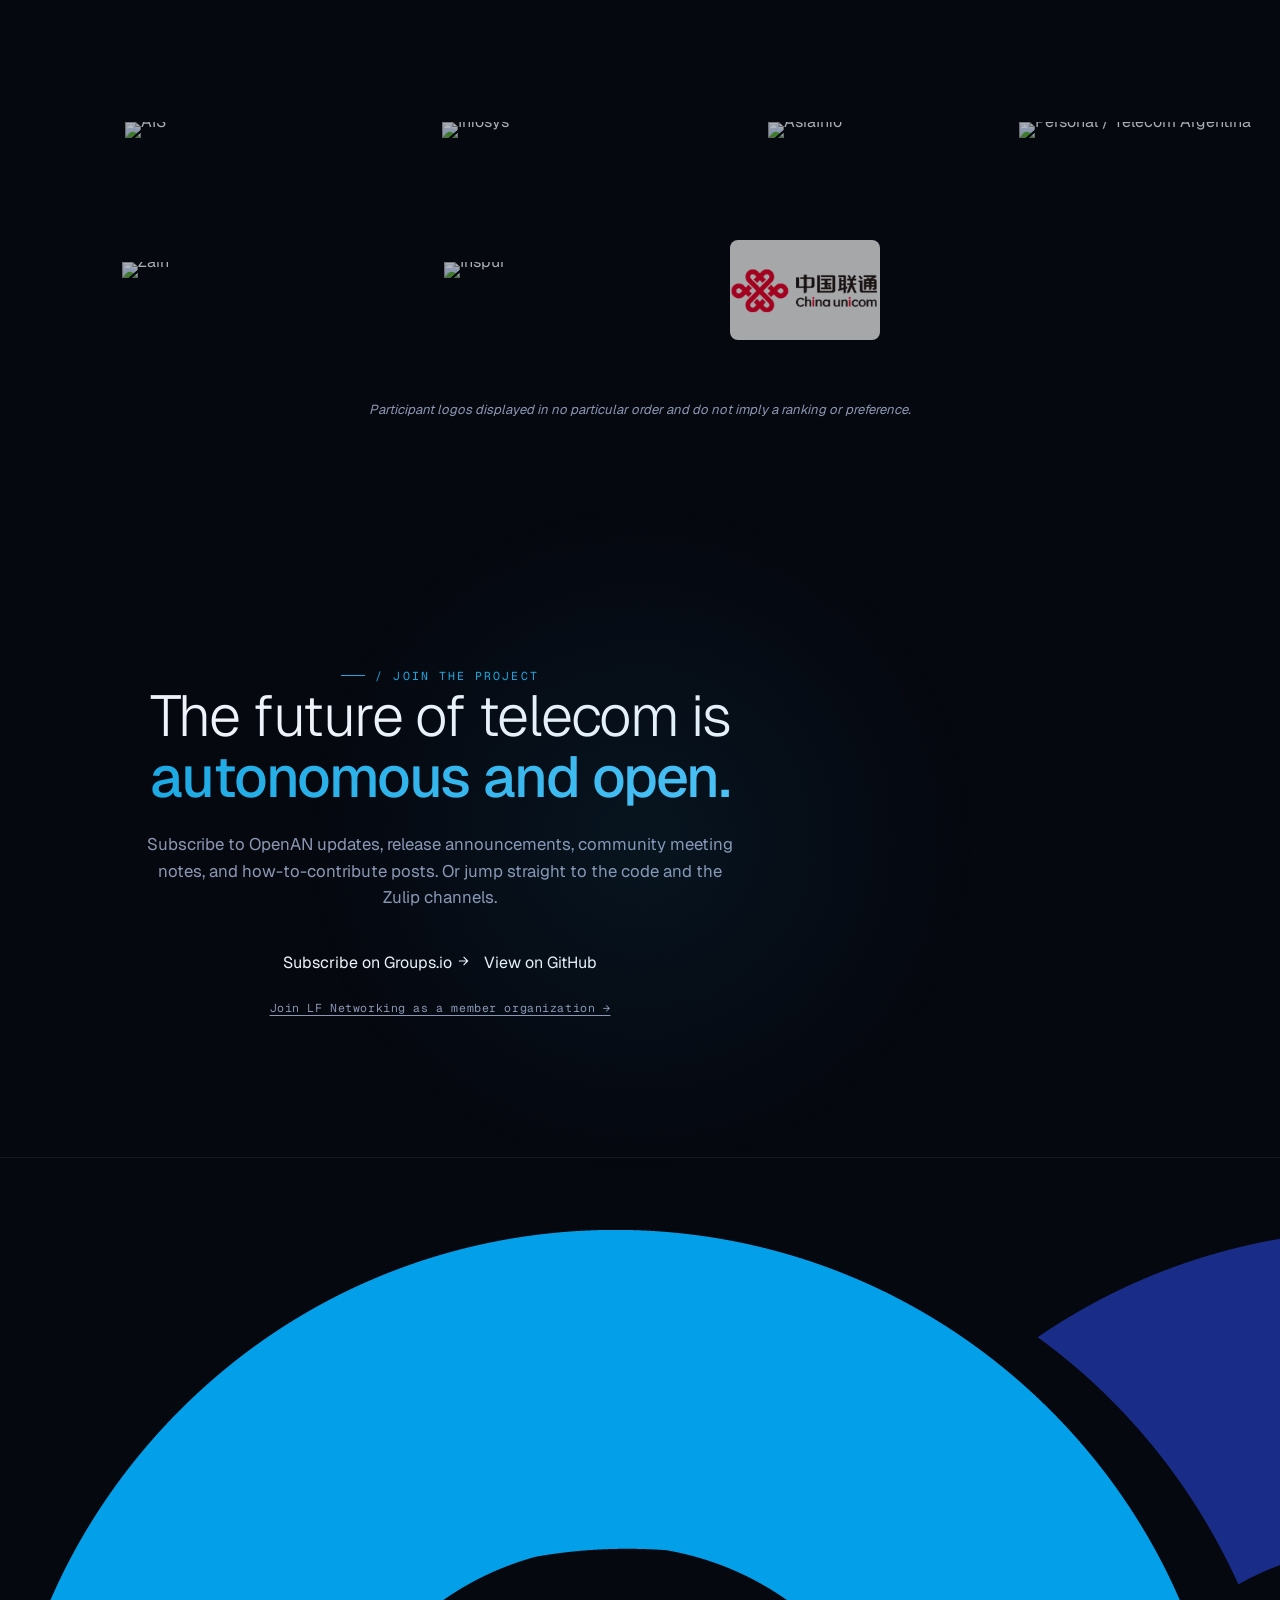
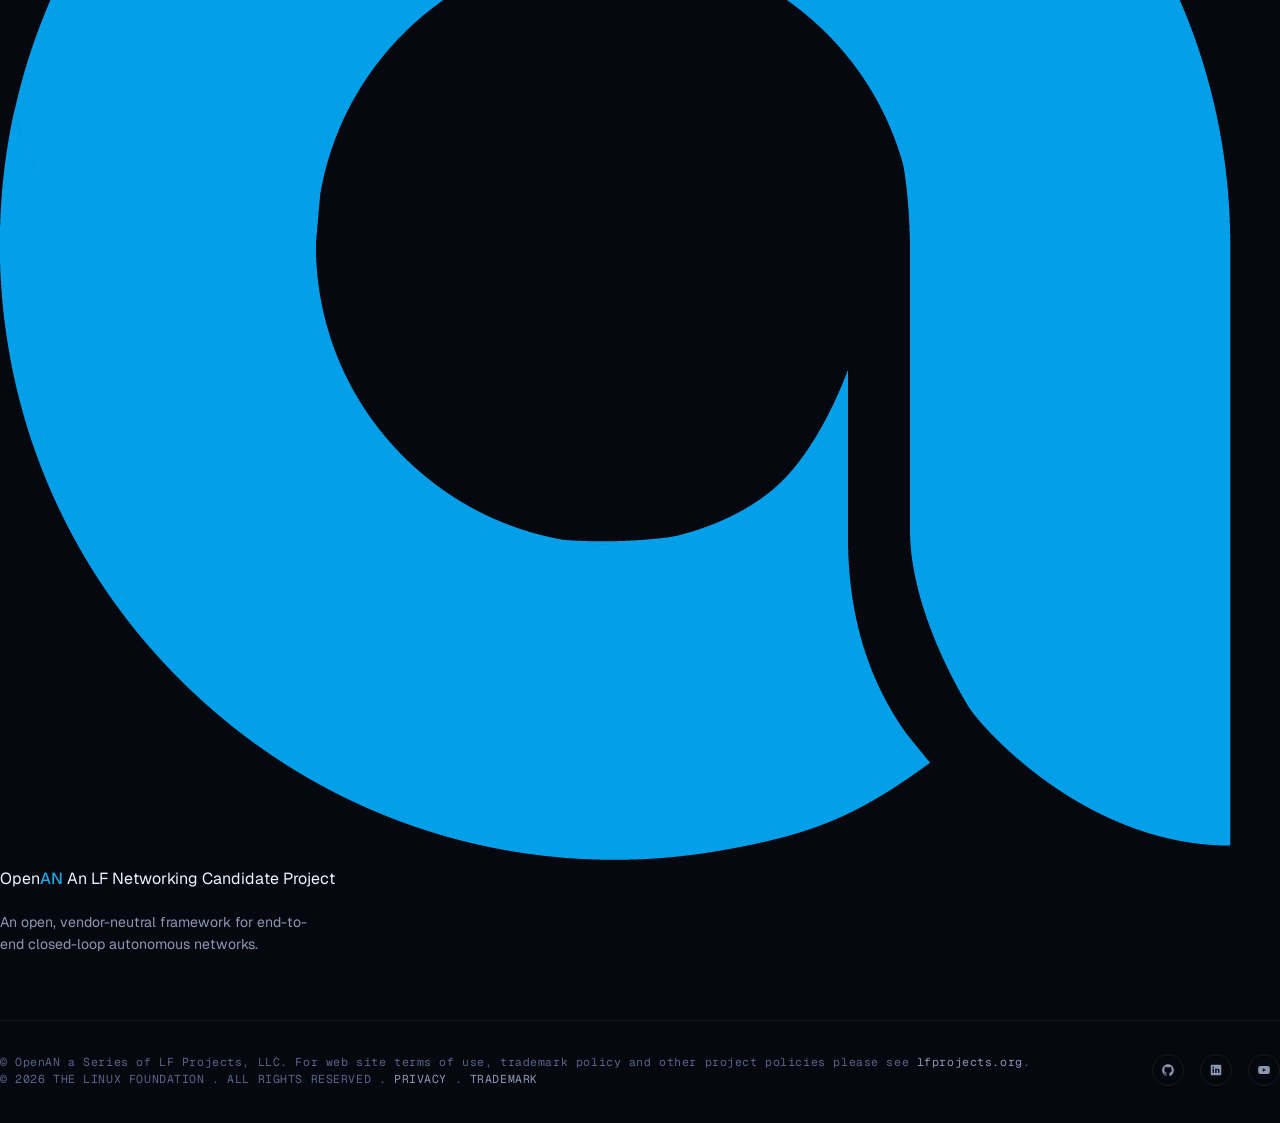
==== commit fd054390: "feat: china-unicom-join Signed-off-by: Junjie Huang <huangjunjie72@huawei.com>" ====
--- a/index.html
+++ b/index.html
@@ -9,6 +9,7 @@
 <link rel="preconnect" href="https://fonts.gstatic.com" crossorigin>
 <link href="https://fonts.googleapis.com/css2?family=Geist:wght@300;400;500;600;700&family=Geist+Mono:wght@400;500&display=swap" rel="stylesheet">
 <link rel="icon" type="image/png" href="./src/images/openan-logo.png">
+<link rel="stylesheet" href="components/navbar.css">
 <style>
   :root {
     --void: #06080f;
@@ -41,7 +42,6 @@
     font-size: 16px;
     line-height: 1.5;
     -webkit-font-smoothing: antialiased;
-    overflow-x: hidden;
   }
 
   /* Layered background: subtle grid + cool radial glow */
@@ -67,16 +67,6 @@
   }
 
   a { color: inherit; text-decoration: none; }
-  button { font: inherit; cursor: pointer; border: none; background: none; color: inherit; }
-  img, svg { display: block; max-width: 100%; }
-
-  .container {
-    max-width: 1320px;
-    margin: 0 auto;
-    padding: 0 32px;
-    position: relative;
-    z-index: 1;
-  }
 
   section { padding: 100px 0; position: relative; z-index: 1; }
 
@@ -126,149 +116,6 @@
     line-height: 1.6;
   }
   .section-tag { color: var(--signal); }
-
-  /* ---------- TOP UTILITY BAR ---------- */
-  .topbar {
-    border-bottom: 1px solid var(--border);
-    background: rgba(6,8,15,0.6);
-    backdrop-filter: blur(8px);
-    position: relative;
-    z-index: 50;
-  }
-  .topbar-inner {
-    display: flex;
-    justify-content: space-between;
-    align-items: center;
-    padding: 10px 0;
-    font-family: var(--mono);
-    font-size: 0.7rem;
-    letter-spacing: 0.06em;
-    color: var(--text-dim);
-  }
-  .topbar a { color: var(--text-muted); }
-  .topbar a:hover { color: var(--signal); }
-  .topbar-right { display: flex; gap: 24px; }
-
-  /* ---------- HEADER ---------- */
-  .header {
-    position: sticky;
-    top: 0;
-    z-index: 100;
-    background: rgba(6,8,15,0.85);
-    backdrop-filter: blur(12px);
-    border-bottom: 1px solid var(--border);
-  }
-  .header-inner {
-    display: flex;
-    align-items: center;
-    justify-content: space-between;
-    padding: 18px 0;
-  }
-  .logo {
-    display: flex;
-    align-items: center;
-    gap: 12px;
-  }
-  .logo-mark {
-    width: 40px; height: 40px;
-    border-radius: 8px;
-    display: grid;
-    place-items: center;
-    position: relative;
-    overflow: hidden;
-    flex-shrink: 0;
-    background: rgba(255,255,255,0.96);
-    padding: 4px;
-  }
-  .logo-mark img {
-    width: 100%; height: 100%;
-    object-fit: contain;
-  }
-  .logo-text {
-    font-family: var(--display);
-    font-weight: 500;
-    font-size: 1.15rem;
-    letter-spacing: -0.01em;
-  }
-  .logo-text span {
-    font-family: var(--mono);
-    font-size: 0.65rem;
-    letter-spacing: 0.18em;
-    color: var(--text-dim);
-    display: block;
-    margin-top: -2px;
-    text-transform: uppercase;
-  }
-
-  .nav {
-    display: flex;
-    gap: 36px;
-    font-size: 0.92rem;
-    font-weight: 400;
-  }
-  .nav a {
-    color: var(--text-muted);
-    transition: color 0.2s;
-    position: relative;
-    padding: 6px 0;
-  }
-  .nav a:hover { color: var(--text); }
-  .nav a::after {
-    content: "";
-    position: absolute;
-    left: 0; right: 100%; bottom: 0;
-    height: 1px;
-    background: var(--signal);
-    transition: right 0.3s ease;
-  }
-  .nav a:hover::after { right: 0; }
-
-  .header-actions { display: flex; align-items: center; gap: 20px; }
-  .icon-btn {
-    width: 38px; height: 38px;
-    border: 1px solid var(--border);
-    border-radius: 50%;
-    display: grid;
-    place-items: center;
-    transition: all 0.2s;
-  }
-  .icon-btn:hover { border-color: var(--signal); color: var(--signal); }
-
-  .btn {
-    display: inline-flex;
-    align-items: center;
-    gap: 10px;
-    padding: 11px 20px;
-    border-radius: 999px;
-    font-weight: 500;
-    font-size: 0.92rem;
-    transition: all 0.25s;
-  }
-  .btn-primary {
-    background: var(--signal);
-    color: var(--void);
-  }
-  .btn-primary:hover {
-    background: var(--text);
-    box-shadow: 0 0 0 4px rgba(26,168,226,0.18);
-  }
-  .btn-ghost {
-    border: 1px solid var(--border-strong);
-    color: var(--text);
-  }
-  .btn-ghost:hover { border-color: var(--signal); color: var(--signal); }
-
-  .hamburger {
-    display: none;
-    width: 38px; height: 38px;
-    border: 1px solid var(--border);
-    border-radius: 50%;
-    place-items: center;
-    cursor: pointer;
-    background: none;
-    color: var(--text);
-  }
-  .hamburger:hover { border-color: var(--signal); color: var(--signal); }
 
   /* ---------- HERO ---------- */
   .hero {
@@ -403,219 +250,6 @@
   }
   .pillar-link:hover { opacity: 0.8; }
 
-  /* ---------- ARCHITECTURE CARD ---------- */
-  .architecture-card {
-    display: grid;
-    grid-template-columns: 1fr 1fr;
-    background: var(--surface);
-    border: 1px solid var(--border);
-    border-radius: 16px;
-    overflow: hidden;
-  }
-  .arch-content { padding: 56px; }
-  .arch-content h3 {
-    font-family: var(--display);
-    font-weight: 400;
-    font-size: 1.7rem;
-    line-height: 1.2;
-    letter-spacing: -0.02em;
-    margin: 18px 0 18px;
-  }
-  .arch-content p {
-    color: var(--text-muted);
-    line-height: 1.65;
-    margin-bottom: 32px;
-  }
-  .arch-meta {
-    display: flex;
-    gap: 36px;
-    margin-bottom: 32px;
-    padding: 20px 0;
-    border-top: 1px solid var(--border);
-    border-bottom: 1px solid var(--border);
-  }
-  .arch-meta div { display: flex; flex-direction: column; gap: 4px; }
-  .arch-meta strong {
-    font-family: var(--display);
-    font-weight: 400;
-    font-size: 1.6rem;
-    color: var(--signal);
-  }
-  .arch-meta span {
-    font-family: var(--mono);
-    font-size: 0.7rem;
-    color: var(--text-dim);
-    text-transform: uppercase;
-    letter-spacing: 0.08em;
-  }
-  .arch-visual {
-    background: linear-gradient(135deg, rgba(26,168,226,0.06), rgba(0,188,212,0.04));
-    border-left: 1px solid var(--border);
-    display: grid;
-    place-items: center;
-    min-height: 480px;
-  }
-
-  /* ---------- COMPONENT CARDS ---------- */
-  .components-grid {
-    display: grid;
-    grid-template-columns: repeat(3, 1fr);
-    gap: 20px;
-  }
-  .component-card {
-    background: var(--surface);
-    border: 1px solid var(--border);
-    border-radius: 14px;
-    padding: 32px;
-    transition: all 0.25s;
-  }
-  .component-card:hover {
-    border-color: var(--signal);
-    transform: translateY(-2px);
-    box-shadow: 0 12px 32px -16px rgba(26,168,226,0.4);
-  }
-  .component-num {
-    font-family: var(--mono);
-    font-size: 0.72rem;
-    color: var(--signal);
-    letter-spacing: 0.14em;
-    margin-bottom: 14px;
-    display: block;
-  }
-  .component-card h4 {
-    font-family: var(--display);
-    font-weight: 500;
-    font-size: 1.25rem;
-    margin-bottom: 12px;
-    letter-spacing: -0.01em;
-  }
-  .component-card .desc {
-    color: var(--text-muted);
-    font-size: 0.92rem;
-    line-height: 1.65;
-    margin-bottom: 18px;
-  }
-  .component-card .tags {
-    display: flex;
-    flex-wrap: wrap;
-    gap: 6px;
-  }
-  .component-card .tags span {
-    font-family: var(--mono);
-    font-size: 0.68rem;
-    color: var(--text-muted);
-    background: var(--surface-2);
-    padding: 4px 10px;
-    border-radius: 999px;
-    letter-spacing: 0.05em;
-  }
-
-  /* ---------- EXTENSIONS / PROJECT CARDS ---------- */
-  .projects-grid {
-    display: grid;
-    grid-template-columns: repeat(3, 1fr);
-    gap: 1px;
-    background: var(--border);
-    border: 1px solid var(--border);
-    border-radius: 14px;
-    overflow: hidden;
-  }
-  .project-card {
-    background: var(--surface);
-    padding: 32px;
-    transition: background 0.25s;
-  }
-  .project-card:hover { background: var(--surface-2); }
-  .project-card h4 {
-    font-family: var(--display);
-    font-weight: 500;
-    font-size: 1.1rem;
-    margin-bottom: 12px;
-    letter-spacing: -0.01em;
-    display: flex;
-    justify-content: space-between;
-    align-items: center;
-    gap: 12px;
-  }
-  .project-card h4 .tag {
-    font-family: var(--mono);
-    font-size: 0.65rem;
-    color: var(--signal);
-    background: rgba(26,168,226,0.1);
-    border: 1px solid rgba(26,168,226,0.25);
-    padding: 3px 8px;
-    border-radius: 999px;
-    letter-spacing: 0.05em;
-    text-transform: uppercase;
-    font-weight: 400;
-  }
-  .project-card .desc {
-    color: var(--text-muted);
-    font-size: 0.88rem;
-    line-height: 1.6;
-    margin-bottom: 16px;
-  }
-  .proj-link {
-    color: var(--signal);
-    font-family: var(--mono);
-    font-size: 0.75rem;
-    letter-spacing: 0.05em;
-  }
-
-  /* ---------- USE CASE ---------- */
-  .usecase-card {
-    background: var(--surface);
-    border: 1px solid var(--border);
-    border-radius: 16px;
-    padding: 48px;
-    display: grid;
-    grid-template-columns: 1fr 1fr;
-    gap: 56px;
-    align-items: center;
-  }
-  .usecase-card h3 {
-    font-family: var(--display);
-    font-weight: 400;
-    font-size: 1.5rem;
-    margin: 18px 0;
-    letter-spacing: -0.02em;
-  }
-  .usecase-card p {
-    color: var(--text-muted);
-    line-height: 1.65;
-    margin-bottom: 14px;
-  }
-  .usecase-flow {
-    background: linear-gradient(135deg, rgba(26,168,226,0.05), rgba(0,188,212,0.03));
-    border: 1px solid var(--border);
-    border-radius: 12px;
-    padding: 32px;
-  }
-  .usecase-flow ol {
-    list-style: none;
-    counter-reset: flow;
-  }
-  .usecase-flow li {
-    counter-increment: flow;
-    padding: 12px 0 12px 44px;
-    border-top: 1px solid var(--border);
-    position: relative;
-    color: var(--text-muted);
-    font-size: 0.92rem;
-    line-height: 1.55;
-  }
-  .usecase-flow li:first-child { border-top: none; }
-  .usecase-flow li::before {
-    content: counter(flow, decimal-leading-zero);
-    position: absolute;
-    left: 0; top: 12px;
-    font-family: var(--mono);
-    font-size: 0.78rem;
-    color: var(--signal);
-    letter-spacing: 0.05em;
-  }
-  .usecase-flow li strong { color: var(--text); font-weight: 500; }
-
   /* ---------- ROADMAP ---------- */
   .roadmap-card {
     background: var(--surface);
@@ -760,6 +394,62 @@
     font-family: var(--mono);
     font-size: 0.75rem;
     letter-spacing: 0.05em;
+  }
+
+  /* ---------- DEMO ---------- */
+  .demo-grid {
+    display: grid;
+    grid-template-columns: repeat(3, 1fr);
+    gap: 20px;
+  }
+  .demo-card {
+    display: block;
+    border: 1px solid var(--border);
+    border-radius: 14px;
+    overflow: hidden;
+    transition: all 0.25s;
+  }
+  .demo-card:hover {
+    border-color: var(--signal);
+    transform: translateY(-2px);
+    box-shadow: 0 12px 32px -16px rgba(26,168,226,0.4);
+  }
+  .demo-image {
+    position: relative;
+    width: 100%;
+    aspect-ratio: 16 / 9;
+    background: linear-gradient(135deg, rgba(26,168,226,0.08), rgba(0,188,212,0.04));
+    overflow: hidden;
+    display: grid;
+    place-items: center;
+  }
+  .demo-image img {
+    width: 100%;
+    height: 100%;
+    object-fit: contain;
+    padding: 20px;
+  }
+  .demo-caption {
+    position: absolute;
+    bottom: 0;
+    left: 0;
+    right: 0;
+    padding: 36px 28px 28px;
+    background: linear-gradient(to top, rgba(12,16,32,0.96), rgba(12,16,32,0.5), transparent);
+  }
+  .demo-caption h3 {
+    font-family: var(--display);
+    font-weight: 500;
+    font-size: 1.15rem;
+    color: var(--text);
+    margin-bottom: 6px;
+    letter-spacing: -0.01em;
+  }
+  .demo-caption p {
+    font-family: var(--sans);
+    font-size: 0.85rem;
+    color: var(--text-muted);
+    line-height: 1.45;
   }
 
   /* ---------- GOVERNANCE ---------- */
@@ -902,6 +592,8 @@
     padding: 12px 24px;
     background: var(--signal);
     color: var(--void);
+    border: none;
+    cursor: pointer;
     border-radius: 999px;
     font-weight: 500;
     font-size: 0.9rem;
@@ -978,101 +670,112 @@
 
   /* ---------- RESPONSIVE ---------- */
   @media (max-width: 1024px) {
-    .nav { display: none; }
-    .hamburger { display: grid; }
     .hero { padding: 100px 0 100px; }
     .stats-grid { grid-template-columns: repeat(2, 1fr); gap: 32px; }
     .cap-grid { grid-template-columns: 1fr; }
     .pillar { border-right: none; border-bottom: 1px solid var(--border); padding: 36px 0 !important; }
     .pillar:last-child { border-bottom: none; }
     .pillar-num { margin-bottom: 24px; }
-    .architecture-card { grid-template-columns: 1fr; }
-    .arch-content { padding: 40px; }
-    .arch-visual { border-left: none; border-top: 1px solid var(--border); min-height: 360px; padding: 32px; }
-    .components-grid { grid-template-columns: 1fr; }
-    .projects-grid { grid-template-columns: repeat(2, 1fr); }
-    .usecase-card { grid-template-columns: 1fr; gap: 32px; padding: 36px; }
     .roadmap-card { padding: 36px; }
     .roadmap-grid { grid-template-columns: 1fr 1fr; gap: 32px 24px; }
     .roadmap-grid::before { display: none; }
     .steps-grid { grid-template-columns: repeat(2, 1fr); }
     .community-grid { grid-template-columns: repeat(2, 1fr); }
+    .demo-grid { grid-template-columns: 1fr; }
     .tsc-grid { grid-template-columns: 1fr; }
     .footer-grid { grid-template-columns: repeat(2, 1fr); gap: 40px; }
     .section-head { grid-template-columns: 1fr; gap: 24px; align-items: start; margin-bottom: 48px; }
   }
   @media (max-width: 640px) {
-    .container { padding: 0 20px; }
     section { padding: 72px 0; }
     .stats-grid { grid-template-columns: 1fr 1fr; }
     .stat { border-left: none; padding-left: 0; }
-    .projects-grid { grid-template-columns: 1fr; }
-    .community-grid { grid-template-columns: 1fr; }
-    .steps-grid { grid-template-columns: 1fr; }
     .roadmap-grid { grid-template-columns: 1fr; }
     .footer-grid { grid-template-columns: 1fr; }
-    .topbar-right { display: none; }
-    .header-actions .btn-ghost { display: none; }
     .newsletter-form { flex-direction: column; border-radius: 16px; padding: 8px; }
     .newsletter-form button { border-radius: 12px; }
-    .arch-meta { flex-direction: column; gap: 16px; }
+  }
+
+  /* ---------- PARTNER LOGO GRID ---------- */
+  .partner-grid {
+    margin: 60px 0;
+    display: grid;
+    grid-template-columns: repeat(4, 1fr);
+    gap: 40px;
+    align-items: center;
+    justify-items: center;
+  }
+  .partner-logo {
+    height: 56px;
+    width: auto;
+    max-width: 100%;
+    opacity: 0.7;
+    transition: opacity 0.3s;
+  }
+.partner-grid a {
+    display: flex;
+    align-items: center;
+    justify-content: center;
+    line-height: 0;
+    height: 100px;
+  }
+  .partner-logo:hover {
+    opacity: 1;
+  }
+
+  /* Orange and Huawei logos render smaller at 56px; widen them slightly */
+  .partner-logo[alt="Orange"] {
+    height: 120px;
+  }
+  .partner-logo[alt="Huawei"] {
+    height: 80px;
+  }
+  /* China Unicom logo on a gray tile so it reads on light backgrounds */
+  .partner-logo[alt="China Unicom"] {
+    height: 100px;
+    background: #ececec;
+    border-radius: 8px;
+  }
+
+  .partner-note {
+    margin: 24px auto 0;
+    max-width: 620px;
+    text-align: center;
+    font-size: 0.82rem;
+    color: var(--text-muted);
+  }
+
+  @media (max-width: 768px) {
+    .partner-grid {
+      grid-template-columns: repeat(2, 1fr);
+      gap: 32px;
+    }
   }
 
   @media (prefers-reduced-motion: reduce) {
-    *, *::before, *::after { animation: none !important; transition-duration: 0.01ms !important; }
+    *, *::before, *::after {
+      animation: none !important;
+      transition-duration: 0.01ms !important;
+    }
   }
 </style>
 </head>
 <body>
 
-<!-- TOP UTILITY BAR -->
-<div class="topbar">
-  <div class="container topbar-inner">
-    <a href="https://lfnetworking.org">Part of LF Networking, a Linux Foundation project (candidate)</a>
-    <div class="topbar-right">
-      <a href="https://github.com/project-openan">GitHub</a>
-      <a href="https://linuxfoundation.zulipchat.com">Zulip</a>
-    </div>
-  </div>
+<!-- NAVBAR COMPONENT — injected from components/navbar.html by components/navbar.js -->
+<div id="navbar" data-active="index">
+  <noscript>
+    <div class="container" style="display:flex; align-items:center; gap:18px; flex-wrap:wrap; padding-top:14px; padding-bottom:14px; font-size:0.9rem;">
+      <a href="index.html" style="font-weight:600;">OpenAN</a>
+      <a href="index.html#about">About</a>
+      <a href="best-practices.html">Best Practices</a>
+      <a href="architecture.html">Architecture</a>
+      <a href="index.html#roadmap">Roadmap</a>
+      <a href="index.html#community">Community</a>
+      <a href="governance.html">Governance</a>
+    </div>
+  </noscript>
 </div>
-
-<!-- HEADER -->
-<header class="header">
-  <div class="container header-inner">
-    <a class="logo" href="#">
-      <div class="logo-mark">
-        <img src="./src/images/openan-logo.png" alt="OpenAN logo">
-      </div>
-      <div class="logo-text">
-        Open<b style="color: var(--signal); font-weight: 500;">AN</b>
-        <span>Open Autonomous Networks</span>
-      </div>
-    </a>
-
-    <nav class="nav">
-      <a href="#about">About</a>
-      <a href="#architecture">Architecture</a>
-      <a href="#components">Components</a>
-      <a href="#roadmap">Roadmap</a>
-      <a href="#community">Community</a>
-      <a href="#governance">Governance</a>
-    </nav>
-
-    <div class="header-actions">
-      <a href="https://github.com/project-openan" class="icon-btn" aria-label="GitHub">
-        <svg width="16" height="16" viewBox="0 0 24 24" fill="currentColor"><path d="M12 2C6.48 2 2 6.59 2 12.25c0 4.53 2.87 8.37 6.84 9.73.5.09.68-.22.68-.5 0-.24-.01-.88-.01-1.73-2.78.62-3.37-1.37-3.37-1.37-.45-1.18-1.11-1.49-1.11-1.49-.91-.64.07-.62.07-.62 1 .07 1.53 1.05 1.53 1.05.89 1.57 2.34 1.11 2.91.85.09-.66.35-1.11.63-1.37-2.22-.26-4.55-1.13-4.55-5.05 0-1.12.39-2.03 1.03-2.74-.1-.26-.45-1.3.1-2.7 0 0 .84-.27 2.75 1.05A9.5 9.5 0 0 1 12 7.36c.85.01 1.71.12 2.51.34 1.91-1.32 2.75-1.05 2.75-1.05.55 1.4.2 2.44.1 2.7.64.71 1.03 1.62 1.03 2.74 0 3.93-2.34 4.79-4.57 5.04.36.32.68.94.68 1.9 0 1.37-.01 2.48-.01 2.81 0 .27.18.59.69.49C19.14 20.61 22 16.78 22 12.25 22 6.59 17.52 2 12 2z"/></svg>
-      </a>
-      <a href="#community" class="btn btn-ghost">Join the community</a>
-      <a href="#get-involved" class="btn btn-primary">
-        Get involved
-        <svg width="14" height="14" viewBox="0 0 24 24" fill="none" stroke="currentColor" stroke-width="2"><path d="M5 12h14M13 5l7 7-7 7"/></svg>
-      </a>
-      <button class="hamburger" aria-label="Menu">
-        <svg width="18" height="18" viewBox="0 0 24 24" fill="none" stroke="currentColor" stroke-width="2"><path d="M4 6h16M4 12h16M4 18h16"/></svg>
-      </button>
-    </div>
-  </div>
-</header>
 
 <!-- HERO -->
 <section class="hero">
@@ -1140,7 +843,7 @@
         <span class="pillar-num">01 / E2E Closed Loop</span>
         <h3>Multi-agent collaboration across every layer.</h3>
         <p>Accelerate cross-layer and cross-domain integration and deployment of telecom-specific agents. OpenAN enables multi-agent collaboration so global operators benefit from efficient orchestration and interaction across the AN stack.</p>
-        <a href="#architecture" class="pillar-link">See the architecture &#8594;</a>
+        <a href="architecture.html" class="pillar-link">See the architecture &#8594;</a>
       </div>
       <div class="pillar">
         <span class="pillar-num">02 / Vendor Neutral</span>
@@ -1153,163 +856,6 @@
         <h3>Toward Autonomous Networks Level 5.</h3>
         <p>OpenAN aims to be the de facto standard for autonomous network operation in telecom, and to explore integration and collaboration for the next generation of intelligent systems aimed at AN L5.</p>
         <a href="#roadmap" class="pillar-link">View the roadmap &#8594;</a>
-      </div>
-    </div>
-  </div>
-</section>
-
-<!-- ARCHITECTURE -->
-<section id="architecture" style="padding-top: 40px;">
-  <div class="container">
-    <div class="architecture-card">
-      <div class="arch-content">
-        <span class="kicker">Project Scope</span>
-        <h3>A multi-agent collaboration framework for OSS, EMS, and the network layer.</h3>
-        <p>OpenAN sits between the service layer (OSS copilots, optimization and fault agents) and the network layer (RAN, fixed access, IP, core). The A2A-T SDK extends Google's A2A protocol with telecom-grade primitives so agents in either layer can register, discover, negotiate, and act safely on the network.</p>
-
-        <div class="arch-meta">
-          <div>
-            <strong>3</strong>
-            <span>Open source components</span>
-          </div>
-          <div>
-            <strong>4</strong>
-            <span>A2A-T extensions</span>
-          </div>
-          <div>
-            <strong>2</strong>
-            <span>Transport protocols</span>
-          </div>
-        </div>
-
-        <a href="#components" class="btn btn-primary">
-          Explore the components
-          <svg width="14" height="14" viewBox="0 0 24 24" fill="none" stroke="currentColor" stroke-width="2"><path d="M5 12h14M13 5l7 7-7 7"/></svg>
-        </a>
-      </div>
-
-      <div class="arch-visual">
-        <img src="src/images/openan-arch.png" alt="OpenAN Architecture Diagram" style="max-width:100%;height:auto;">
-      </div>
-    </div>
-  </div>
-</section>
-
-<!-- COMPONENTS -->
-<section id="components">
-  <div class="container">
-    <div class="section-head">
-      <div>
-        <span class="kicker section-tag">/ Seed Components</span>
-        <h2>Three components,<br/><em>open sourced together.</em></h2>
-      </div>
-      <p>In June 2026 at DTW-Copenhagen, OpenAN open sources its three seed components. From September to December, scenario-based solution packages are released through joint innovation with operators.</p>
-    </div>
-
-    <div class="components-grid">
-      <div class="component-card">
-        <span class="component-num">01 / SDK</span>
-        <h4>A2A-T SDK</h4>
-        <p class="desc">A telecom-grade extension of the A2A protocol, designed for deterministic, network-scenario-compliant cross-layer agent collaboration. Supports JSON-RPC and HTTP+REST.</p>
-        <div class="tags">
-          <span>JSON-RPC</span>
-          <span>HTTP+REST</span>
-          <span>Apache 2.0</span>
-          <span>A2A-T-SDK-Python</span>
-          <span>A2A-T-SDK-Java</span>
-        </div>
-      </div>
-      <div class="component-card">
-        <span class="component-num">02 / Discovery</span>
-        <h4>Registry Center</h4>
-        <p class="desc">The "agent labor market" — a yellow-pages service that finds and manages agent addresses, registers skills, handles health management, and uses LLM-aided retrieval to map intents to the right agent.</p>
-        <div class="tags">
-          <span>Agent Cards</span>
-          <span>Skill Registry</span>
-          <span>RAG Retrieval</span>
-        </div>
-      </div>
-      <div class="component-card">
-        <span class="component-num">03 / Workflow</span>
-        <h4>Orchestration Center</h4>
-        <p class="desc">A hub that orchestrates agents into reliable, reusable workflows via a workflow canvas, condition editor, property manager, and a workflow market — bridging manual design and autonomous programming.</p>
-        <div class="tags">
-          <span>Workflow Canvas</span>
-          <span>Autonomous Programming</span>
-          <span>Knowledge &amp; RAG</span>
-        </div>
-      </div>
-    </div>
-  </div>
-</section>
-
-<!-- A2A-T EXTENSIONS -->
-<section style="padding-top: 40px;">
-  <div class="container">
-    <div class="section-head">
-      <div>
-        <span class="kicker section-tag">/ A2A-T Extensions</span>
-        <h2>Telecom-grade primitives on top<br/>of <em>the A2A protocol.</em></h2>
-      </div>
-      <p>A2A is the foundation for inter-agent communication. For telecom, A2A-T adds four extensions so agents can describe tasks precisely, share network events efficiently, negotiate around ambiguity, and act on the network only with explicit authorization.</p>
-    </div>
-
-    <div class="projects-grid">
-      <div class="project-card">
-        <h4>Task-T <span class="tag">Schema</span></h4>
-        <div class="desc">A structured task schema that defines a deterministic prompt for each task, eliminating the ambiguity of free-form requests between agents.</div>
-      </div>
-      <div class="project-card">
-        <h4>Notification-T <span class="tag">Eventing</span></h4>
-        <div class="desc">Network event subscription and publication. Optimized for the data/event reporting patterns that telecom O&amp;M relies on at scale.</div>
-      </div>
-      <div class="project-card">
-        <h4>Negotiation-T <span class="tag">Control</span></h4>
-        <div class="desc">Controllable, structured negotiation between agents to resolve ambiguity and confirm feasibility before action is taken.</div>
-      </div>
-      <div class="project-card">
-        <h4>Authorization-T <span class="tag">Security</span></h4>
-        <div class="desc">Dynamic security: agent card and skill limitations plus explicit authorization before any agent makes network-changing operations.</div>
-      </div>
-      <div class="project-card">
-        <h4>Agent Cards <span class="tag">Base</span></h4>
-        <div class="desc">A2A base fields — name, description, URL, provider, version, capabilities, authentication, default input modes, and skills — fully reused by A2A-T.</div>
-      </div>
-      <div class="project-card">
-        <h4>Transport <span class="tag">Protocol</span></h4>
-        <div class="desc">JSON-RPC for fixed-format, one-way messages; HTTP+REST for stateful, long-lived connections over URL-addressable resources.</div>
-      </div>
-    </div>
-  </div>
-</section>
-
-<!-- USE CASE -->
-<section style="padding-top: 40px;">
-  <div class="container">
-    <div class="section-head">
-      <div>
-        <span class="kicker section-tag">/ Multi-Agent Use Case</span>
-        <h2>Home broadband<br/><em>complaint handling.</em></h2>
-      </div>
-      <p>When a customer calls in with "no internet for two days" or "YouTube is slow", OpenAN orchestrates the right agents end-to-end — billing, CDN, RAN, and vendor-specific fault agents — and hands off to a human expert only when needed.</p>
-    </div>
-
-    <div class="usecase-card">
-      <div>
-        <span class="kicker">Workflow</span>
-        <h3>From call center to NOC, with humans in the loop.</h3>
-        <p>The Home Broadband Complaint Handling Agent recalls a workflow from the Orchestration Center, retrieves the matching agents from the Registry Center, and coordinates them over A2A-T.</p>
-        <p>Different complaints trigger different workflows: a billing issue invokes the customer-care and billing agents; a CDN issue invokes customer-care, the CDN agent, and a vendor FAN agent.</p>
-      </div>
-
-      <div class="usecase-flow">
-        <ol>
-          <li><strong>Intent capture</strong> — Call center receives the customer complaint and forwards intent to the Complaint Handling Agent.</li>
-          <li><strong>Workflow recall</strong> — The Orchestration Center selects the workflow that matches the complaint type.</li>
-          <li><strong>Agent retrieval</strong> — The Registry Center returns matching agent cards (customer care, billing, CDN, vendor FAN, etc.).</li>
-          <li><strong>Multi-agent execution</strong> — Agents collaborate over A2A-T to diagnose and resolve the issue.</li>
-          <li><strong>Expert handoff</strong> — When the workflow cannot resolve the case, the NOC expert is brought in with full context.</li>
-        </ol>
       </div>
     </div>
   </div>
@@ -1393,7 +939,7 @@
         <span class="comm-link">Contribute here &#8594;</span>
       </a>
 
-      <a href="#governance" class="comm-card">
+      <a href="./governance.html" class="comm-card">
         <div class="comm-icon">
           <svg width="20" height="20" viewBox="0 0 24 24" fill="none" stroke="currentColor" stroke-width="1.5"><rect x="3" y="4" width="18" height="18" rx="2" ry="2"/><line x1="16" y1="2" x2="16" y2="6"/><line x1="8" y1="2" x2="8" y2="6"/><line x1="3" y1="10" x2="21" y2="10"/></svg>
         </div>
@@ -1463,124 +1009,32 @@
   </div>
 </section>
 
-<!-- GOVERNANCE -->
-<section id="governance">
+<!-- ECOSYSTEM PARTICIPANTS -->
+<section id="participants">
   <div class="container">
     <div class="section-head">
       <div>
-        <span class="kicker section-tag">/ Governance</span>
-        <h2>Technical Steering<br/><em>Committee.</em></h2>
-      </div>
-      <p>The Technical Steering Committee (TSC) oversees design and development activities, sets release and quality standards, mediates technical conflicts, and organizes inter-project collaboration across the OpenAN ecosystem. An Adopter Advisory Committee (AAC) provides input and industry perspective.</p>
-    </div>
-
-    <div class="tsc-grid">
-      <div class="tsc-info">
-        <p><strong style="color: var(--text);">Project Roles.</strong> TSC Chair and Co-Chair, TSC Voting Members, Adopter Advisory Committee (AAC) members, committers, maintainers, and contributors.</p>
-        <p><strong style="color: var(--text);">How roles are filled.</strong> Defined in <code style="font-family: var(--mono); color: var(--signal); font-size: 0.88rem;">GOVERNANCE.md</code> and <code style="font-family: var(--mono); color: var(--signal); font-size: 0.88rem;">CONTRIBUTING.md</code>. Removal is by TSC vote.</p>
-        <p><strong style="color: var(--text);">Dispute resolution.</strong> The TSC mediates technical conflicts, with decisions reached by majority vote. The TSC is the body to which the LFN TAC looks for interfaces.</p>
-        <p><strong style="color: var(--text);">Charter evolution.</strong> Governance evolves through changes to the Charter, approved by the TSC.</p>
-
-        <div class="tsc-links">
-          <a href="https://github.com/project-openan/governance/blob/main/OpenAN%20Technical%20Charter%2006-22-2026.pdf" class="btn btn-primary">
-            Read the Charter
-            <svg width="14" height="14" viewBox="0 0 24 24" fill="none" stroke="currentColor" stroke-width="2"><path d="M5 12h14M13 5l7 7-7 7"/></svg>
-          </a>
-          <a href="https://github.com/project-openan/governance/blob/main/GOVERNANCE.md" class="btn btn-ghost">GOVERNANCE.md</a>
-        </div>
-      </div>
-
-      <div class="tsc-members-card">
-        <h4>/ TSC Members</h4>
-        <div class="tsc-member">
-          <div class="tsc-member-avatar">YY</div>
-          <div>
-            <div class="tsc-member-name">Yijun Yu</div>
-            <div class="tsc-member-org">Huawei &middot; Chair</div>
-          </div>
-        </div>
-        <div class="tsc-member">
-          <div class="tsc-member-avatar">KZ</div>
-          <div>
-            <div class="tsc-member-name">Kailai Zhang</div>
-            <div class="tsc-member-org">China Mobile &middot; Co-Chair</div>
-          </div>
-        </div>
-        <div class="tsc-member">
-          <div class="tsc-member-avatar">BB</div>
-          <div>
-            <div class="tsc-member-name">Bastien Bourgeois</div>
-            <div class="tsc-member-org">Orange</div>
-          </div>
-        </div>
-        <div class="tsc-member">
-          <div class="tsc-member-avatar">BT</div>
-          <div>
-            <div class="tsc-member-name">Boonchoung Tansuthepverawongse</div>
-            <div class="tsc-member-org">AIS</div>
-          </div>
-        </div>
-        <div class="tsc-member">
-          <div class="tsc-member-avatar">EP</div>
-          <div>
-            <div class="tsc-member-name">Eduardo M Panciera Molanes</div>
-            <div class="tsc-member-org">Telecom Argentina</div>
-          </div>
-        </div>
-        <div class="tsc-member">
-          <div class="tsc-member-avatar">UK</div>
-          <div>
-            <div class="tsc-member-name">Ullas Krishnan</div>
-            <div class="tsc-member-org">Infosys</div>
-          </div>
-        </div>
-        <div class="tsc-member">
-          <div class="tsc-member-avatar">XS</div>
-          <div>
-            <div class="tsc-member-name">Xiaobin Shi</div>
-            <div class="tsc-member-org">ZTE</div>
-          </div>
-        </div>
-        <div class="tsc-member">
-          <div class="tsc-member-avatar">ZL</div>
-          <div>
-            <div class="tsc-member-name">Zhiqi Li</div>
-            <div class="tsc-member-org">AsiaInfo</div>
-          </div>
-        </div>
-
-        <h4 style="margin-top: 28px;">/ LF Networking Staff</h4>
-        <div class="tsc-member">
-          <div class="tsc-member-avatar">AJ</div>
-          <div>
-            <div class="tsc-member-name">Arpit Joshipura</div>
-            <div class="tsc-member-org">The Linux Foundation &middot; Executive Director, LF Networking</div>
-          </div>
-        </div>
-        <div class="tsc-member">
-          <div class="tsc-member-avatar">CC</div>
-          <div>
-            <div class="tsc-member-name">Casey Cain</div>
-            <div class="tsc-member-org">The Linux Foundation &middot; Sr. Technical Community Architect</div>
-          </div>
-        </div>
-        <div class="tsc-member">
-          <div class="tsc-member-avatar">JL</div>
-          <div>
-            <div class="tsc-member-name">Jill Lovato</div>
-            <div class="tsc-member-org">The Linux Foundation &middot; Director, Marketing Communications</div>
-          </div>
-        </div>
-        <div class="tsc-member">
-          <div class="tsc-member-avatar">SS</div>
-          <div>
-            <div class="tsc-member-name">Sunny Schatz</div>
-            <div class="tsc-member-org">The Linux Foundation &middot; Marketing Communications Manager</div>
-          </div>
-        </div>
-
-      </div>
-    </div>
+        <span class="kicker section-tag">/ Ecosystem Participants</span>
+        <h2>Ecosystem Participants</h2>
+      </div>
+      <p>Any vendor, operator, or individual contributing or using OpenAN is welcome to join the ecosystem.</p>
+    </div>
+
+    <div class="partner-grid">
+        <a href="https://www.chinamobileltd.com" target="_blank" rel="noopener noreferrer"><img class="partner-logo" src="./src/images/participants-logo/china_mobile.png" alt="China Mobile" /></a>
+        <a href="https://www.huawei.com" target="_blank" rel="noopener noreferrer"><img class="partner-logo" src="./src/images/participants-logo/huawei.png" alt="Huawei" /></a>
+        <a href="https://www.orange.com" target="_blank" rel="noopener noreferrer"><img class="partner-logo" src="./src/images/participants-logo/orange.png" alt="Orange" /></a>
+        <a href="https://www.zte.com.cn" target="_blank" rel="noopener noreferrer"><img class="partner-logo" src="./src/images/participants-logo/zte.webp" alt="ZTE" /></a>
+        <a href="https://www.ais.co.th" target="_blank" rel="noopener noreferrer"><img class="partner-logo" src="./src/images/participants-logo/ais.png" alt="AIS" /></a>
+        <a href="https://www.infosys.com" target="_blank" rel="noopener noreferrer"><img class="partner-logo" src="./src/images/participants-logo/infosys.webp" alt="Infosys" /></a>
+        <a href="https://www.asiainfo.com" target="_blank" rel="noopener noreferrer"><img class="partner-logo" src="./src/images/participants-logo/asianinfo.png" alt="AsiaInfo" /></a>
+        <a href="https://www.telecom.com.ar" target="_blank" rel="noopener noreferrer"><img class="partner-logo" src="./src/images/participants-logo/personal.webp" alt="Personal / Telecom Argentina" /></a>
+        <a href="https://www.kw.zain.com/" target="_blank" rel="noopener noreferrer"><img class="partner-logo" src="./src/images/participants-logo/zain.png" alt="Zain" /></a>
+        <a href="https://www.inspur.com" target="_blank" rel="noopener noreferrer"><img class="partner-logo" src="./src/images/participants-logo/Inspur.png" alt="Inspur" /></a>
+        <a href="https://www.chinaunicom.com.cn" target="_blank" rel="noopener noreferrer"><img class="partner-logo" src="./src/images/participants-logo/china_unicom.png" alt="China Unicom" /></a>
+    </div>
+
+    <p class="partner-note"><em>Participant logos displayed in no particular order and do not imply a ranking or preference.</em></p>
   </div>
 </section>
 
@@ -1623,8 +1077,7 @@
         <h5>Project</h5>
         <ul>
           <li><a href="#about">Mission</a></li>
-          <li><a href="#architecture">Architecture</a></li>
-          <li><a href="#components">Components</a></li>
+          <li><a href="architecture.html">Architecture</a></li>
           <li><a href="#roadmap">Roadmap</a></li>
         </ul>
       </div>
@@ -1646,7 +1099,7 @@
         <ul>
           <li><a href="https://linuxfoundation.zulipchat.com">Zulip</a></li>
           <li><a href="https://lists.openan.dev">Mailing Lists</a></li>
-          <li><a href="#governance">Governance</a></li>
+          <li><a href="./governance.html">Governance</a></li>
           <li><a href="#community">Working Groups</a></li>
         </ul>
       </div>
@@ -1676,5 +1129,6 @@
   </div>
 </footer>
 
+<script src="components/navbar.js"></script>
 </body>
 </html>
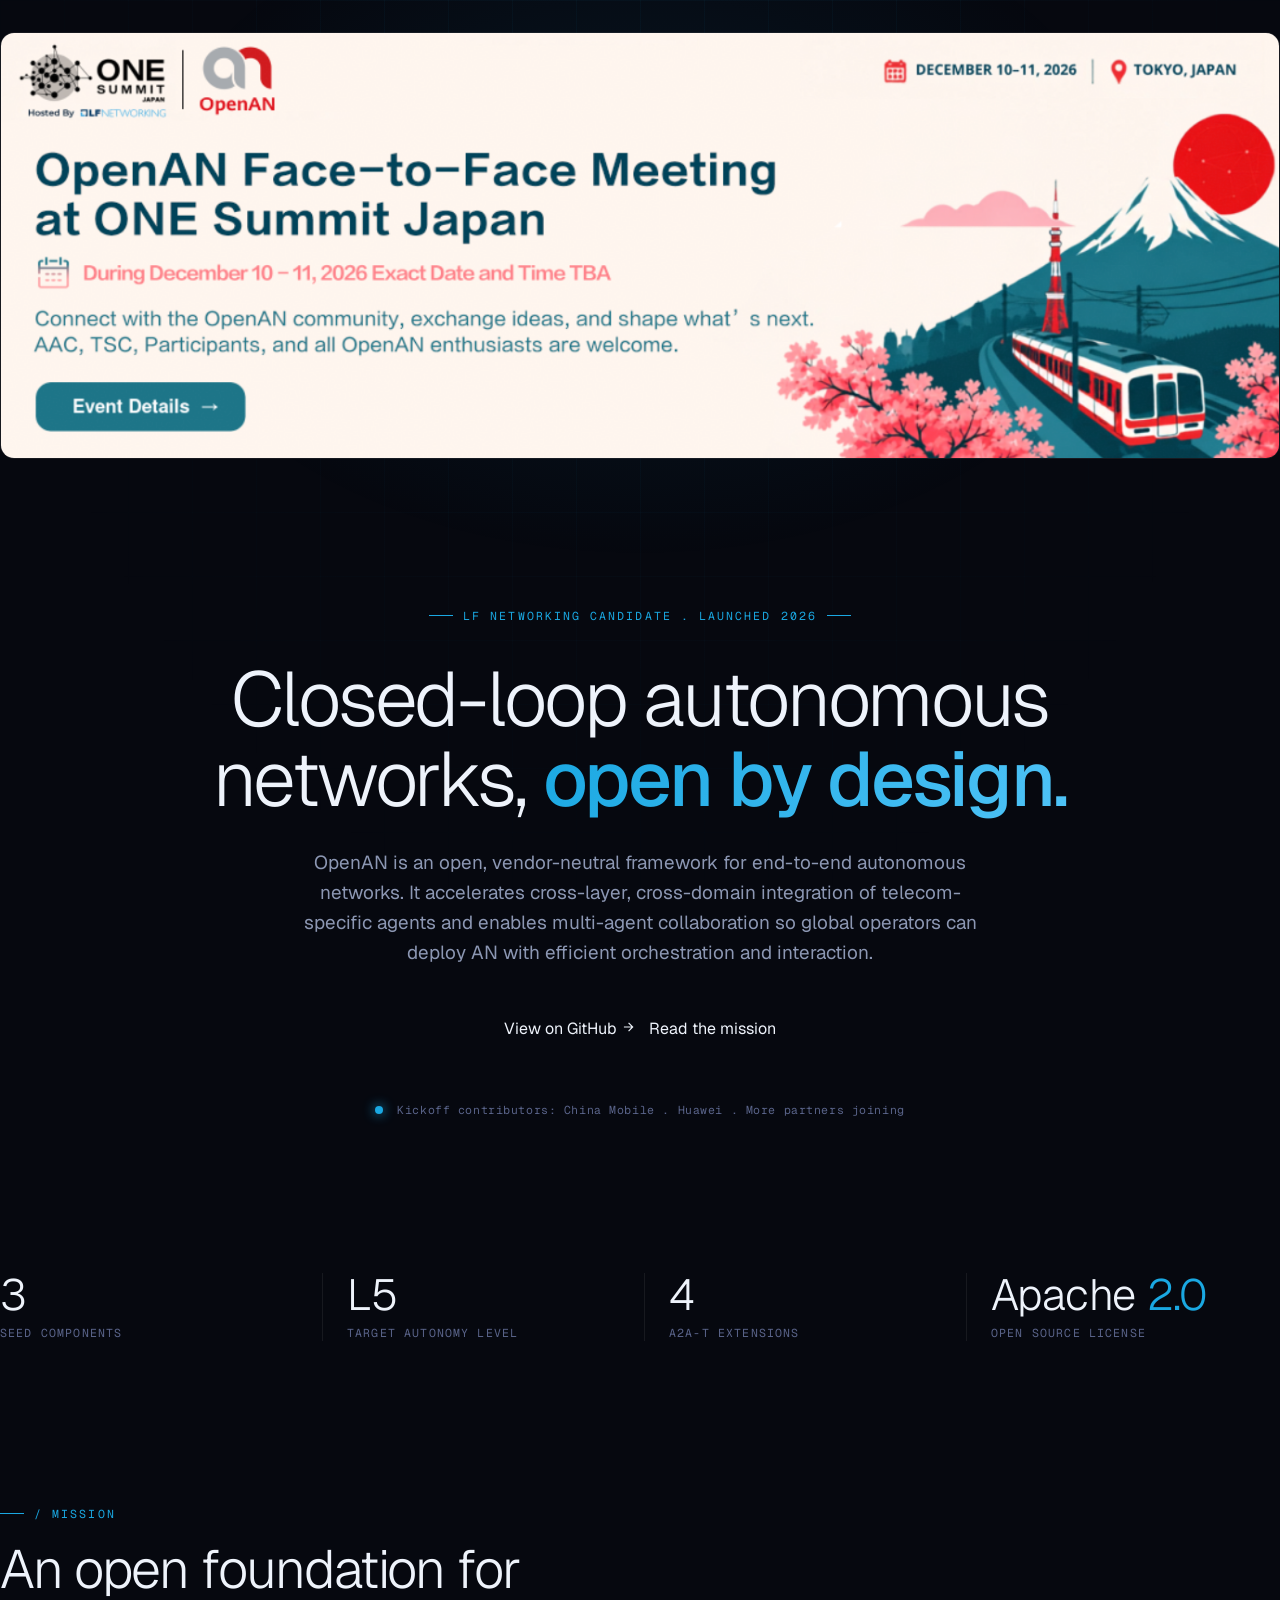
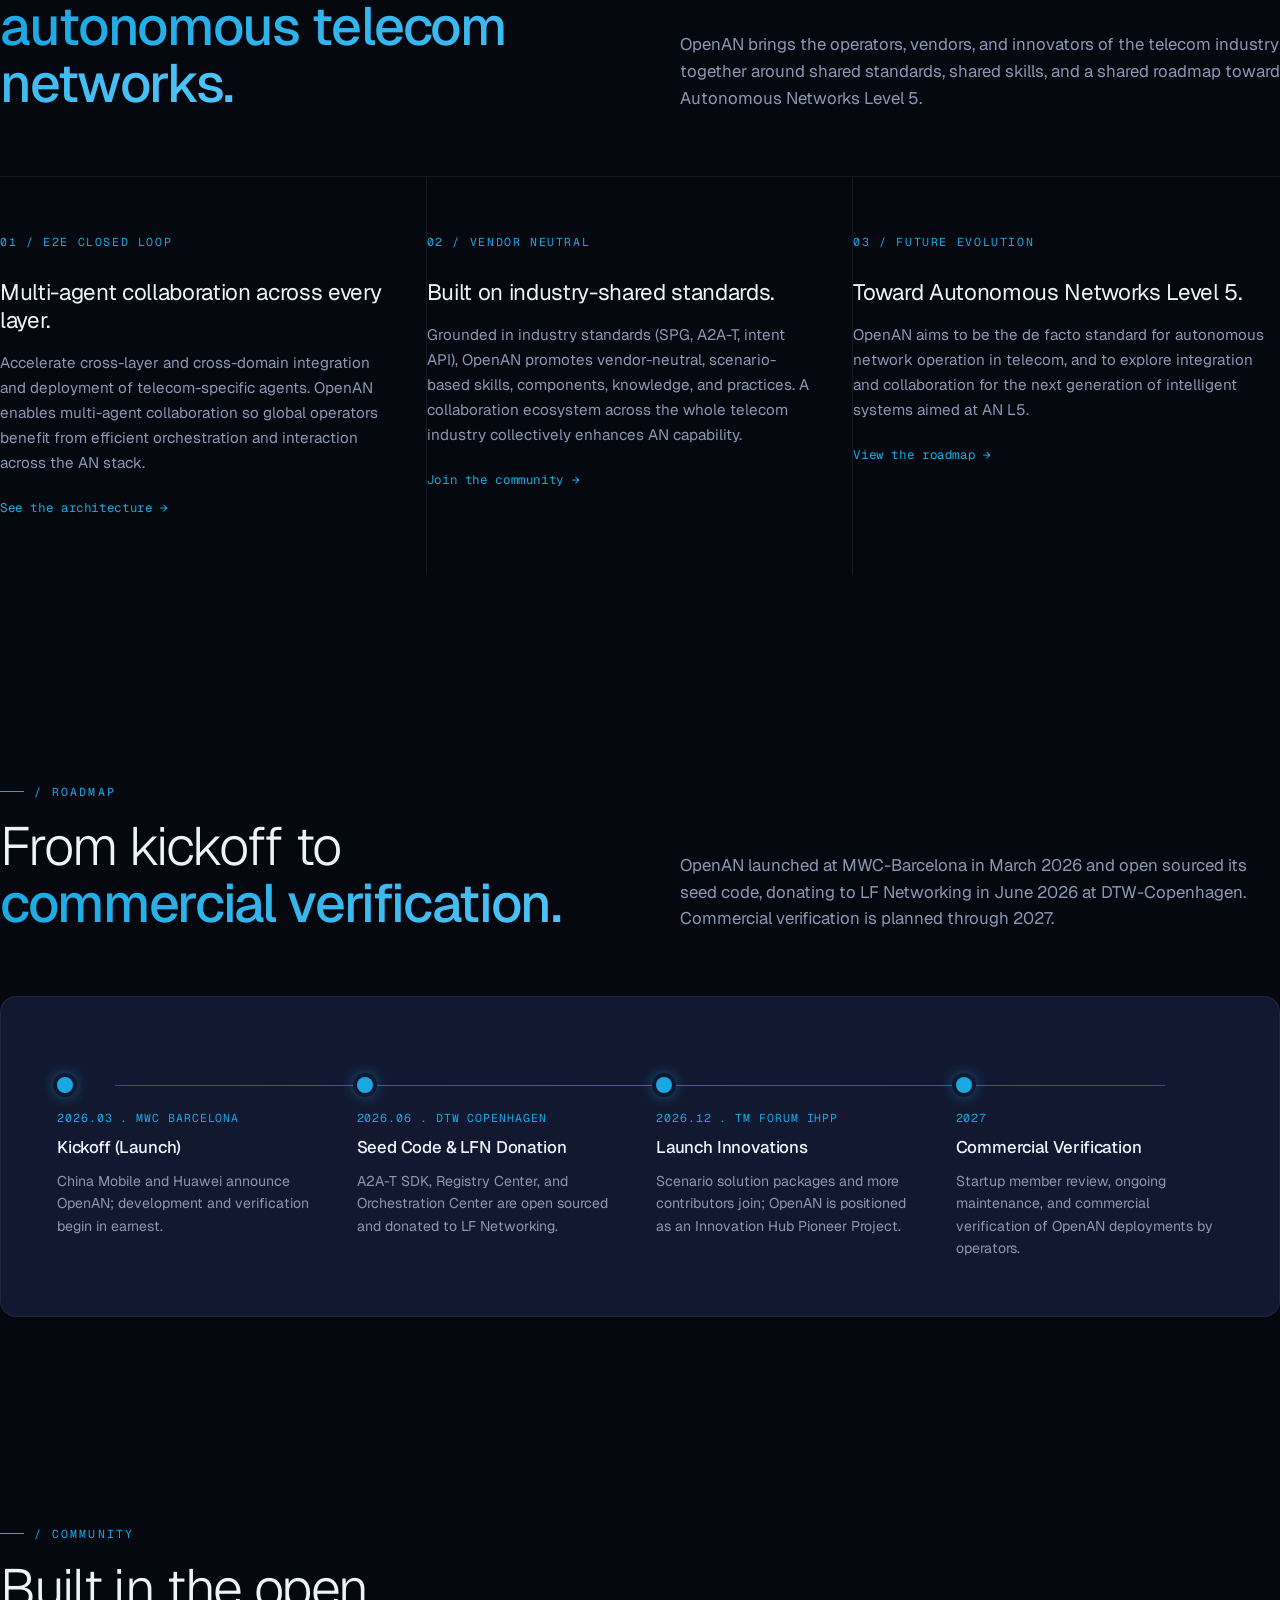
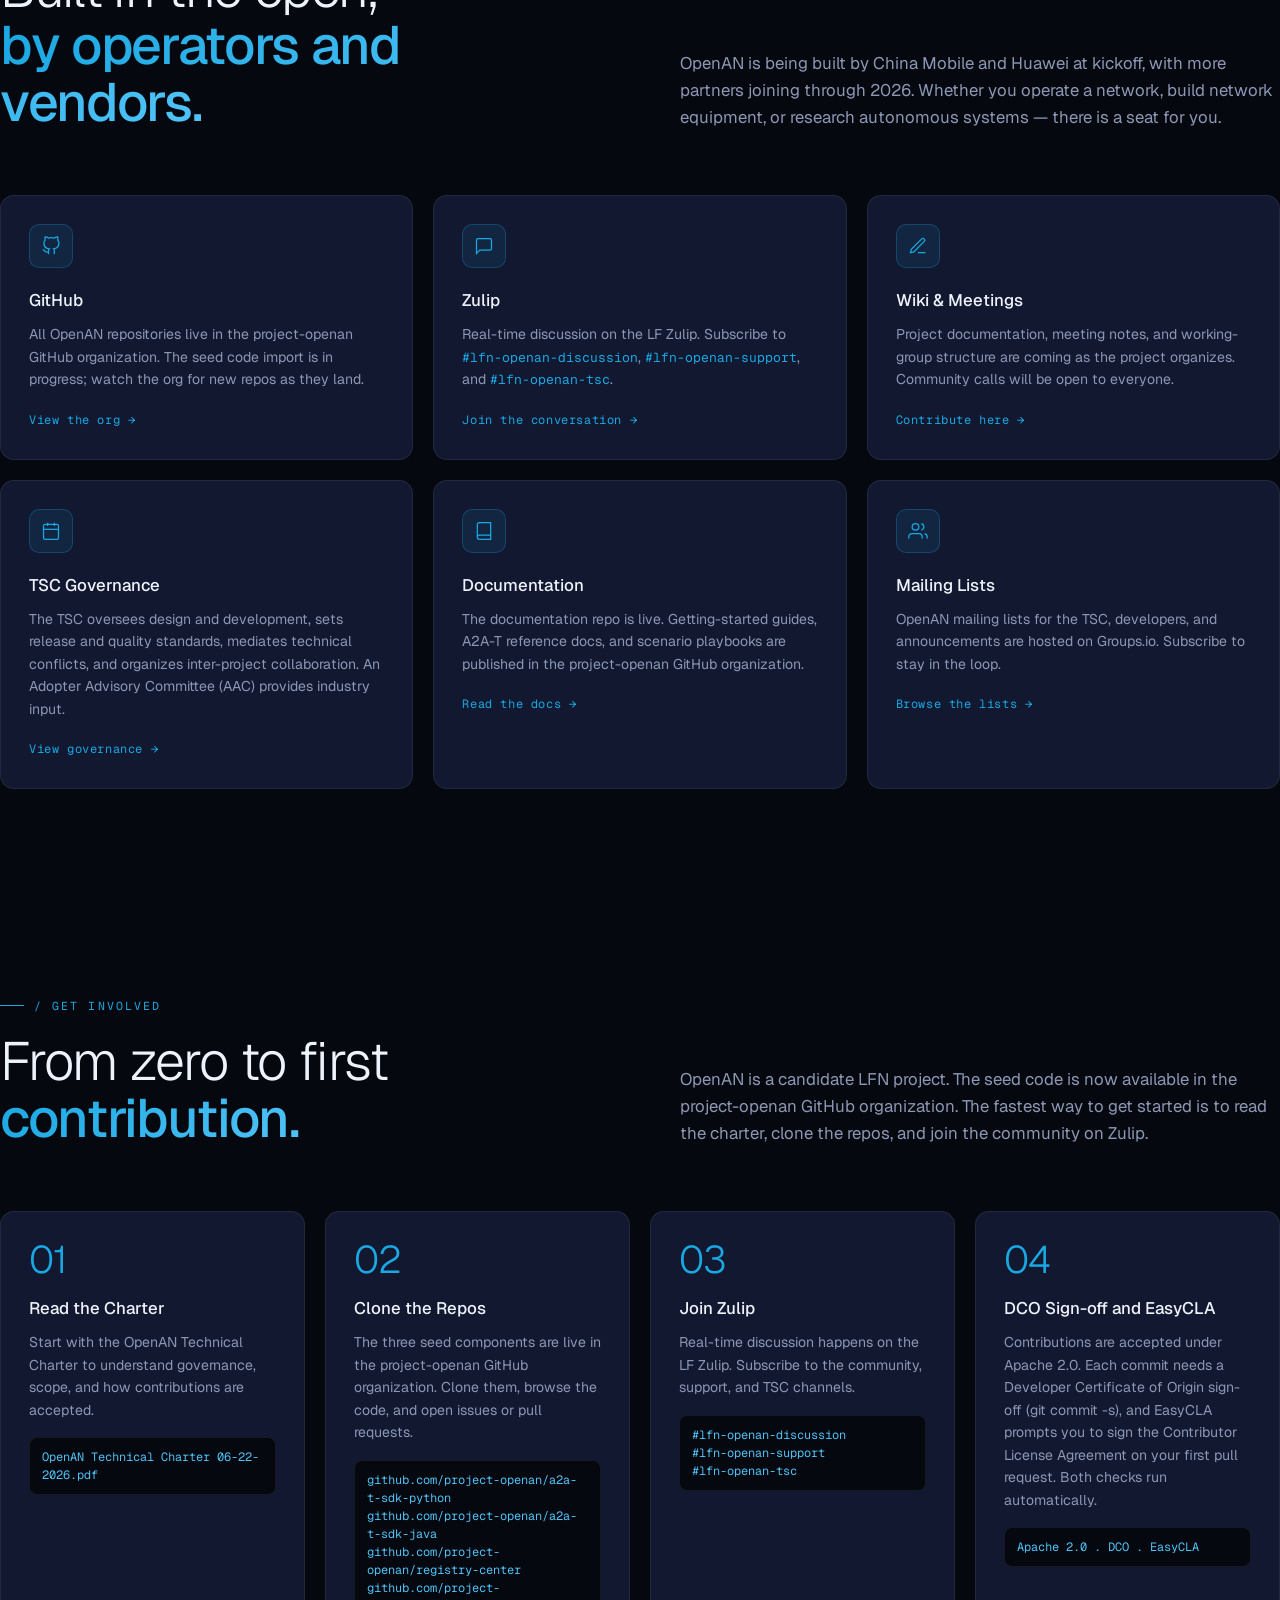
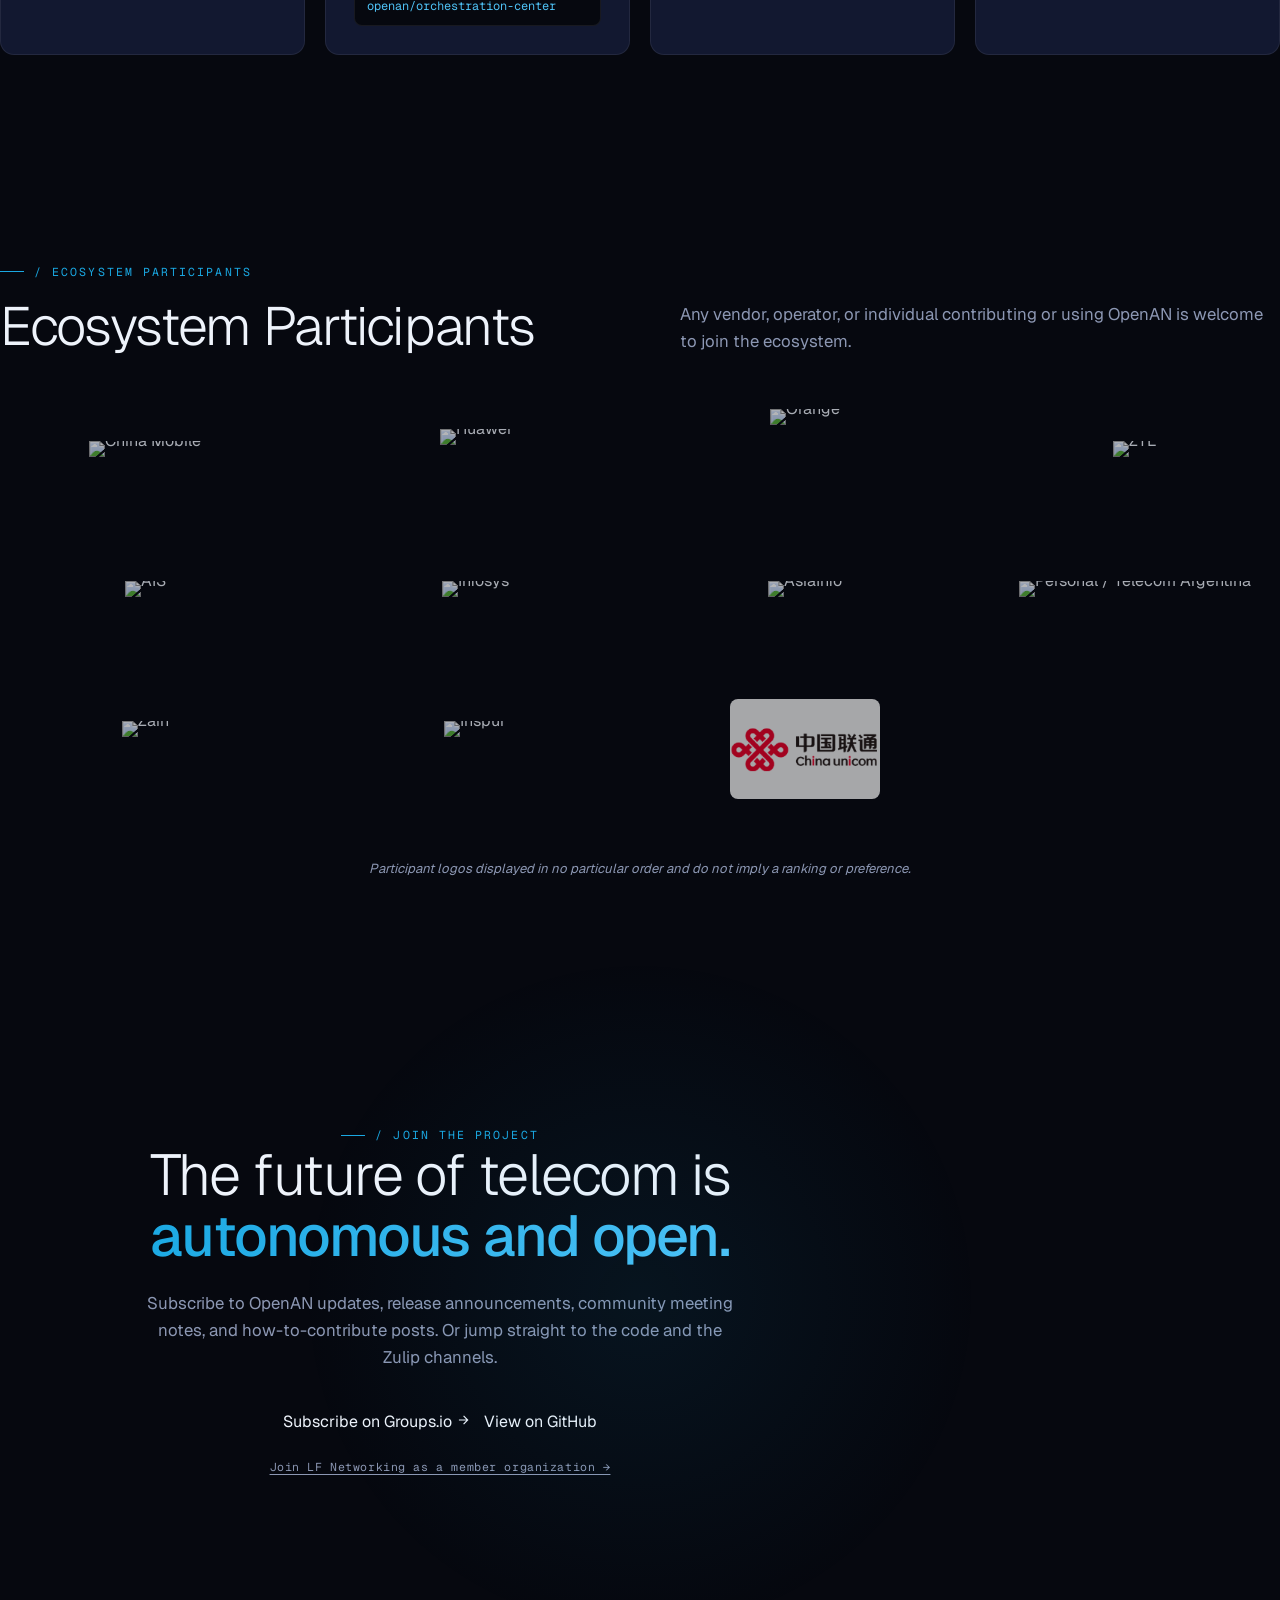
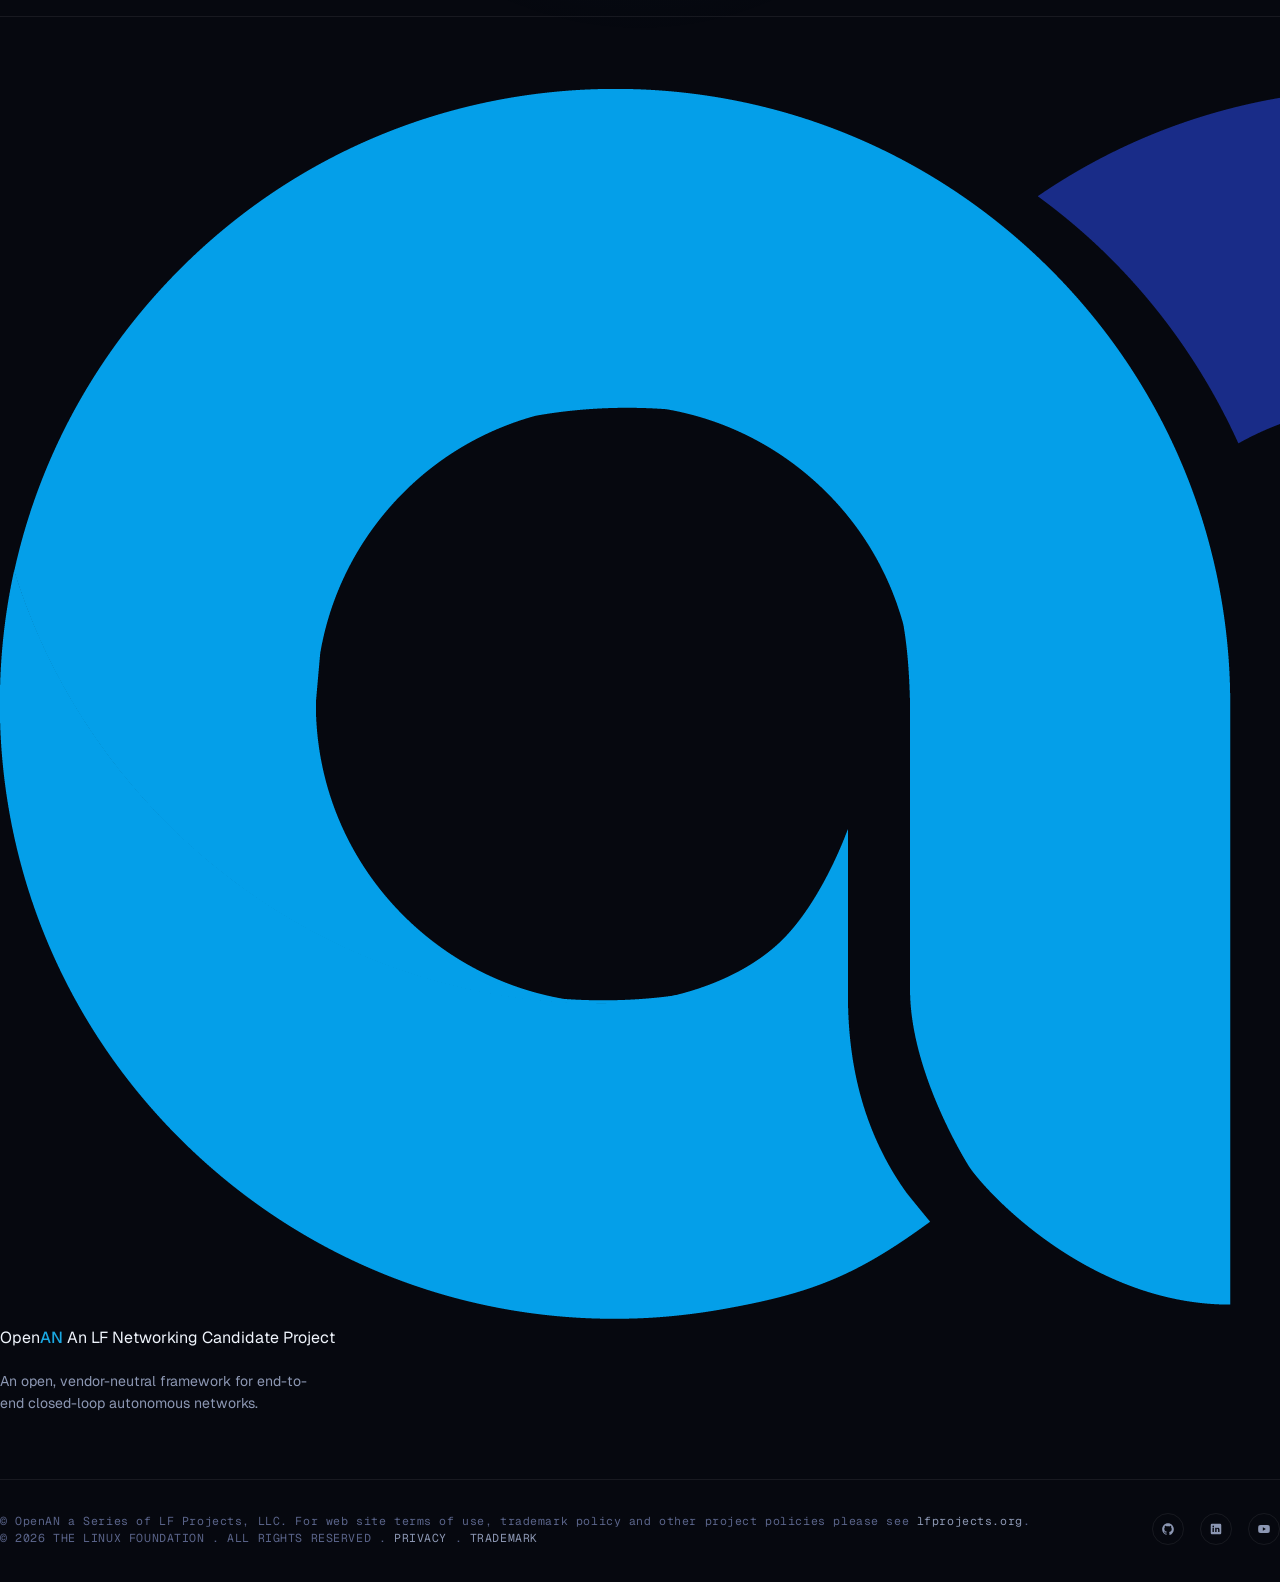
==== commit a731e47e: "feat: ONES-invitation Signed-off-by: Junjie Huang <huangjunjie72@huawei.com>" ====
--- a/index.html
+++ b/index.html
@@ -117,6 +117,20 @@
   }
   .section-tag { color: var(--signal); }
 
+  /* ---------- BANNER ---------- */
+  .banner-wrap {
+    padding: 32px 0 0;
+    position: relative;
+    z-index: 1;
+  }
+  .banner-img {
+    display: block;
+    width: 100%;
+    height: auto;
+    border-radius: 14px;
+    border: 1px solid var(--border);
+  }
+
   /* ---------- HERO ---------- */
   .hero {
     padding: 140px 0 120px;
@@ -775,6 +789,13 @@
       <a href="governance.html">Governance</a>
     </div>
   </noscript>
+</div>
+
+<!-- ANNOUNCEMENT BANNER -->
+<div class="banner-wrap">
+  <div class="container">
+    <img class="banner-img" src="./src/images/ones-invitation.png" alt="OpenAN banner" />
+  </div>
 </div>
 
 <!-- HERO -->
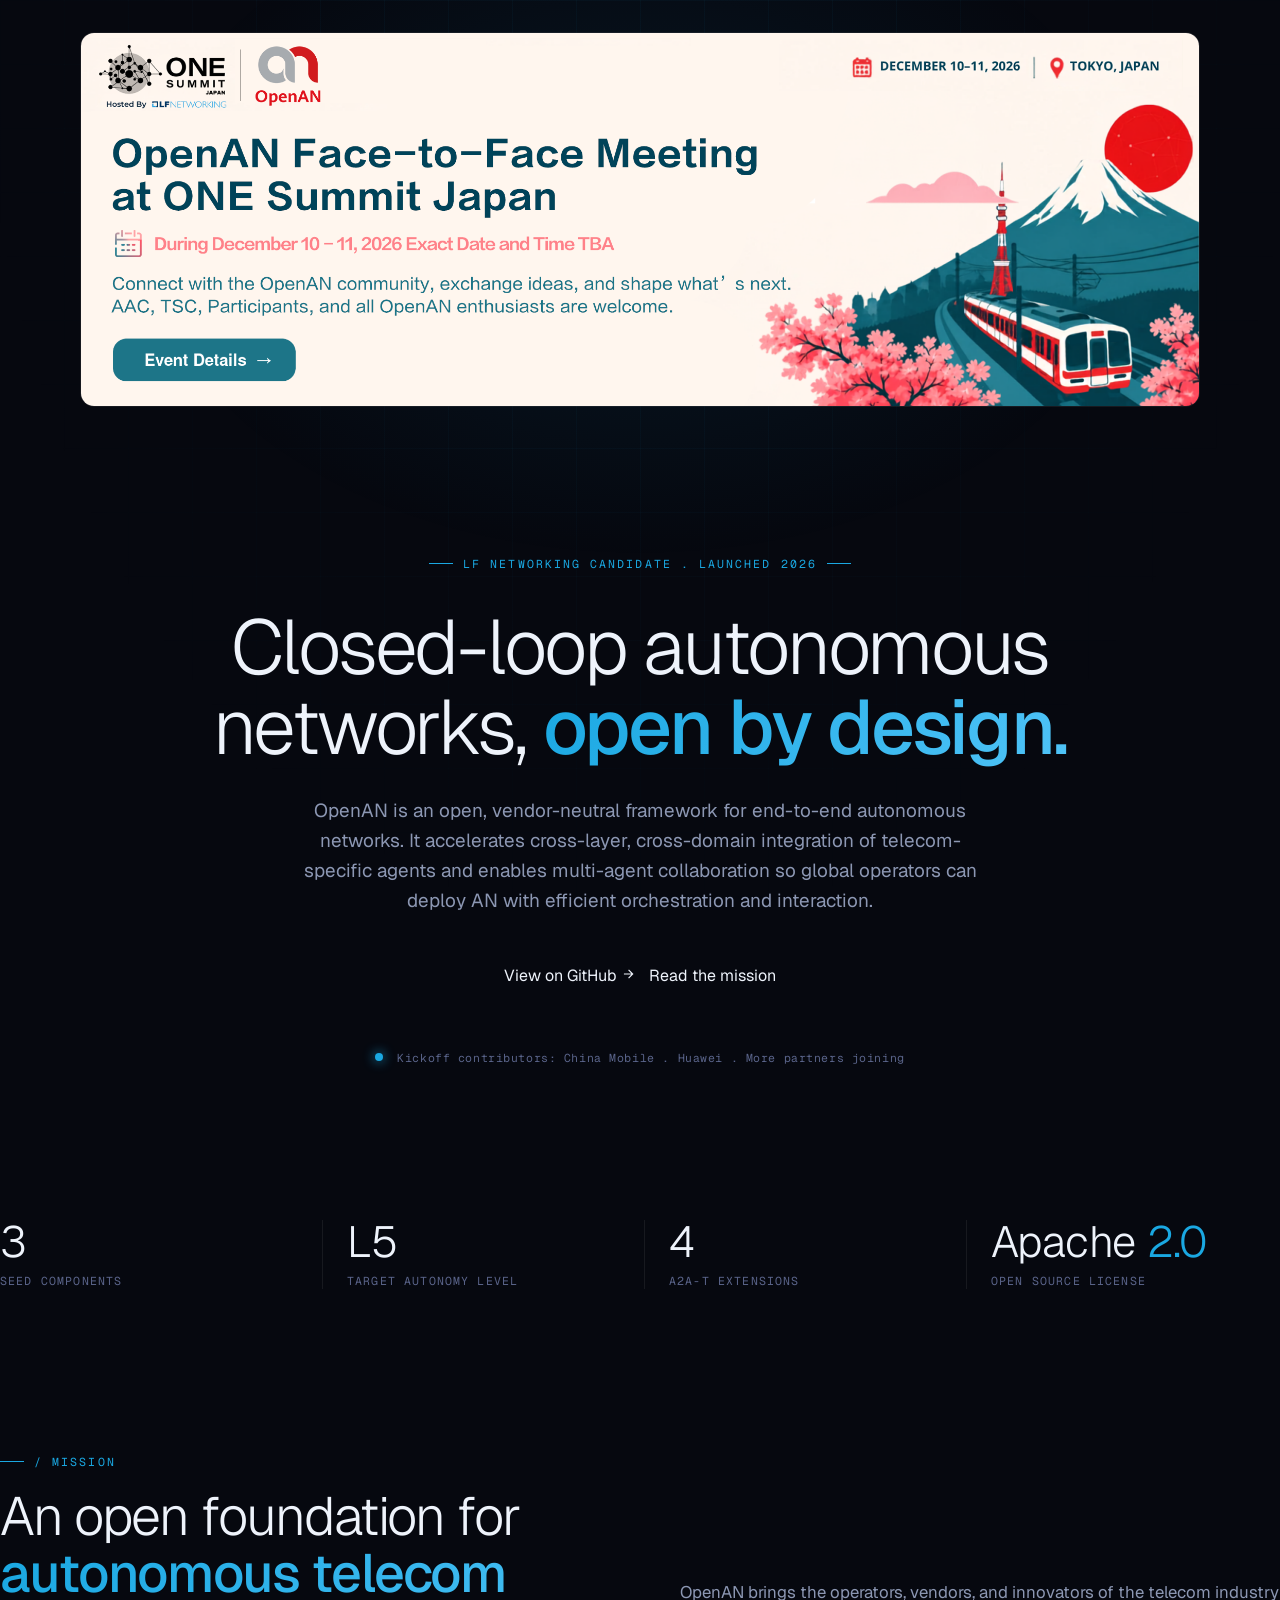
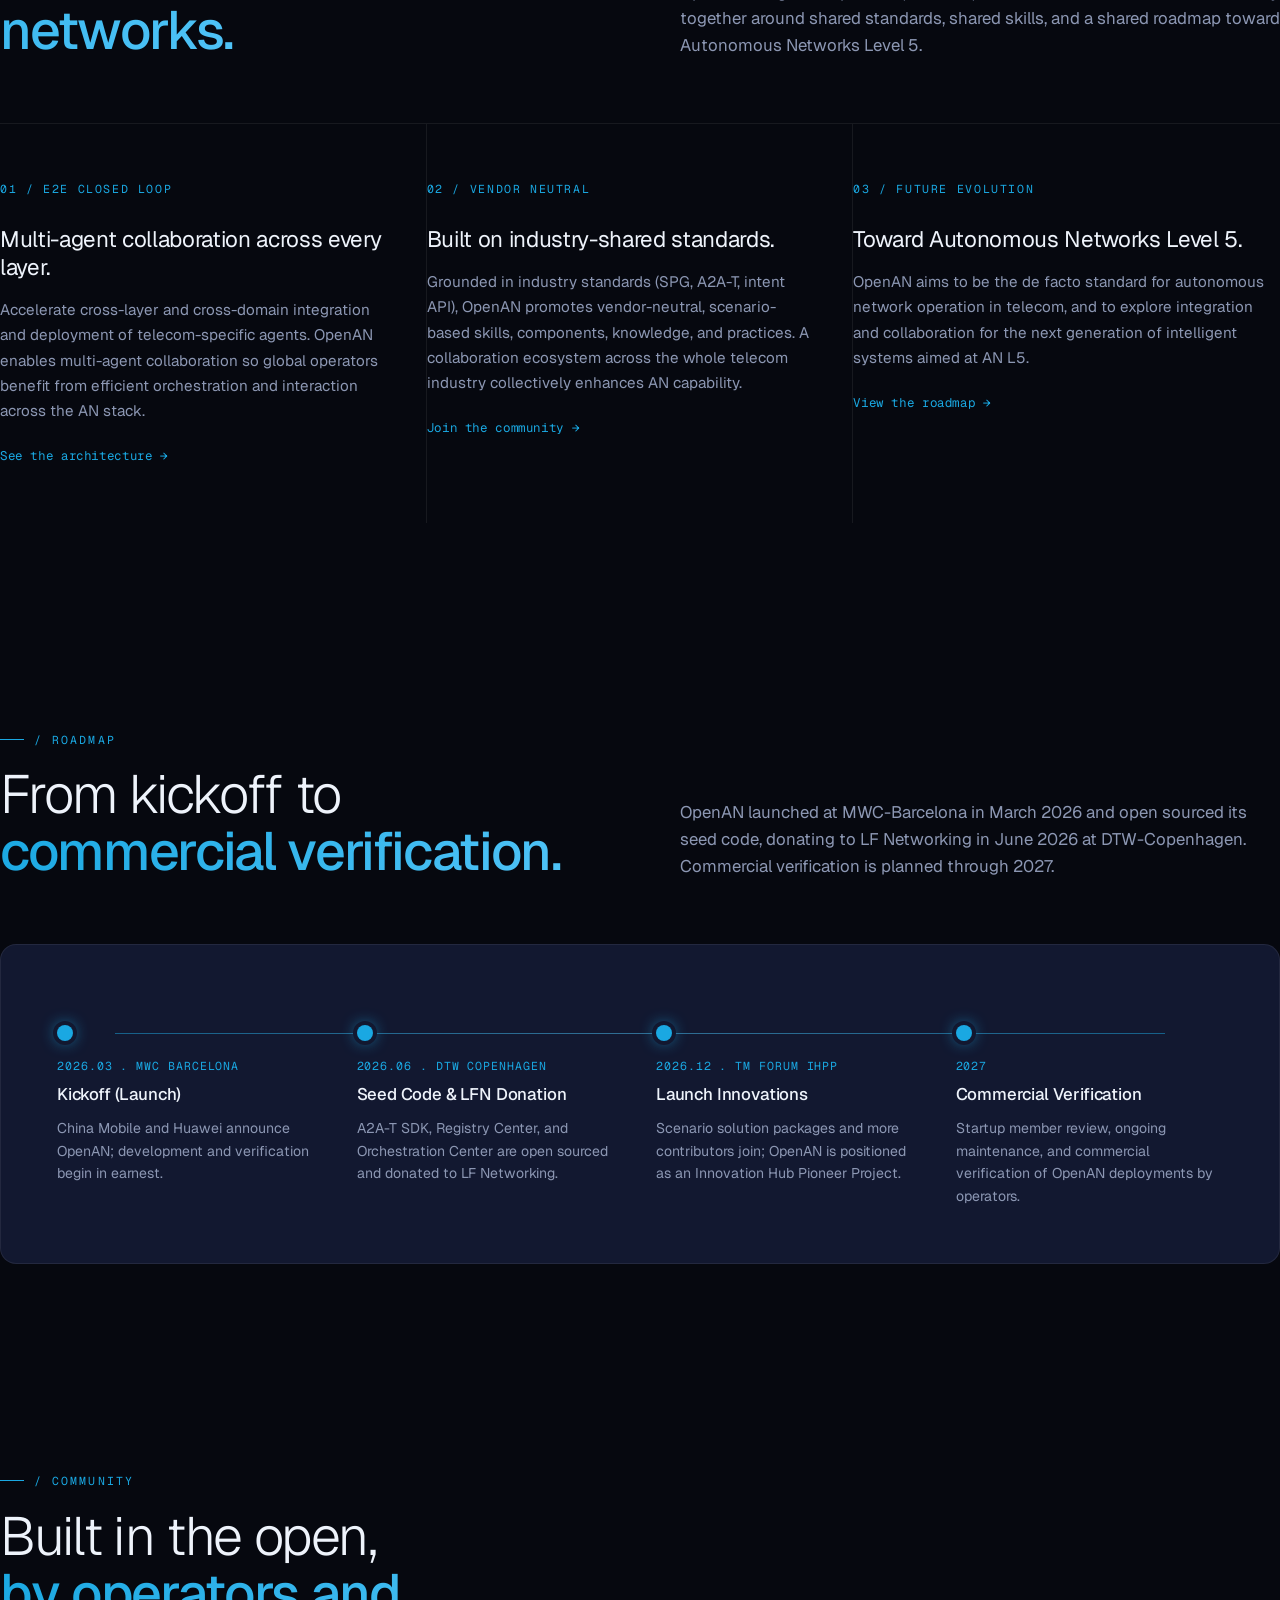
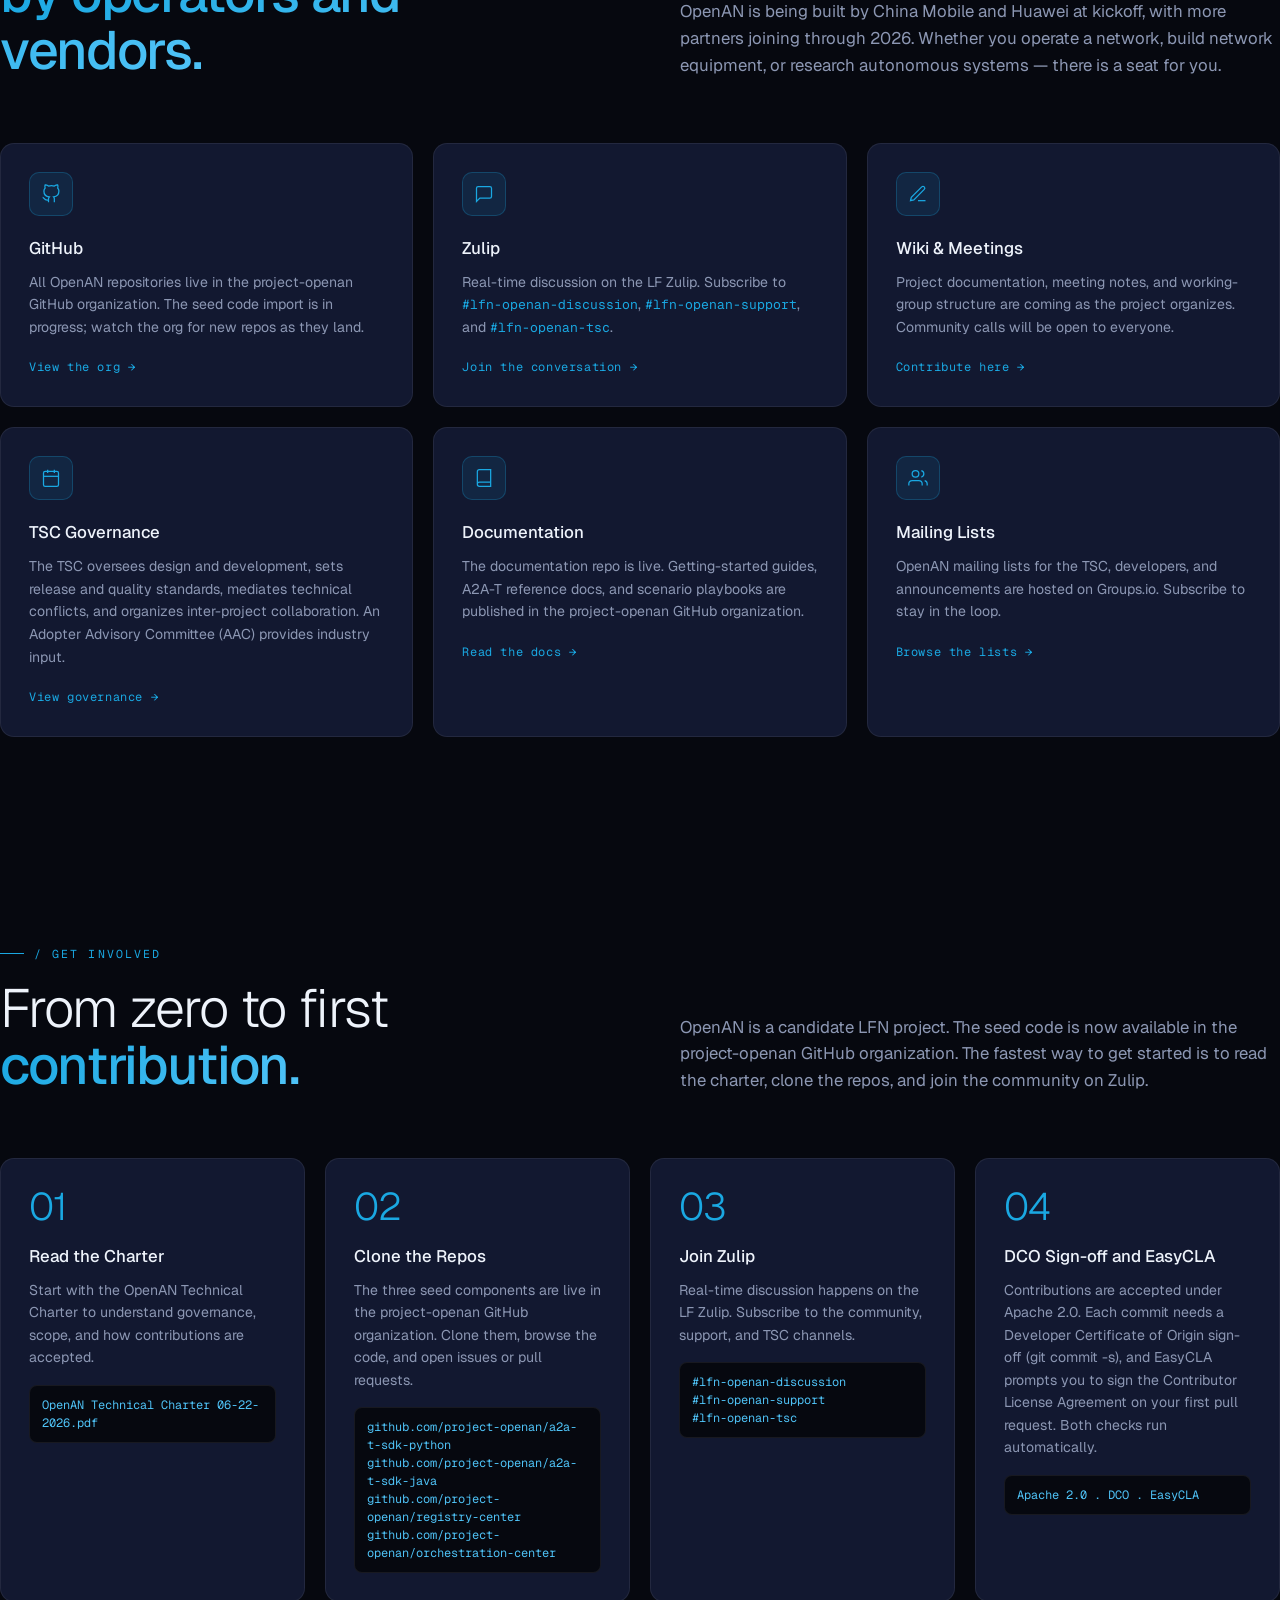
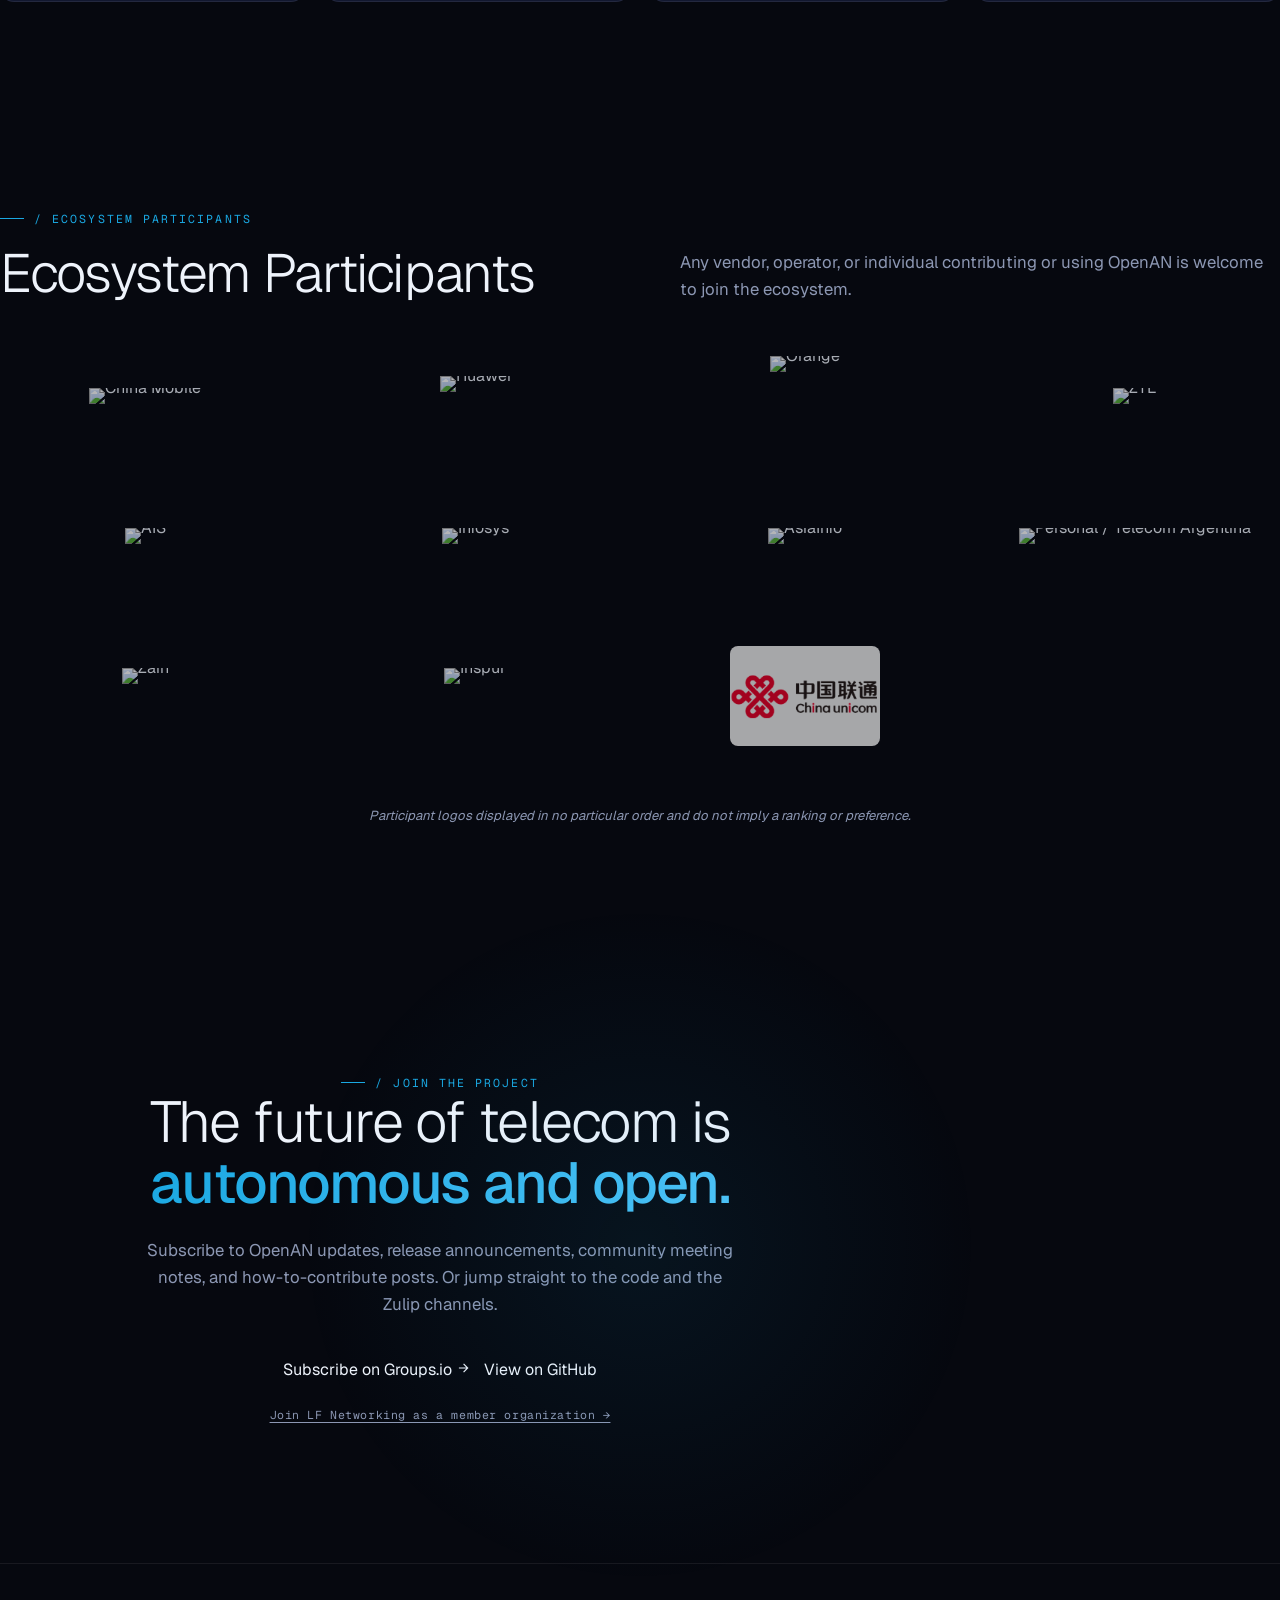
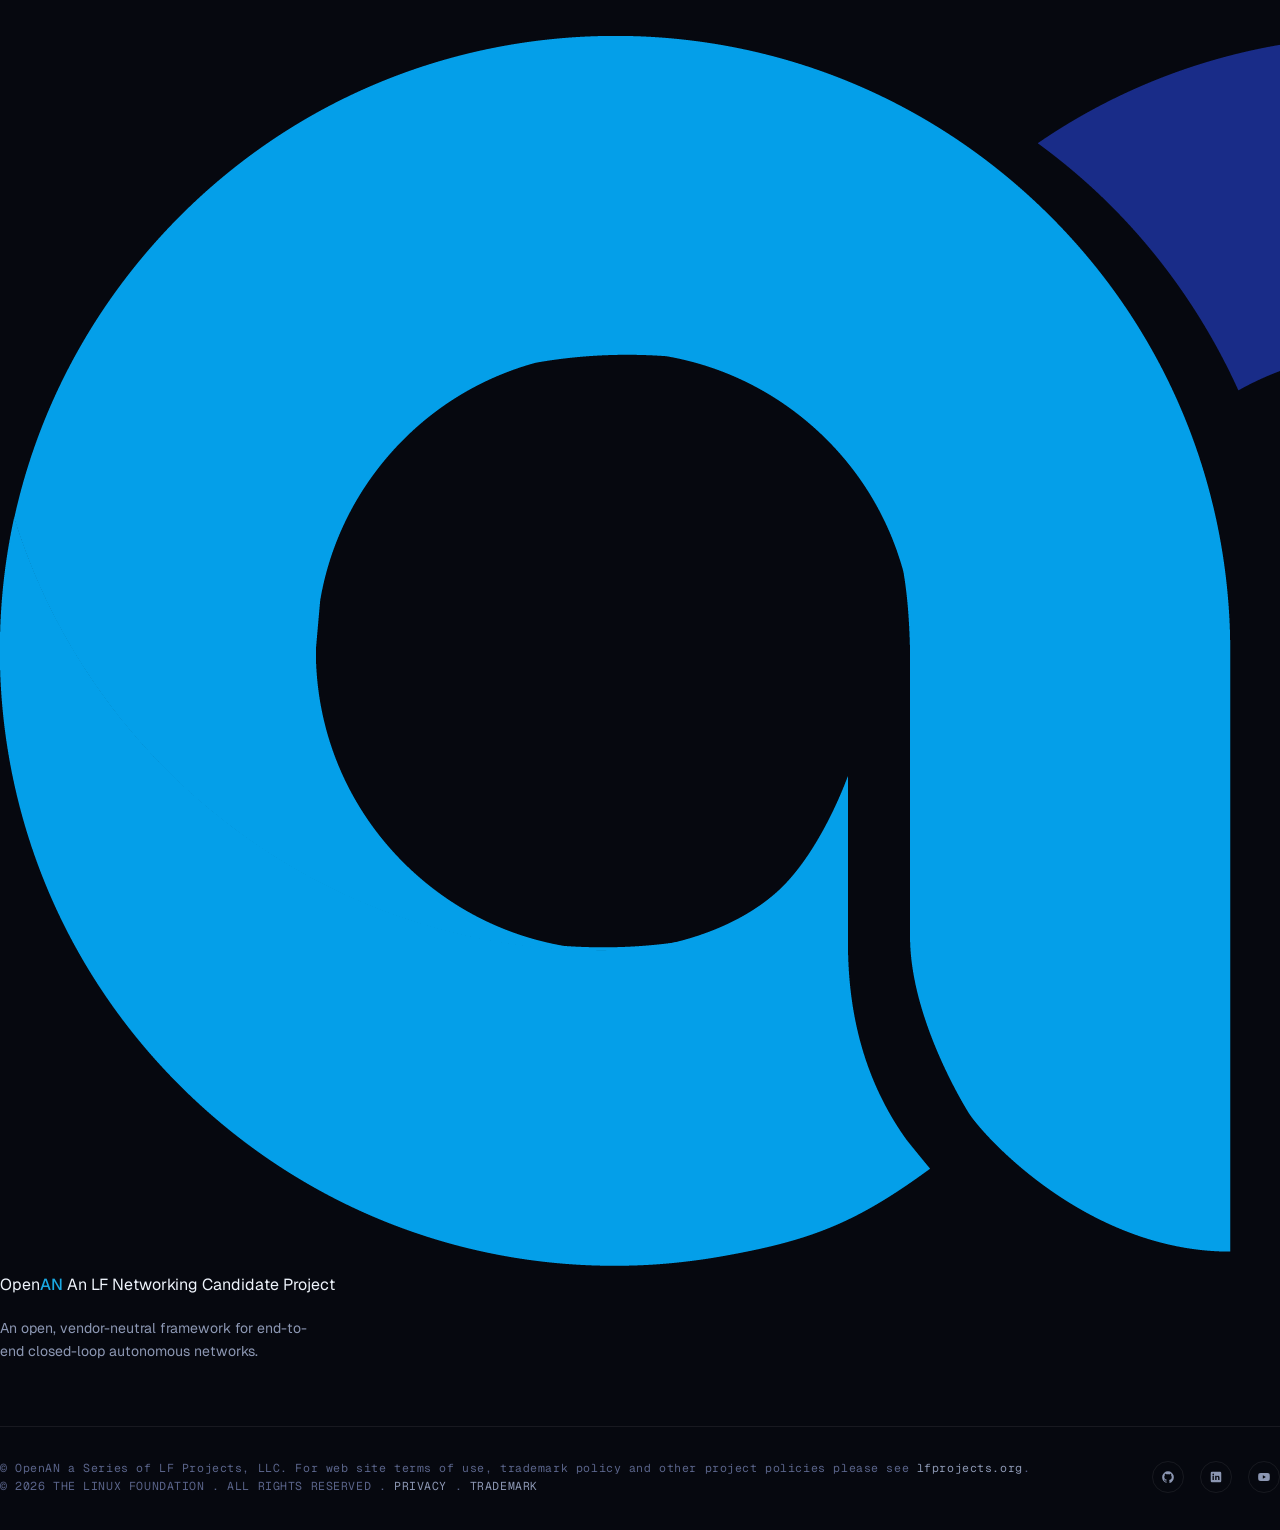
==== commit 1dfba839: "bug: banner clickable Signed-off-by: Junjie Huang <huangjunjie72@huawei.com>" ====
--- a/index.html
+++ b/index.html
@@ -123,12 +123,20 @@
     position: relative;
     z-index: 1;
   }
+  .banner-link { display: block; }
   .banner-img {
     display: block;
     width: 100%;
+    max-width: 1120px;
+    margin: 0 auto;
     height: auto;
     border-radius: 14px;
     border: 1px solid var(--border);
+    transition: border-color 0.25s, transform 0.25s;
+  }
+  .banner-link:hover .banner-img {
+    border-color: var(--signal);
+    transform: translateY(-2px);
   }
 
   /* ---------- HERO ---------- */
@@ -794,7 +802,9 @@
 <!-- ANNOUNCEMENT BANNER -->
 <div class="banner-wrap">
   <div class="container">
-    <img class="banner-img" src="./src/images/ones-invitation.png" alt="OpenAN banner" />
+    <a class="banner-link" href="news/2026-10-10-ones-f2f-meeting-invitation.html" aria-label="Read the news: OpenAN Face-to-Face Meeting invitation">
+      <img class="banner-img" src="./src/images/ones-invitation.png" alt="OpenAN Face-to-Face Meeting invitation at ONE Summit" />
+    </a>
   </div>
 </div>
 
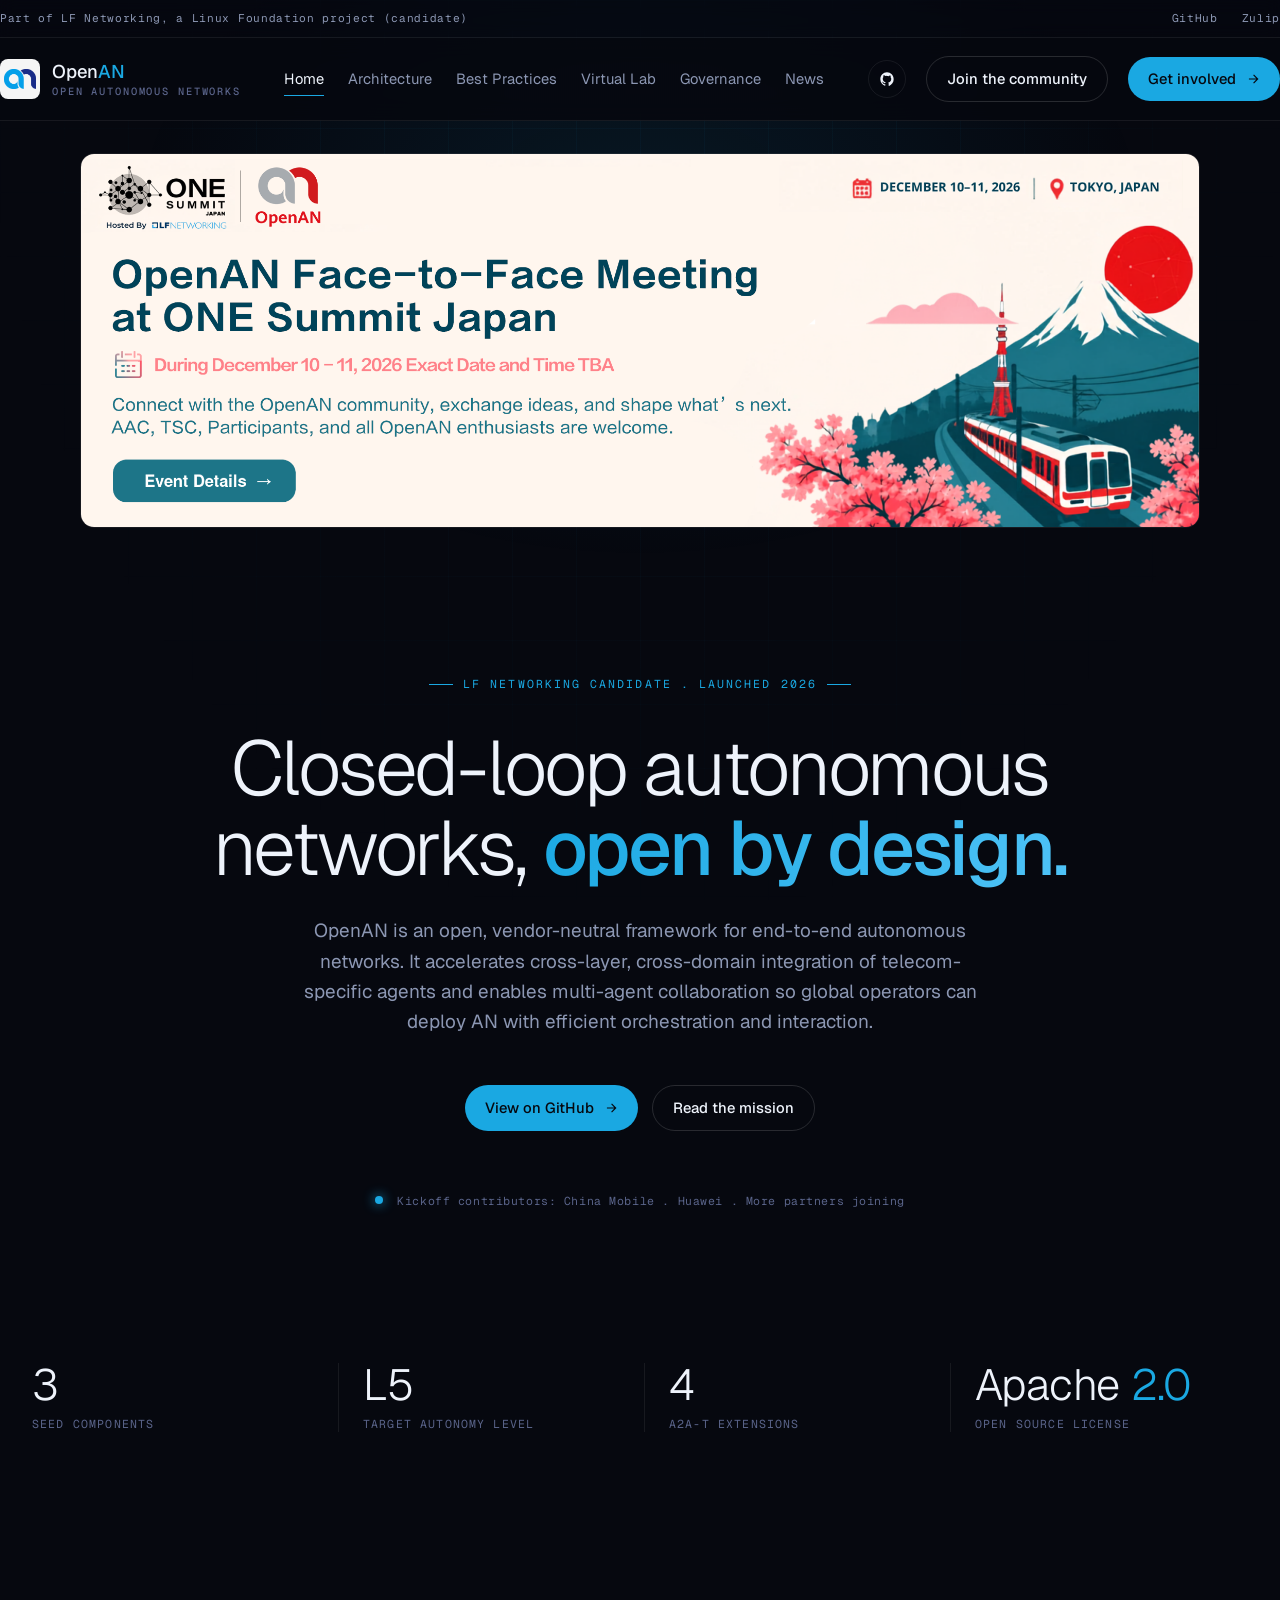
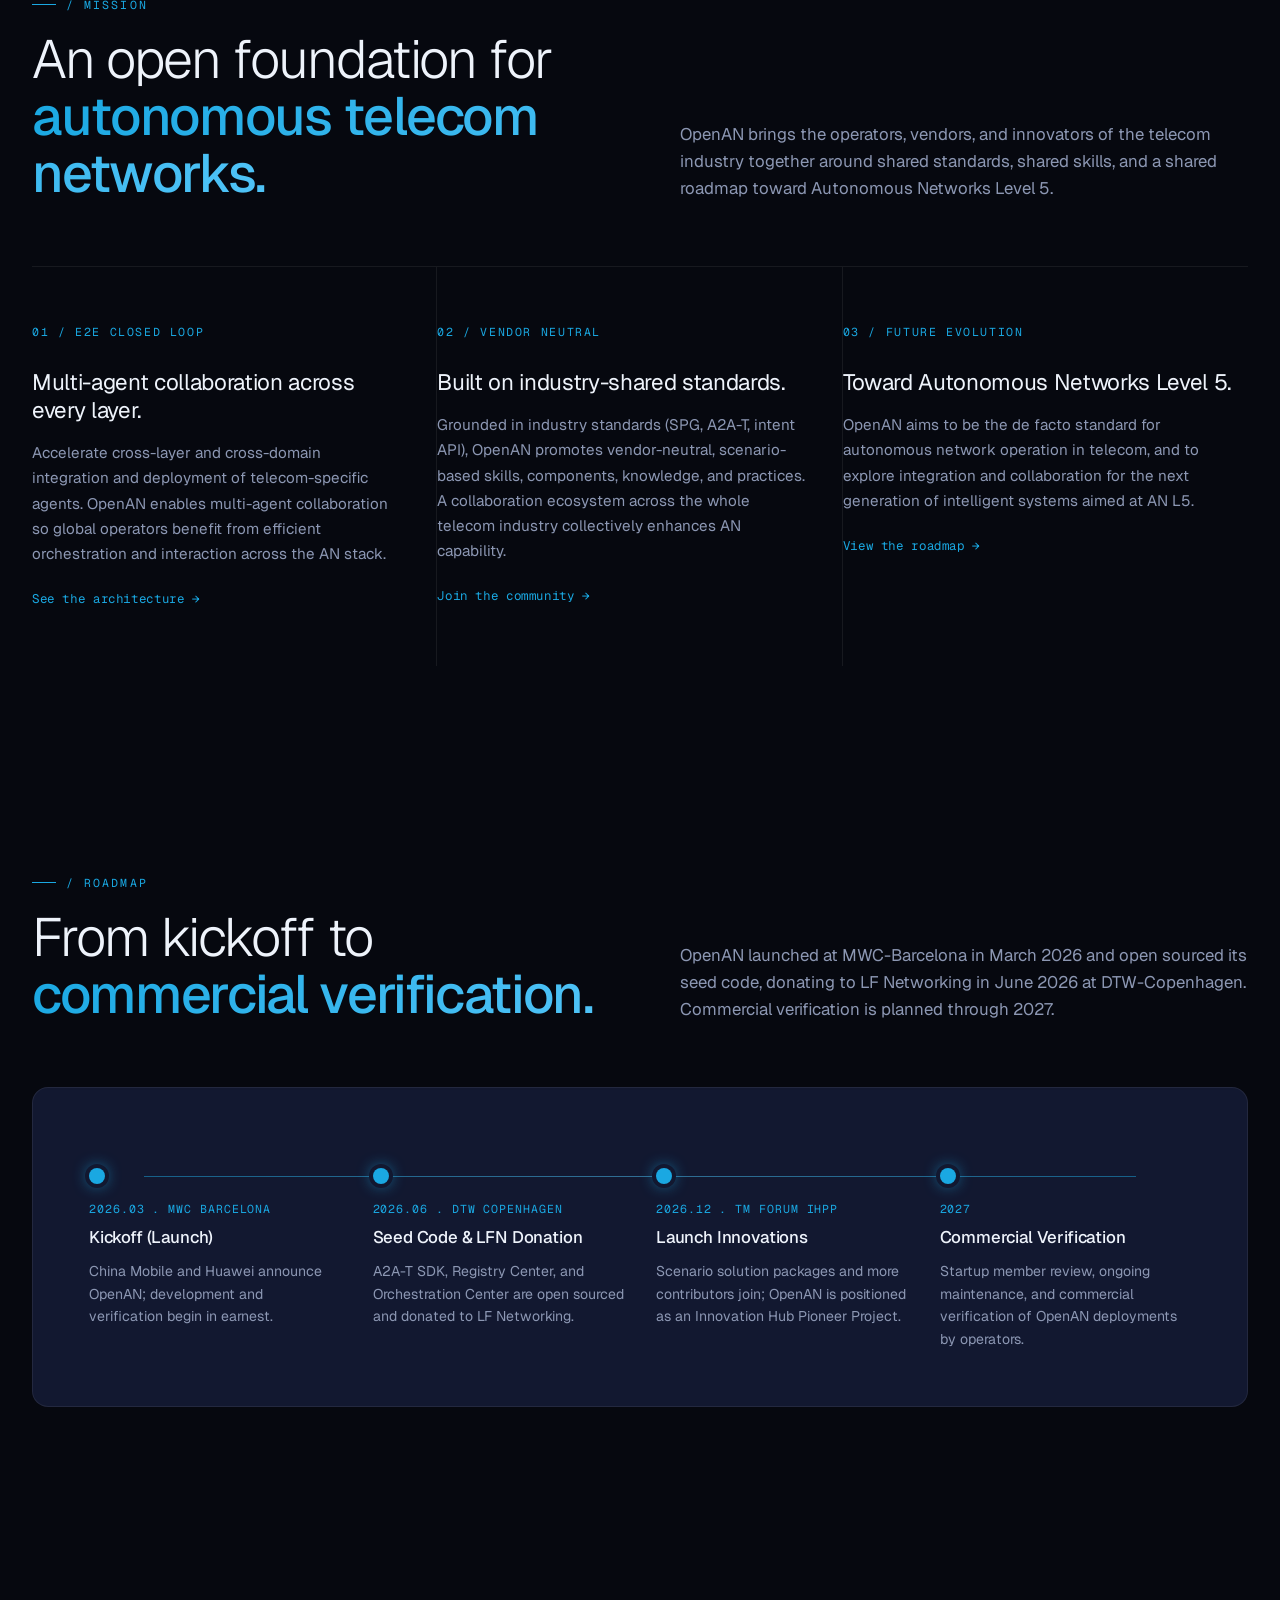
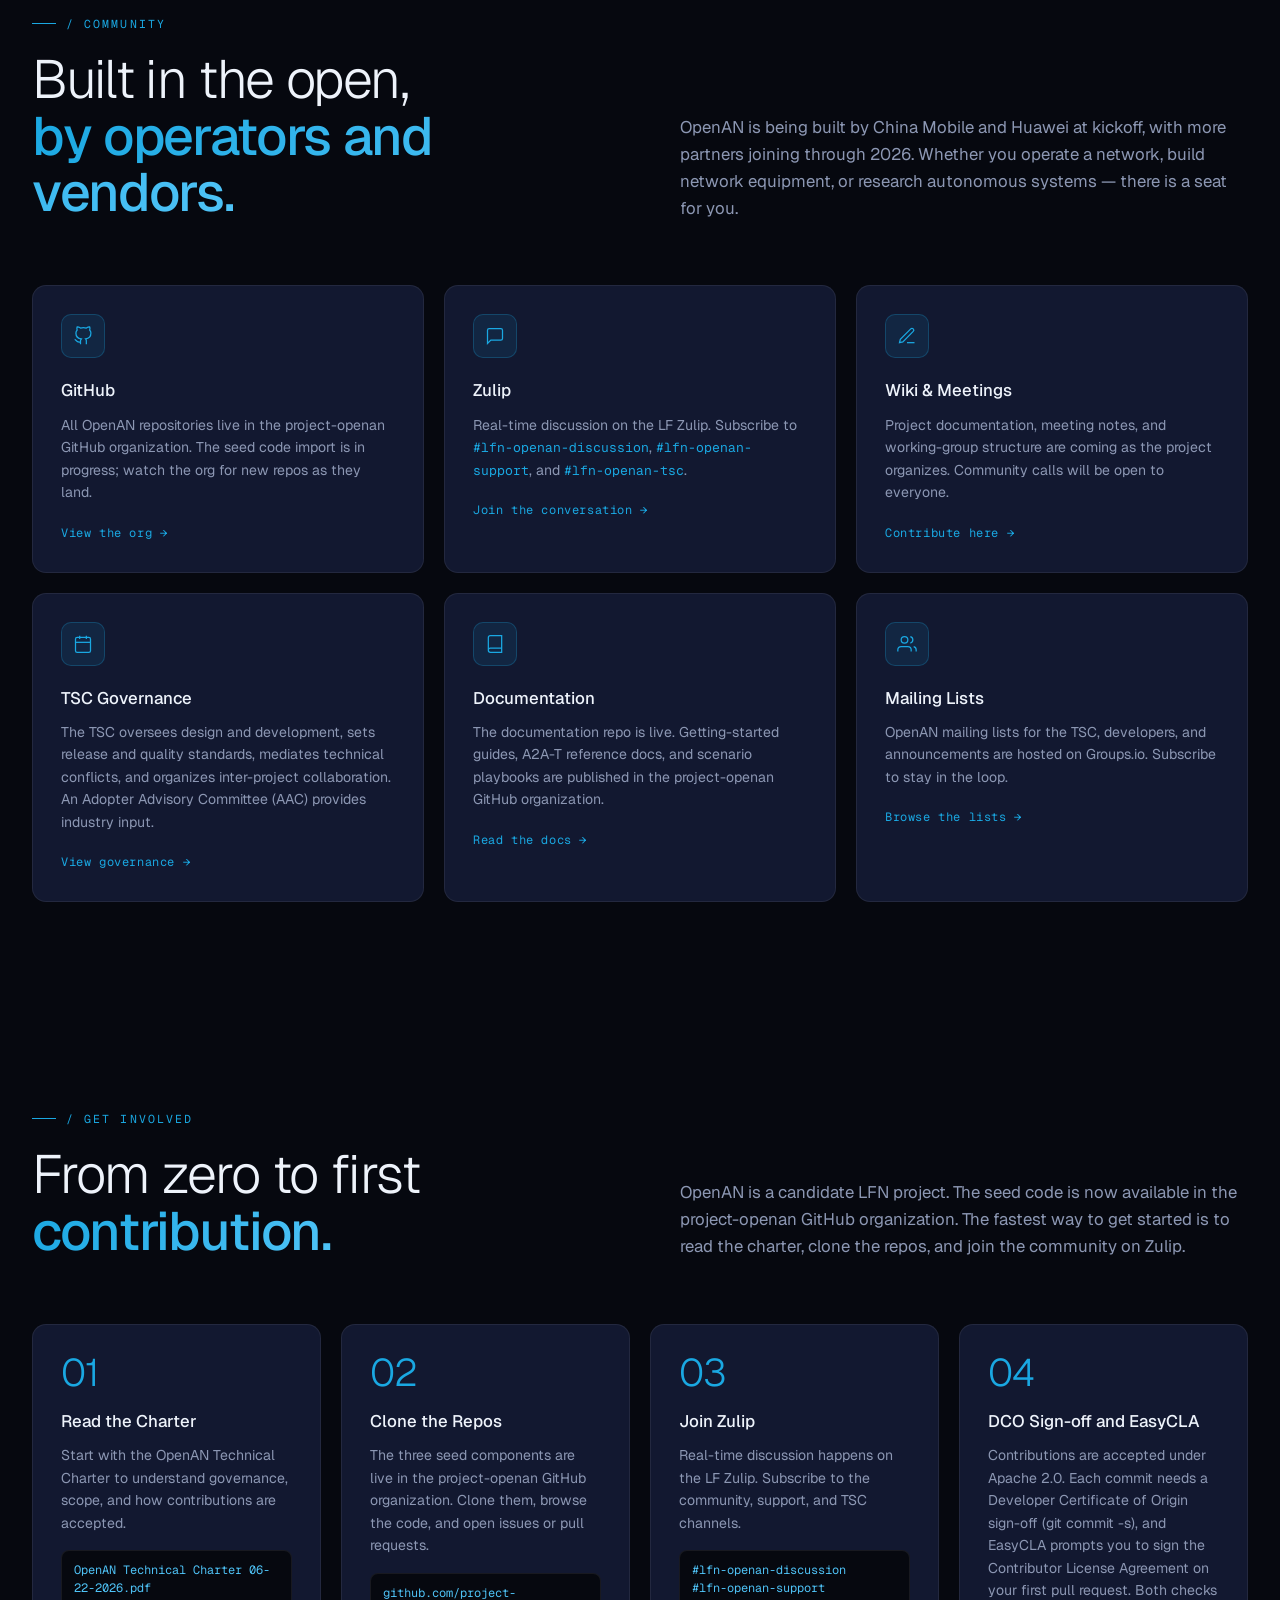
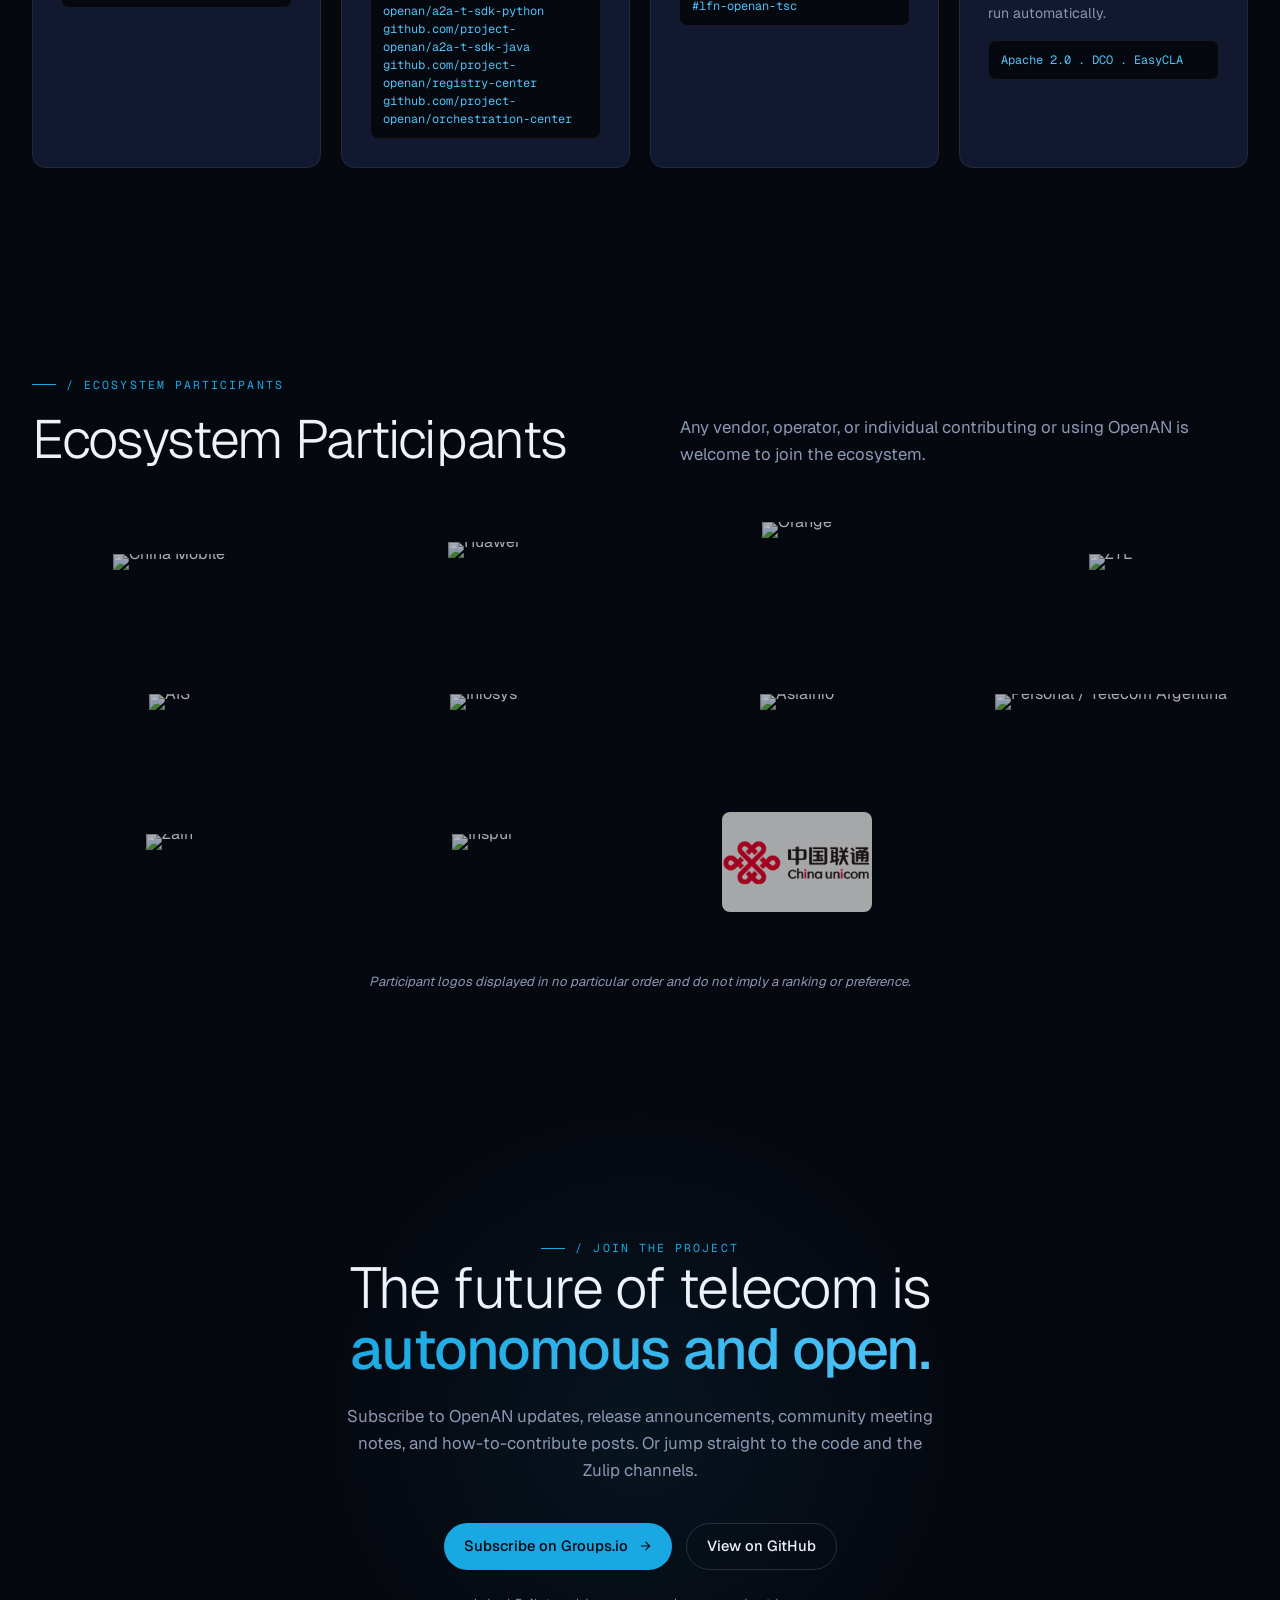
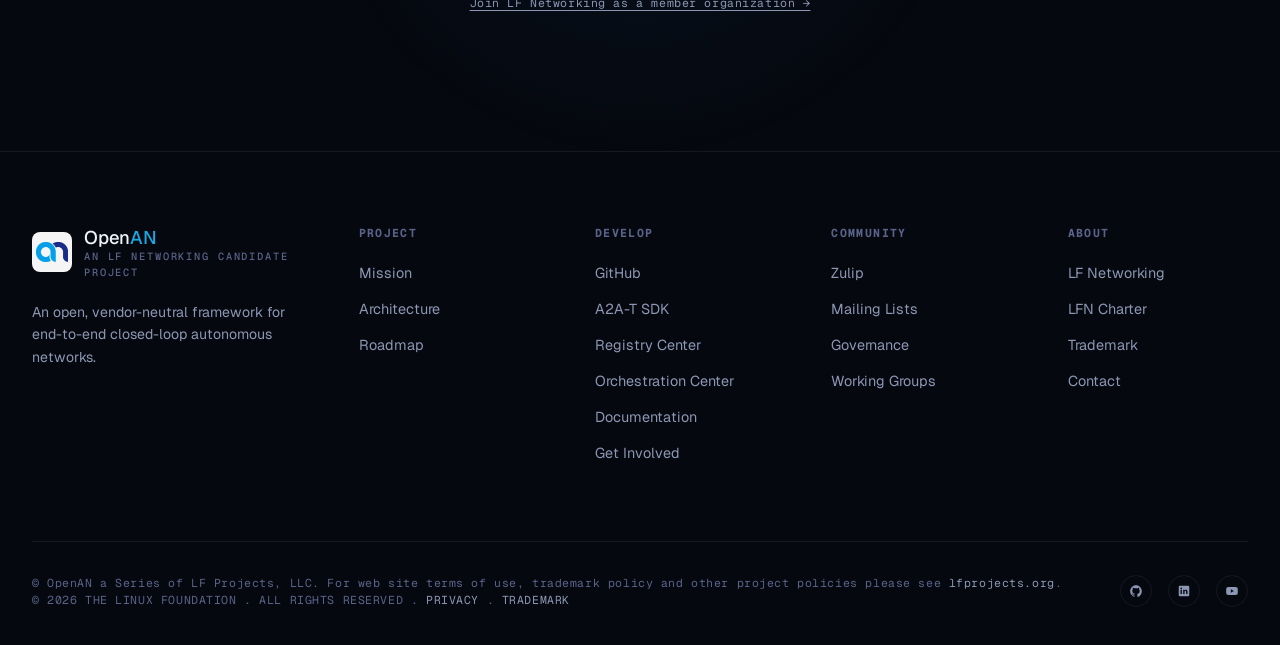
==== commit 557bc619: "feat: add Virtual Lab page with Showroom demo cards Signed-off-by: XunliYang <yangxunli1@huawei.com>" ====
--- a/index.html
+++ b/index.html
@@ -791,6 +791,7 @@
       <a href="index.html" style="font-weight:600;">OpenAN</a>
       <a href="index.html#about">About</a>
       <a href="best-practices.html">Best Practices</a>
+      <a href="virtual-lab.html">Virtual Lab</a>
       <a href="architecture.html">Architecture</a>
       <a href="index.html#roadmap">Roadmap</a>
       <a href="index.html#community">Community</a>
--- a/components/navbar.css
+++ b/components/navbar.css
@@ -0,0 +1,235 @@
+/* ============================================================
+   Navbar Component - shared navigation styles (single source of truth)
+   Depends on CSS variables (--void/--border/--signal etc.) defined in
+   each page's :root.
+   Inline navbar styles are forbidden in pages.
+   Provides the .container / .btn* system required by the component:
+   all three pages reference this file, and the .btn* styles used by
+   page content areas (hero CTA, gov-cta, etc.) also come from here.
+   ============================================================ */
+
+/* ---------- CONTAINER (layout container required by the component) ---------- */
+.container {
+  max-width: 1320px;
+  margin: 0 auto;
+  padding: 0 32px;
+  position: relative;
+  z-index: 1;
+}
+
+/* ---------- TOP UTILITY BAR ---------- */
+.topbar {
+  border-bottom: 1px solid var(--border);
+  background: rgba(6,8,15,0.6);
+  backdrop-filter: blur(8px);
+  position: relative;
+  z-index: 50;
+}
+.topbar-inner {
+  display: flex;
+  justify-content: space-between;
+  align-items: center;
+  padding: 10px 0;
+  font-family: var(--mono);
+  font-size: 0.7rem;
+  letter-spacing: 0.06em;
+  color: var(--text-dim);
+}
+.topbar a { color: var(--text-muted); }
+.topbar a:hover { color: var(--signal); }
+.topbar-right { display: flex; gap: 24px; }
+
+/* ---------- HEADER ---------- */
+.header {
+  position: sticky;
+  top: 0;
+  z-index: 100;
+  background: rgba(6,8,15,0.85);
+  backdrop-filter: blur(12px);
+  border-bottom: 1px solid var(--border);
+}
+.header-inner {
+  display: flex;
+  align-items: center;
+  justify-content: space-between;
+  padding: 18px 0;
+}
+.logo {
+  display: flex;
+  align-items: center;
+  gap: 12px;
+}
+.logo-mark {
+  width: 40px; height: 40px;
+  border-radius: 8px;
+  display: grid;
+  place-items: center;
+  position: relative;
+  overflow: hidden;
+  flex-shrink: 0;
+  background: rgba(255,255,255,0.96);
+  padding: 4px;
+}
+.logo-mark img {
+  width: 100%; height: 100%;
+  object-fit: contain;
+}
+.logo-text {
+  font-family: var(--display);
+  font-weight: 500;
+  font-size: 1.15rem;
+  letter-spacing: -0.01em;
+}
+.logo-text span {
+  font-family: var(--mono);
+  font-size: 0.65rem;
+  letter-spacing: 0.18em;
+  color: var(--text-dim);
+  display: block;
+  margin-top: -2px;
+  text-transform: uppercase;
+}
+
+/* ---------- NAV ---------- */
+.nav {
+  display: flex;
+  gap: 24px;
+  font-size: 0.92rem;
+  font-weight: 400;
+}
+.nav a {
+  color: var(--text-muted);
+  transition: color 0.2s;
+  position: relative;
+  padding: 6px 0;
+  white-space: nowrap;
+}
+.nav a:hover { color: var(--text); }
+.nav a::after {
+  content: "";
+  position: absolute;
+  left: 0; right: 100%; bottom: 0;
+  height: 1px;
+  background: var(--signal);
+  transition: right 0.3s ease;
+}
+.nav a:hover::after { right: 0; }
+.nav a.active { color: var(--text); }
+.nav a.active::after { right: 0; }
+
+/* ---------- HEADER ACTIONS ---------- */
+.header-actions { display: flex; align-items: center; gap: 20px; }
+.icon-btn {
+  width: 38px; height: 38px;
+  border: 1px solid var(--border);
+  border-radius: 50%;
+  display: grid;
+  place-items: center;
+  transition: all 0.2s;
+}
+.icon-btn:hover { border-color: var(--signal); color: var(--signal); }
+
+/* ---------- BUTTONS (shared by header-actions and page content areas) ---------- */
+.btn {
+  display: inline-flex;
+  align-items: center;
+  gap: 10px;
+  padding: 11px 20px;
+  border-radius: 999px;
+  font-weight: 500;
+  font-size: 0.92rem;
+  transition: all 0.25s;
+}
+.btn-primary {
+  background: var(--signal);
+  color: var(--void);
+}
+.btn-primary:hover {
+  background: var(--text);
+  box-shadow: 0 0 0 4px rgba(26,168,226,0.18);
+}
+.btn-ghost {
+  border: 1px solid var(--border-strong);
+  color: var(--text);
+}
+.btn-ghost:hover { border-color: var(--signal); color: var(--signal); }
+
+/* ---------- HAMBURGER (mobile menu toggle, wired up in navbar.js) ---------- */
+.hamburger {
+  display: none;
+  width: 38px; height: 38px;
+  border: 1px solid var(--border);
+  border-radius: 50%;
+  place-items: center;
+  cursor: pointer;
+  background: none;
+  color: var(--text);
+}
+.hamburger:hover { border-color: var(--signal); color: var(--signal); }
+
+/* ---------- BREADCRUMB ----------
+   Shown only on detail pages (News detail / Best Practices case pages),
+   below the navbar at the top-left. A single-row path of clickable
+   ancestor links separated by "/" (see ADR-013). */
+.breadcrumb {
+  display: flex;
+  align-items: center;
+  gap: 8px;
+  margin: 0 0 40px;
+  font-family: var(--mono);
+  font-size: 0.82rem;
+  letter-spacing: 0.02em;
+}
+.breadcrumb a {
+  color: var(--text-muted);
+  padding: 4px 6px;
+  border-radius: 6px;
+  transition: color 0.2s;
+}
+.breadcrumb a:hover { color: var(--signal); }
+.breadcrumb-sep {
+  color: var(--text-dim);
+  opacity: 0.6;
+  user-select: none;
+  pointer-events: none;
+}
+.breadcrumb-current {
+  color: var(--text-muted);
+  padding: 4px 6px;
+  border-radius: 6px;
+}
+
+/* ---------- RESPONSIVE ---------- */
+@media (max-width: 1024px) {
+  .nav { display: none; }
+  .hamburger { display: grid; }
+
+  /* Expanded mobile menu: full-width panel dropped below the header
+     (toggled by adding .open to .nav in navbar.js). */
+  .nav.open {
+    display: flex;
+    position: absolute;
+    top: 100%;
+    left: 0;
+    right: 0;
+    flex-direction: column;
+    gap: 0;
+    padding: 8px 32px 16px;
+    background: rgba(6,8,15,0.97);
+    backdrop-filter: blur(12px);
+    border-bottom: 1px solid var(--border);
+  }
+  .nav.open a {
+    padding: 12px 0;
+    font-size: 1rem;
+    border-bottom: 1px solid var(--border);
+  }
+  .nav.open a:last-child { border-bottom: none; }
+  .nav.open a::after { display: none; }
+}
+@media (max-width: 640px) {
+  .container { padding: 0 20px; }
+  .topbar-right { display: none; }
+  .header-actions .btn-ghost { display: none; }
+  .nav.open { padding-left: 20px; padding-right: 20px; }
+}
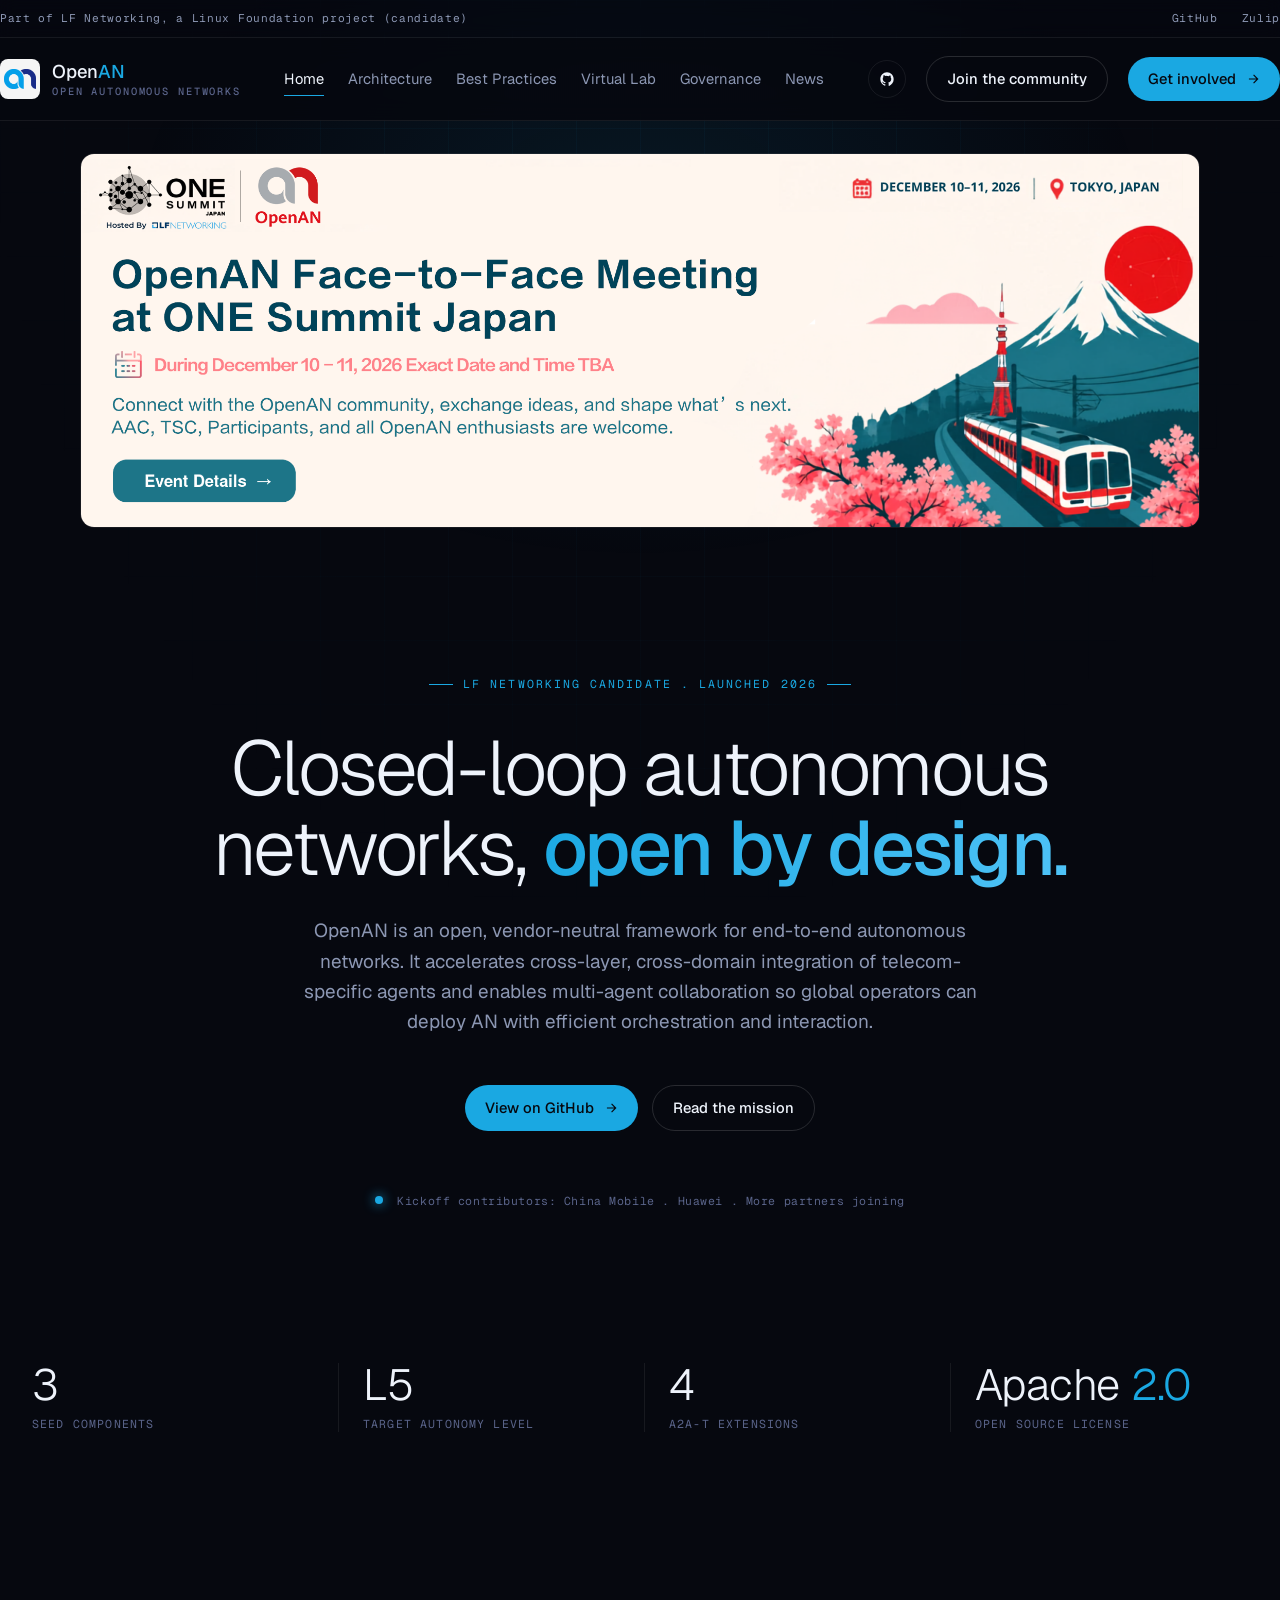
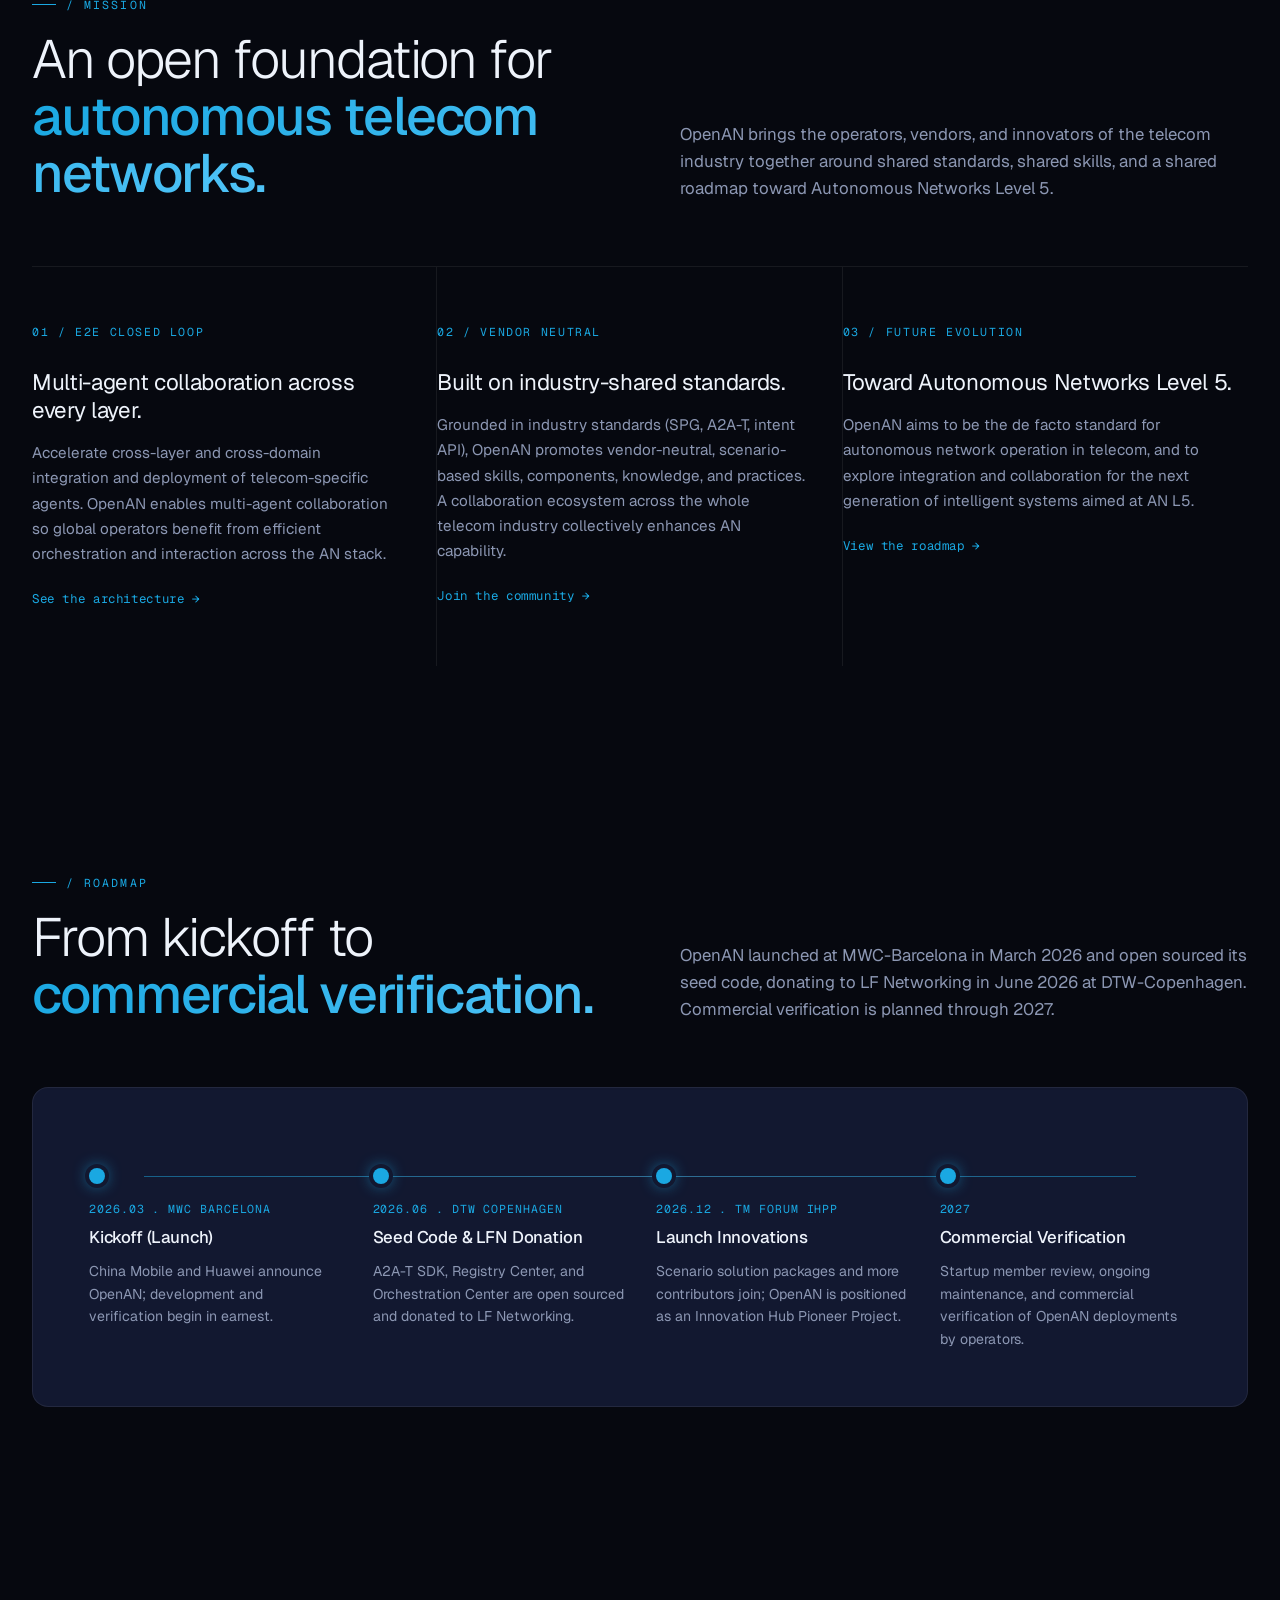
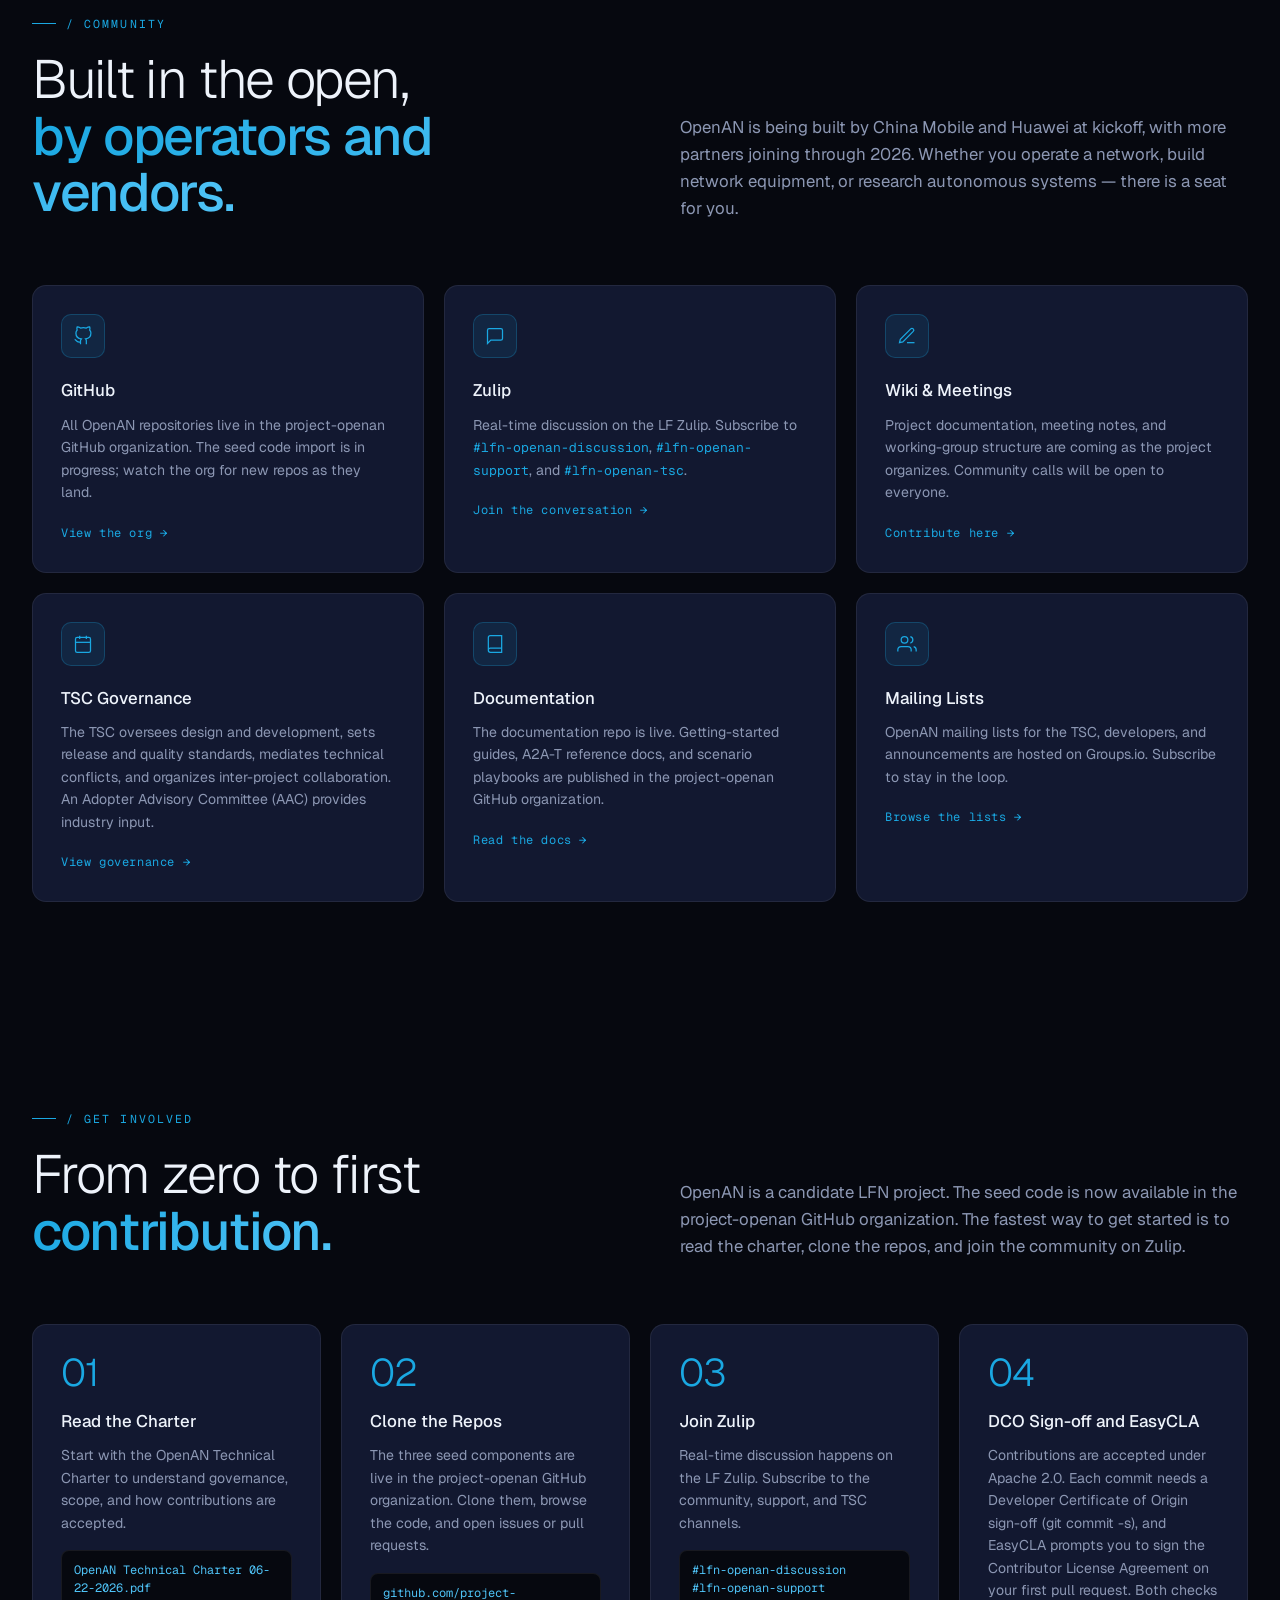
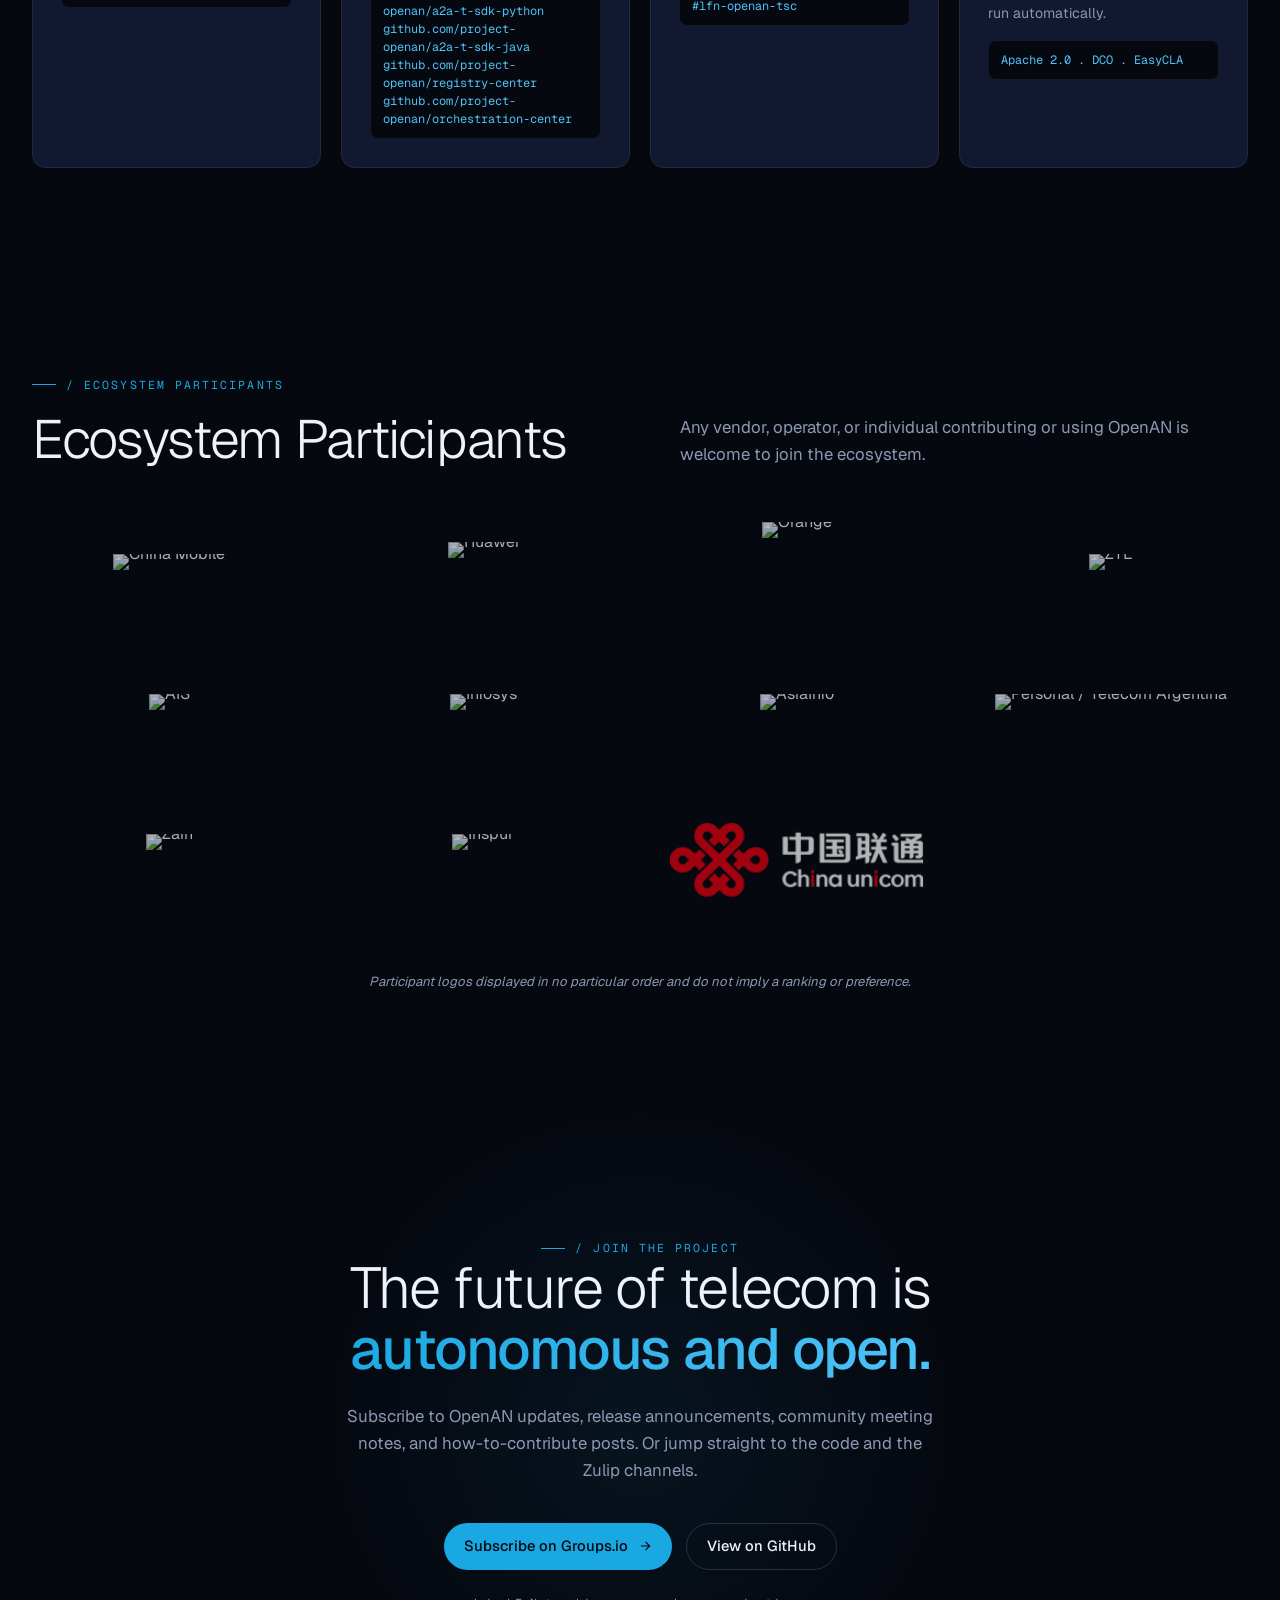
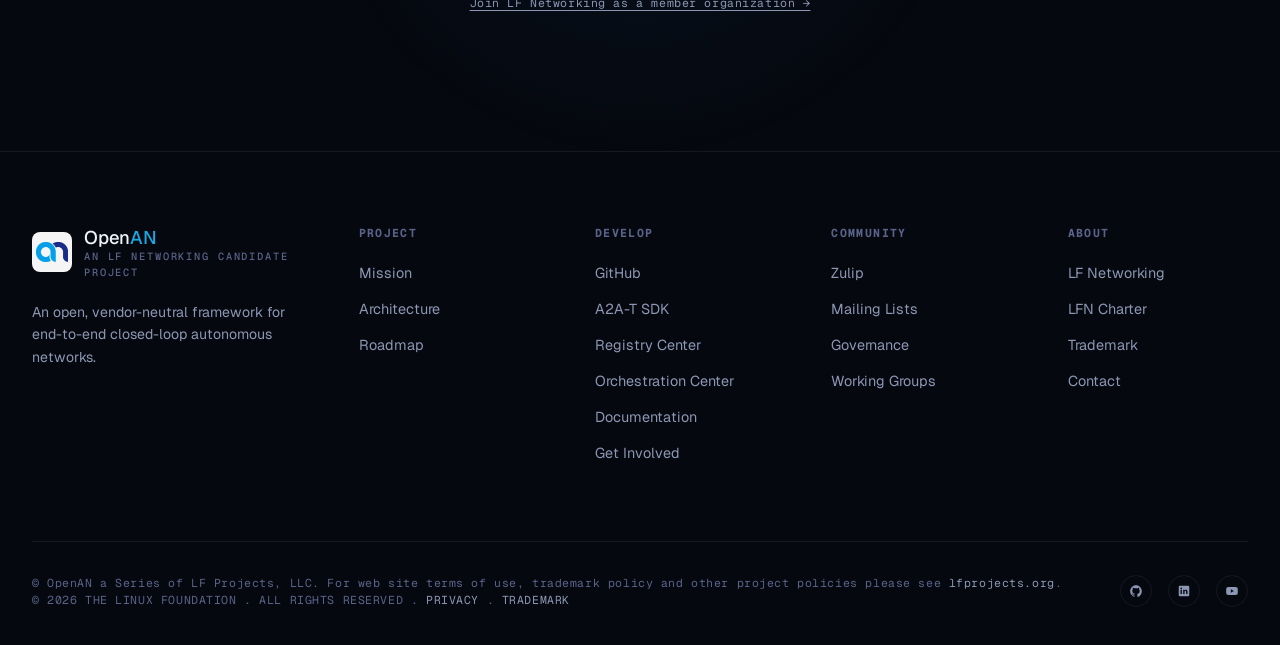
==== commit 30507228: "Remove the gray background of the logo. Signed-off-by: ChuanyuChen <chenchuanyu@huawei.com>" ====
--- a/index.html
+++ b/index.html
@@ -752,11 +752,9 @@
   .partner-logo[alt="Huawei"] {
     height: 80px;
   }
-  /* China Unicom logo on a gray tile so it reads on light backgrounds */
+
   .partner-logo[alt="China Unicom"] {
     height: 100px;
-    background: #ececec;
-    border-radius: 8px;
   }
 
   .partner-note {
